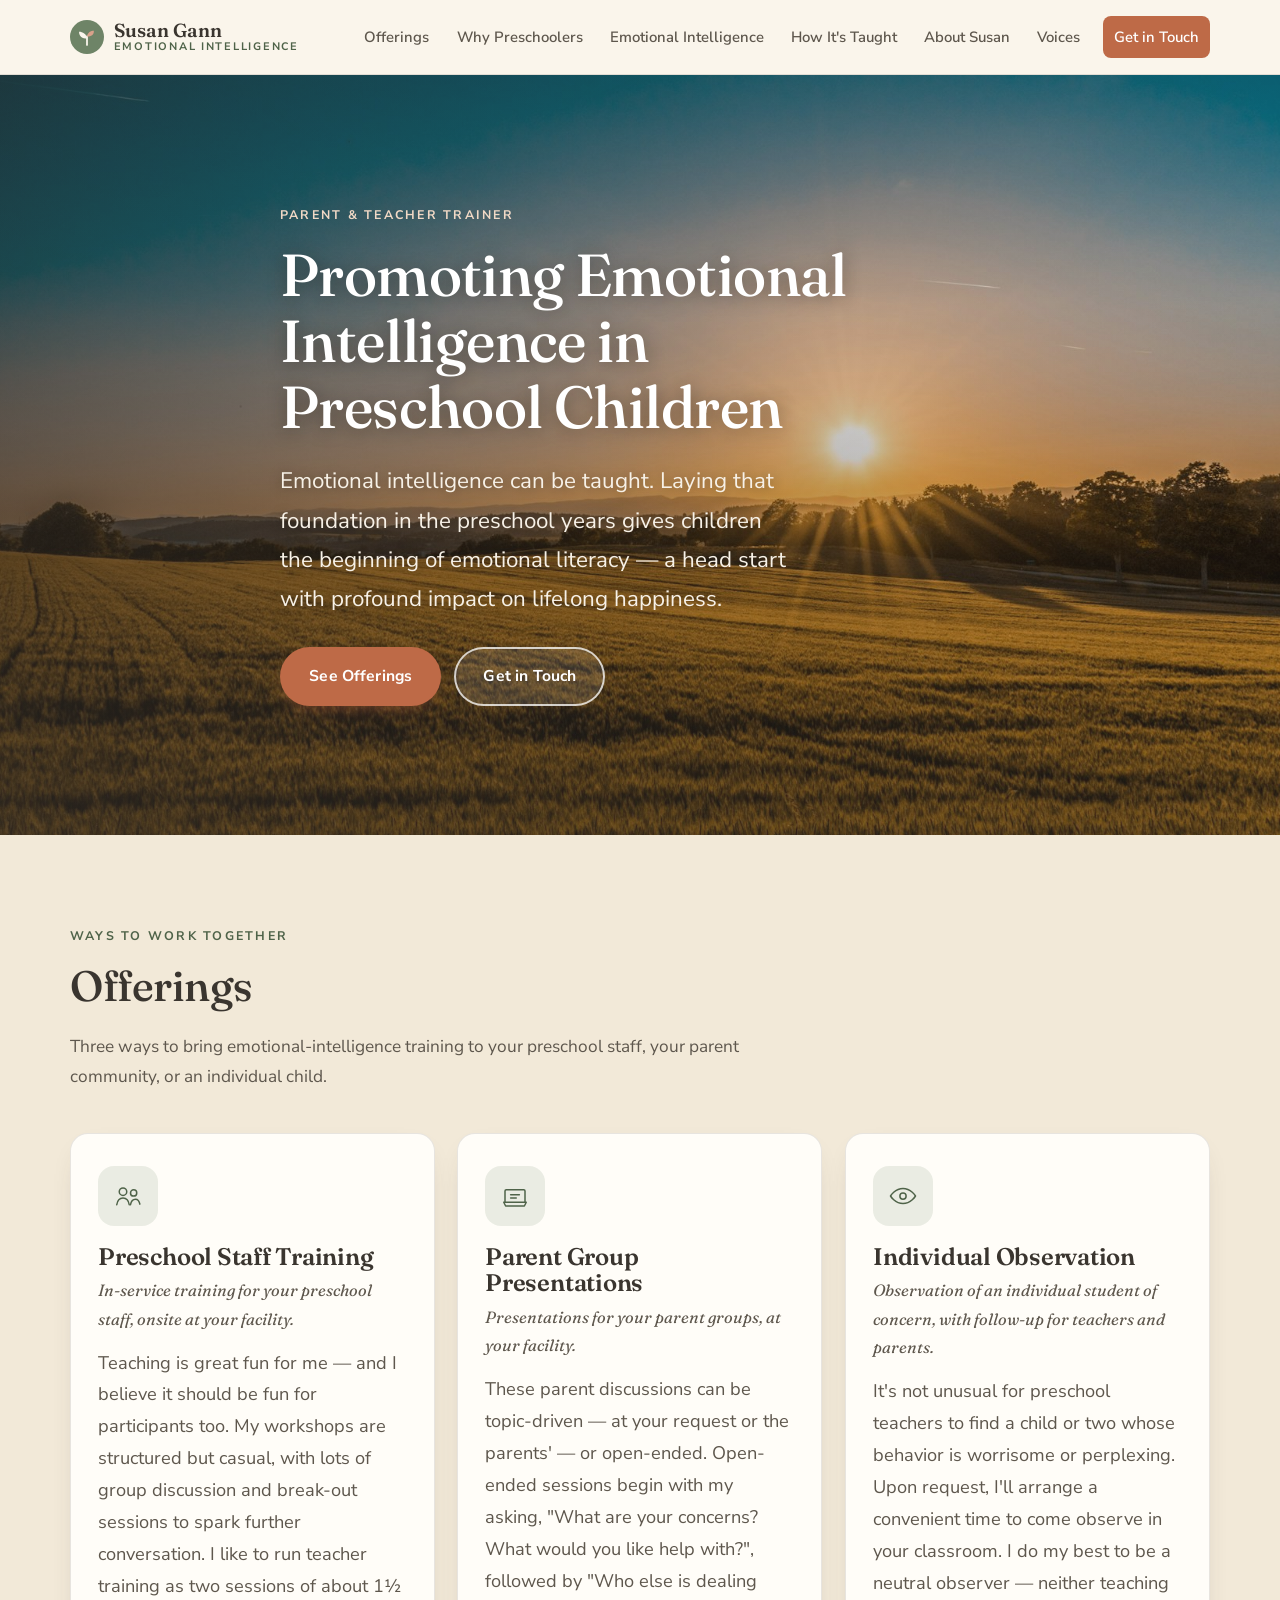
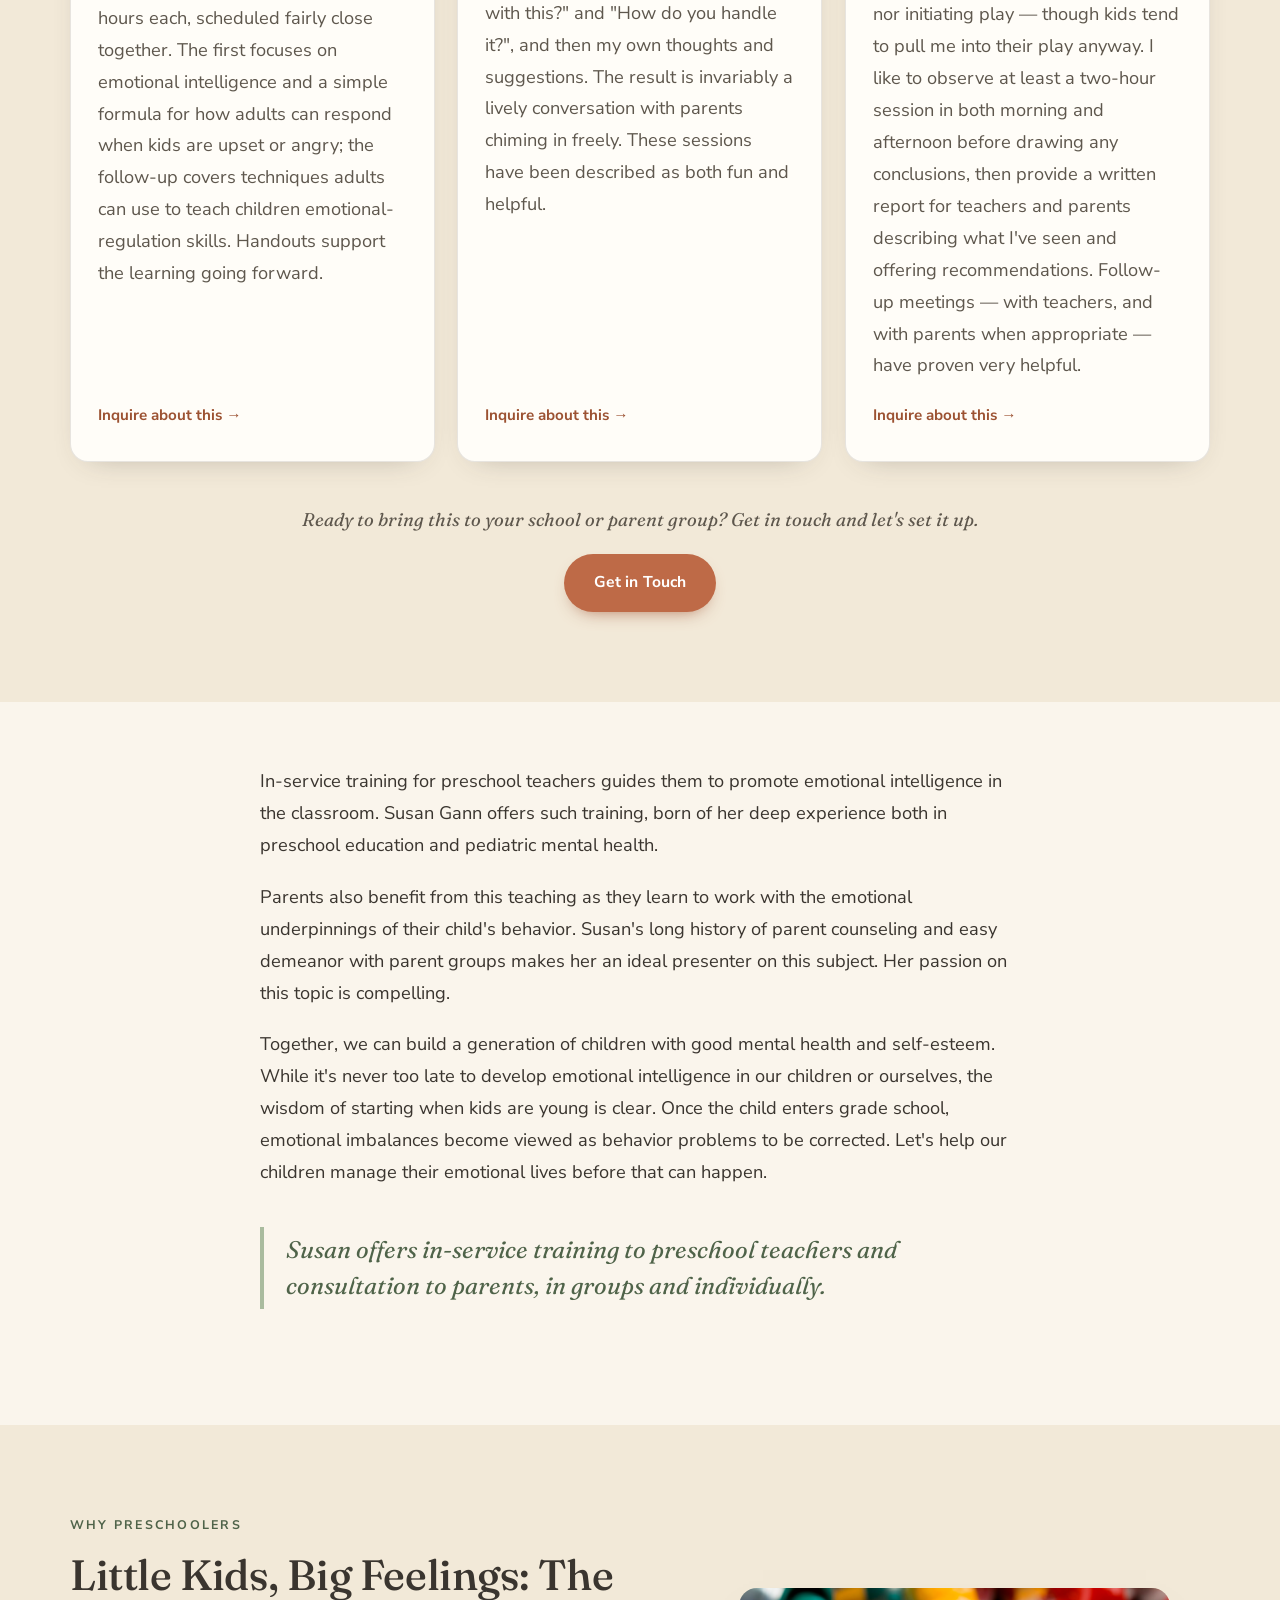
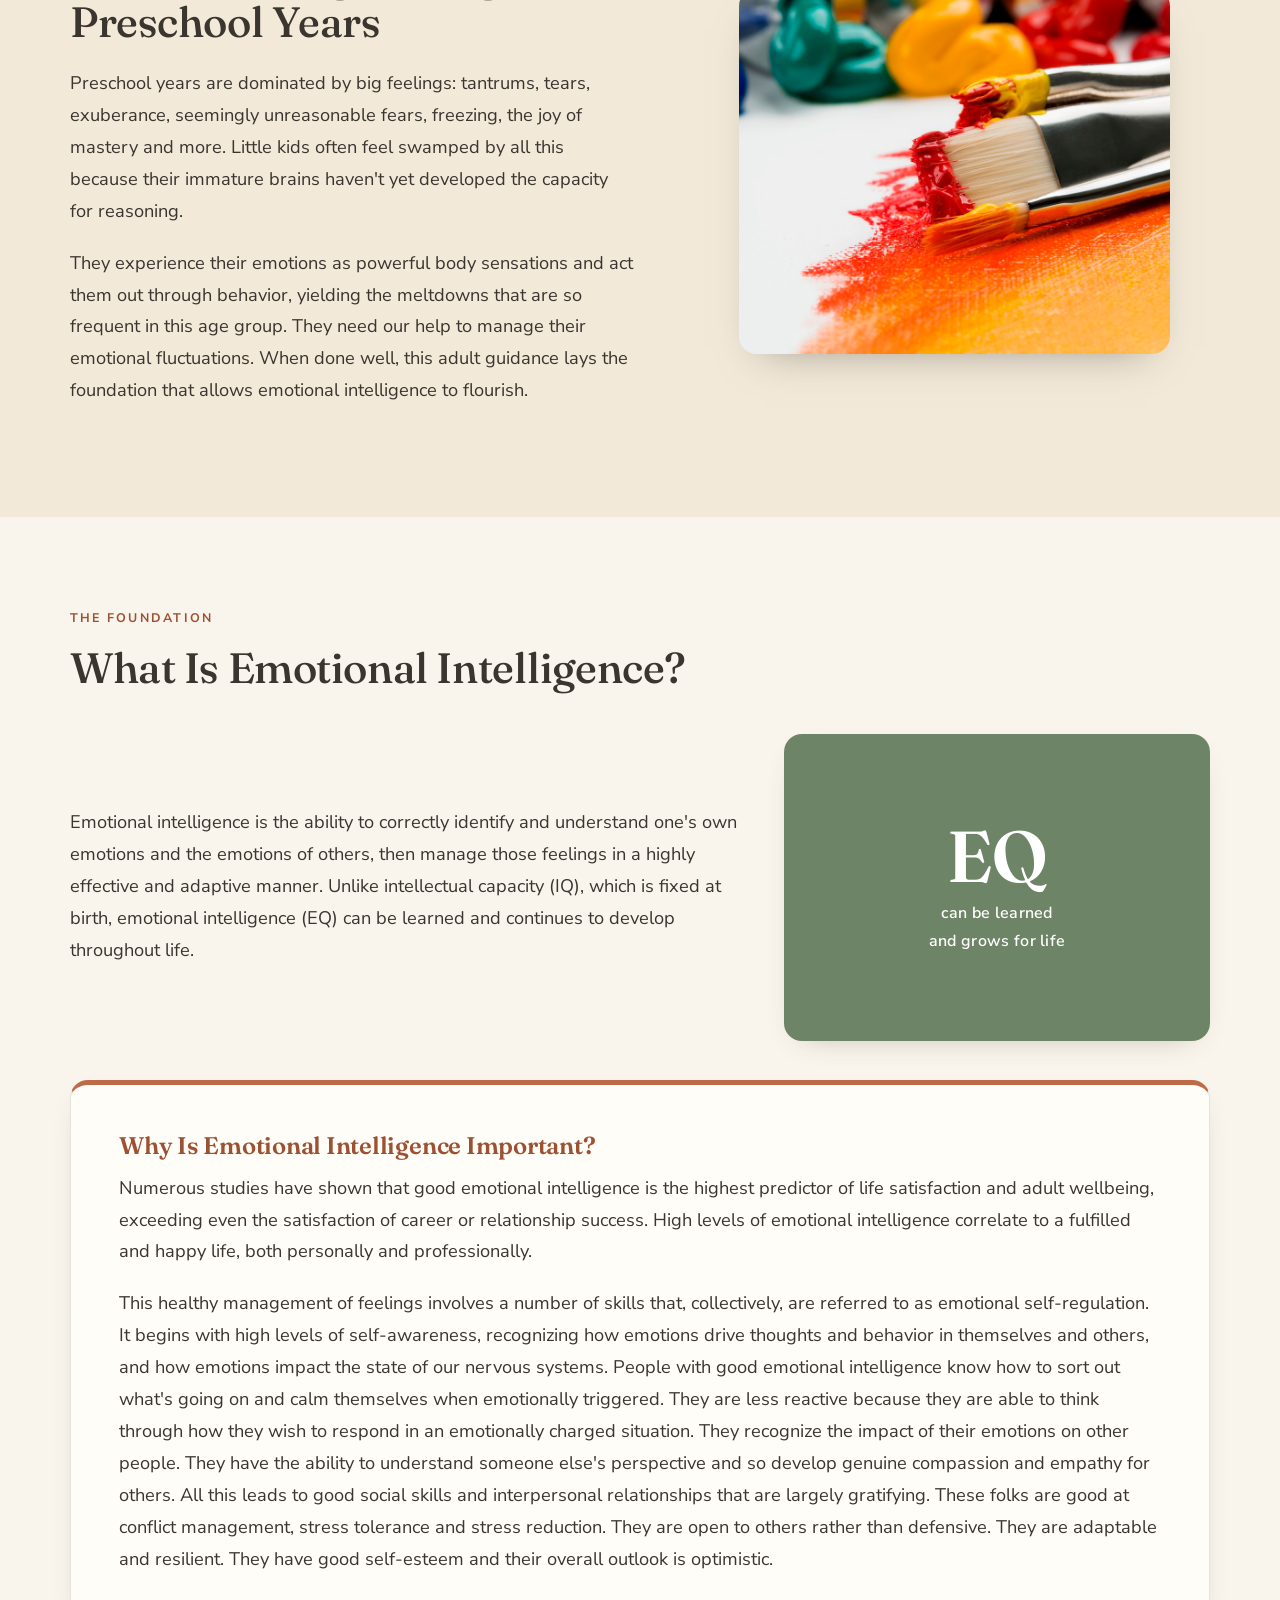
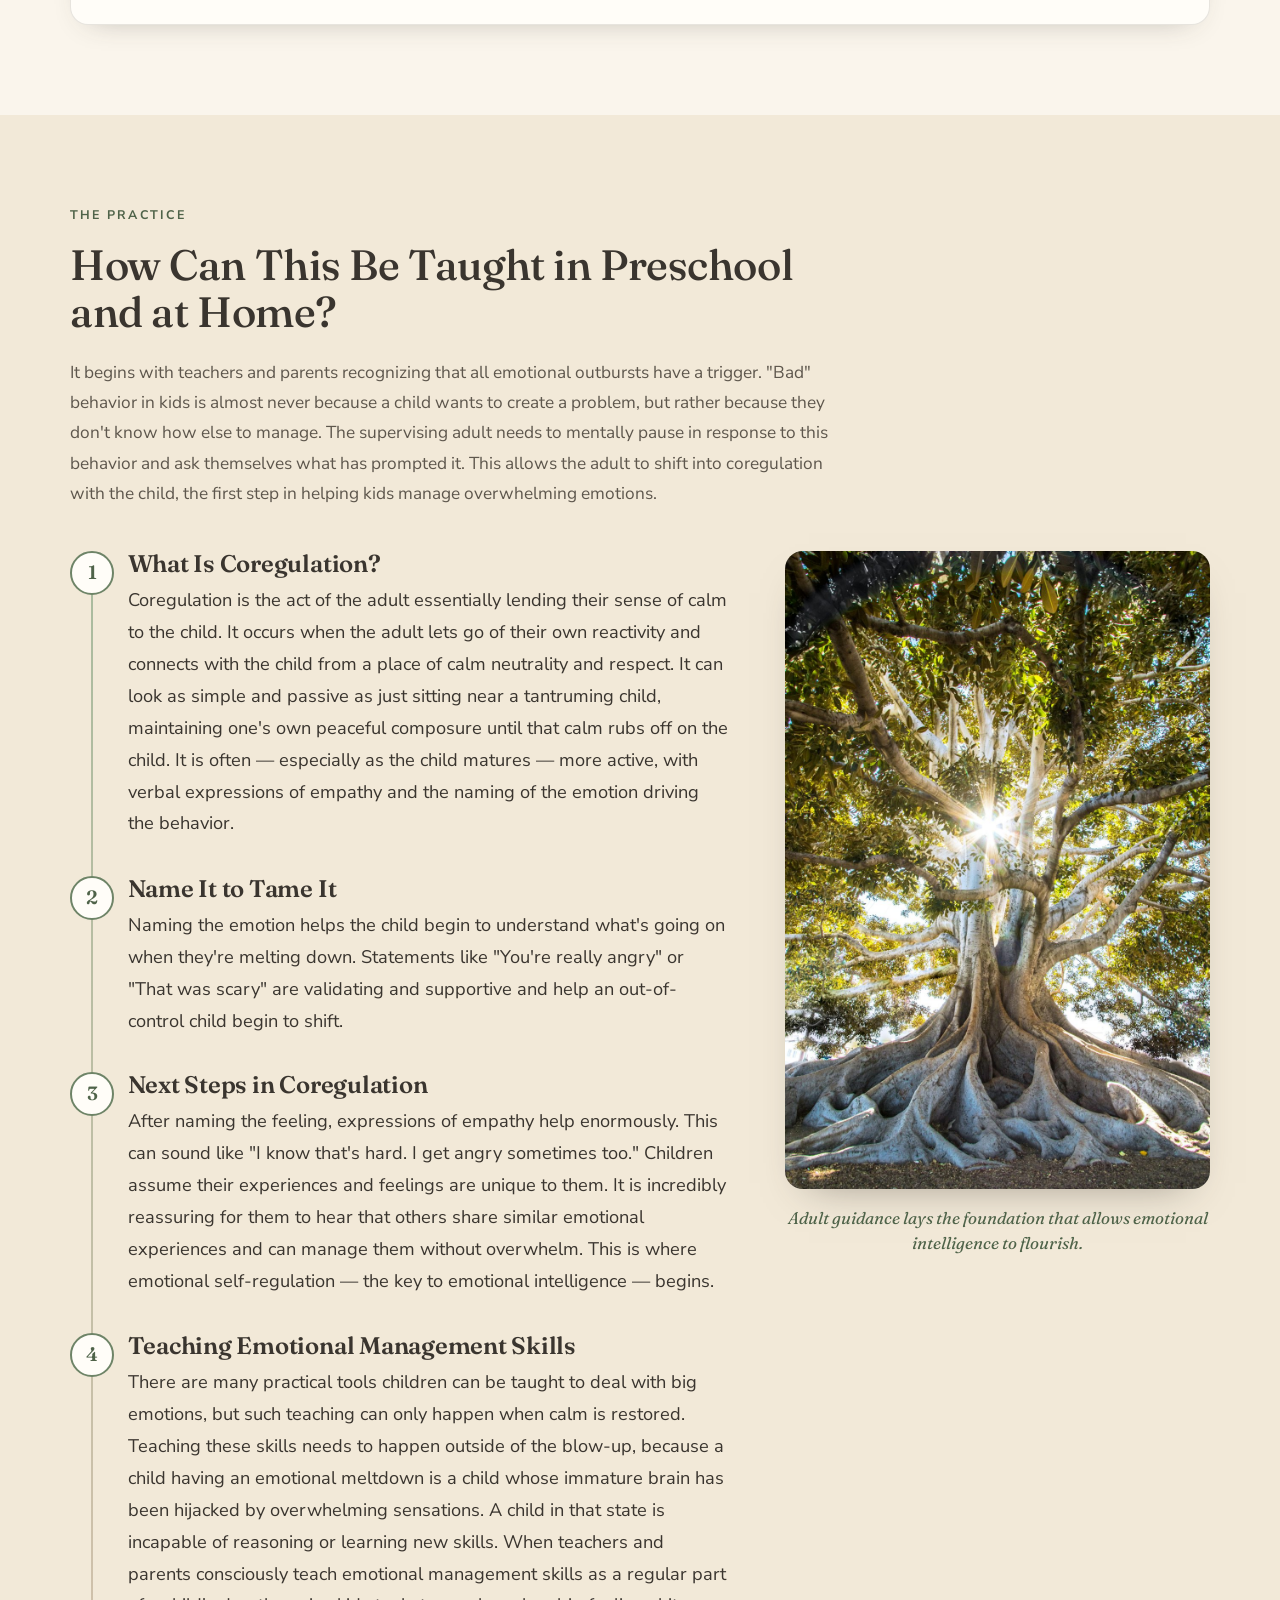
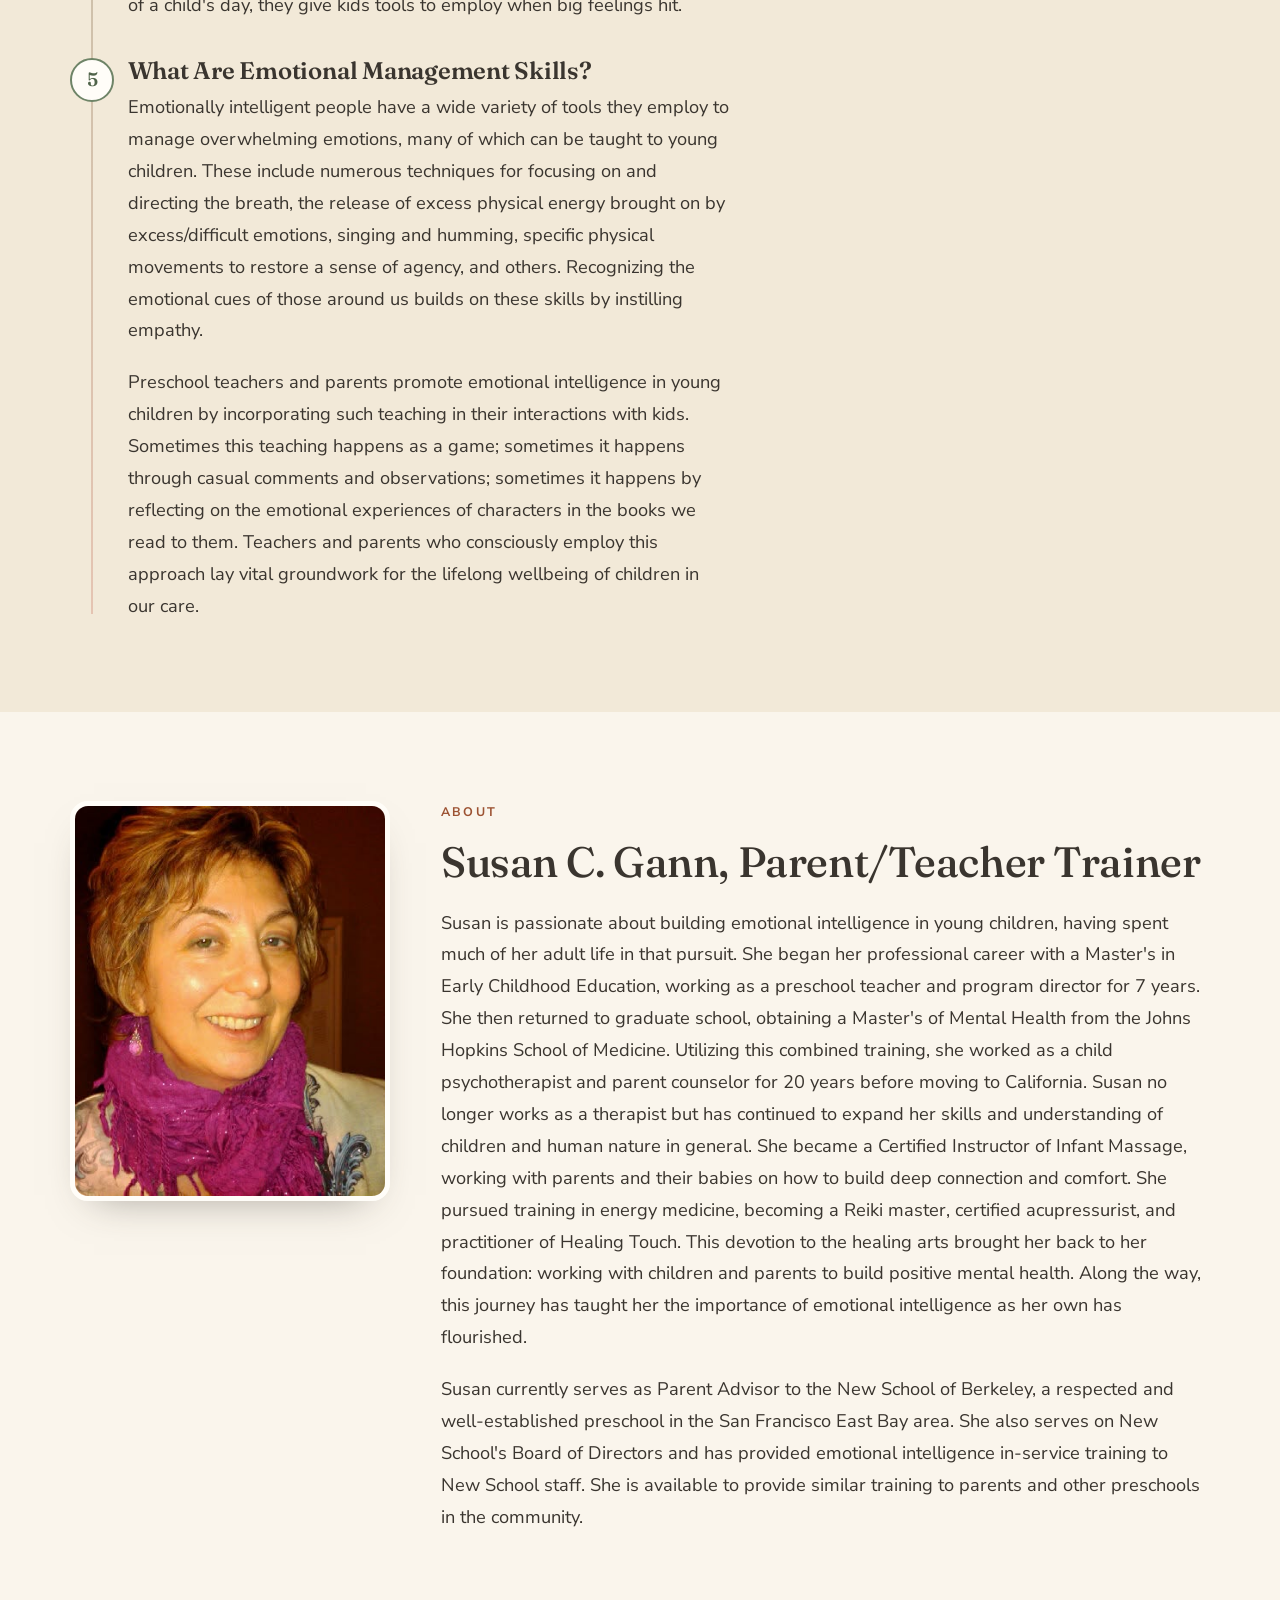
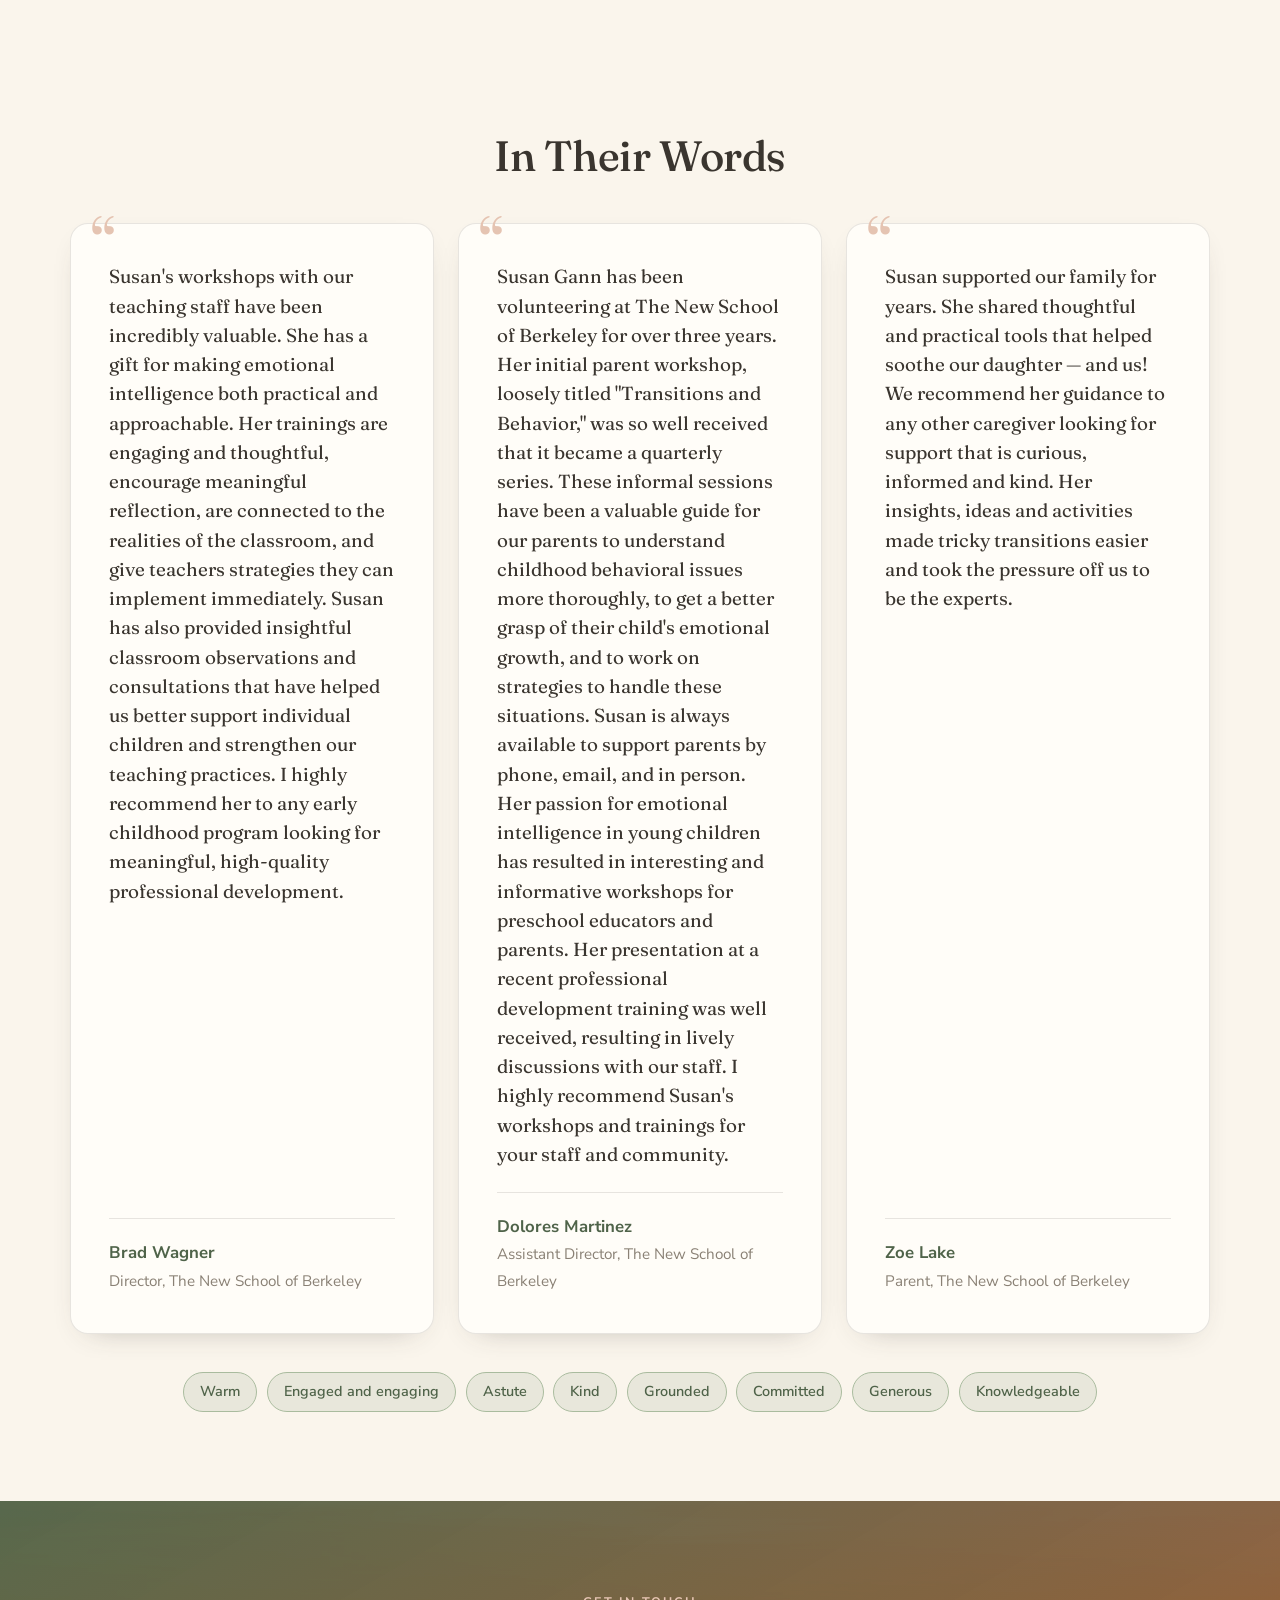
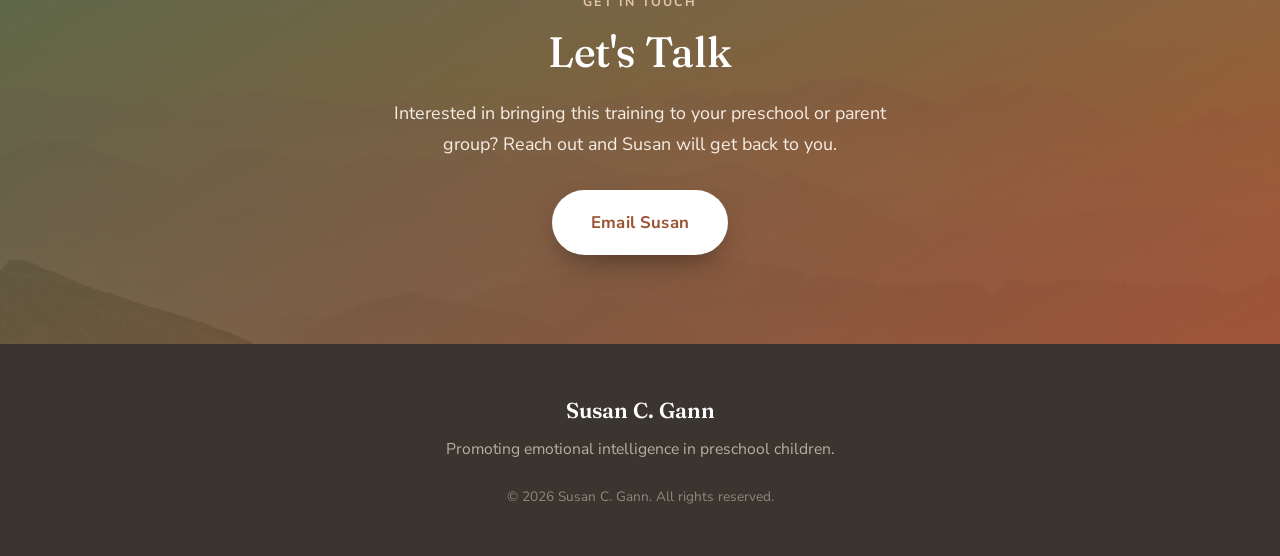
==== index.html @ a611a64d "Apply Susan's feedback: reorder offerings, fix mobile nav, add headshot - Move Offerings section dir" ====
<!doctype html>
<html lang="en">
<head>
  <meta charset="utf-8">
  <!-- Mark that JS is available so reveal-animations only hide content when they can also un-hide it. -->
  <script>document.documentElement.classList.add('js');</script>
  <meta name="viewport" content="width=device-width, initial-scale=1">
  <title>Susan Gann — Promoting Emotional Intelligence in Preschool Children</title>
  <meta name="description" content="In-service training for preschool teachers and consultation for parents on nurturing emotional intelligence in young children. Presented by Susan C. Gann, parent/teacher trainer.">
  <meta name="theme-color" content="#6E8467">

  <!-- Open Graph -->
  <meta property="og:type" content="website">
  <meta property="og:title" content="Promoting Emotional Intelligence in Preschool Children">
  <meta property="og:description" content="In-service training for preschool teachers and consultation for parents, with Susan C. Gann — bridging early-childhood education and pediatric mental health.">
  <meta property="og:image" content="images/hero.jpg">
  <meta name="twitter:card" content="summary_large_image">

  <!-- Favicon -->
  <link rel="icon" type="image/svg+xml" href="images/favicon.svg">

  <!-- Fonts -->
  <link rel="preconnect" href="https://fonts.googleapis.com">
  <link rel="preconnect" href="https://fonts.gstatic.com" crossorigin>
  <link href="https://fonts.googleapis.com/css2?family=Fraunces:ital,opsz,wght@0,9..144,400;0,9..144,500;0,9..144,600;1,9..144,400&family=Nunito+Sans:wght@400;600;700&display=swap" rel="stylesheet">

  <link rel="stylesheet" href="styles.css">
</head>
<body>
  <a class="skip-link" href="#main">Skip to content</a>

  <!-- ===================== NAV ===================== -->
  <header class="site-header" id="top">
    <div class="nav-inner">
      <a class="brand" href="#top" aria-label="Susan Gann — home">
        <span class="brand-mark" aria-hidden="true">
          <svg viewBox="0 0 64 64" width="34" height="34" focusable="false">
            <circle cx="32" cy="32" r="32" fill="#6E8467"/>
            <path d="M32 47V31" fill="none" stroke="#FAF5EC" stroke-width="3.4" stroke-linecap="round"/>
            <path d="M32 35c-1-9-8-13-15-13 0 9 6 13 15 13Z" fill="#FAF5EC"/>
            <path d="M32 31c1-8 7-11 13-11 0 8-5 11-13 11Z" fill="#D9A18A"/>
          </svg>
        </span>
        <span class="brand-text">
          <strong>Susan Gann</strong>
          <em>Emotional Intelligence</em>
        </span>
      </a>

      <button class="nav-toggle" id="navToggle" aria-expanded="false" aria-controls="primaryNav">
        <span class="nav-toggle-bars" aria-hidden="true"><span></span><span></span><span></span></span>
        <span class="sr-only">Menu</span>
      </button>

      <nav class="primary-nav" id="primaryNav" aria-label="Primary">
        <ul>
          <li><a href="#offerings">Offerings</a></li>
          <li><a href="#why">Why Preschoolers</a></li>
          <li><a href="#ei">Emotional Intelligence</a></li>
          <li><a href="#how">How It's Taught</a></li>
          <li><a href="#about">About Susan</a></li>
          <li><a href="#testimonials">Voices</a></li>
          <li><a class="nav-cta" href="#contact">Get in Touch</a></li>
        </ul>
      </nav>
    </div>
  </header>

  <main id="main">

    <!-- ===================== HERO / HOME ===================== -->
    <section class="hero" id="home" aria-labelledby="hero-heading">
      <!-- Real free-license photo: warm golden meadow at sunset (calm, non-identifying) -->
      <div class="hero-media" role="img" aria-label="A golden field of grasses glowing at sunset, hills in the distance"></div>
      <div class="hero-overlay"></div>
      <div class="hero-content reveal">
        <p class="eyebrow">Parent &amp; Teacher Trainer</p>
        <h1 id="hero-heading">Promoting Emotional Intelligence in Preschool&nbsp;Children</h1>
        <p class="hero-lede">Emotional intelligence can be taught. Laying that foundation in the preschool years gives children the beginning of emotional literacy — a head start with profound impact on lifelong happiness.</p>
        <div class="hero-actions">
          <a class="btn btn-primary" href="#offerings">See Offerings</a>
          <a class="btn btn-hero-ghost" href="#contact">Get in Touch</a>
        </div>
      </div>
    </section>

    <!-- ===================== OFFERINGS ===================== -->
    <section class="section section-tint" id="offerings" aria-labelledby="offerings-heading">
      <div class="wrap">
        <div class="section-head reveal">
          <p class="eyebrow eyebrow-sage">Ways to Work Together</p>
          <h2 id="offerings-heading">Offerings</h2>
          <p class="section-head-lede">Three ways to bring emotional-intelligence training to your preschool staff, your parent community, or an individual child.</p>
        </div>
        <div class="cards">
          <article class="card reveal">
            <span class="card-icon" aria-hidden="true">
              <svg viewBox="0 0 48 48" width="30" height="30" fill="none" stroke="currentColor" stroke-width="2.4" stroke-linecap="round" stroke-linejoin="round">
                <circle cx="16" cy="17" r="6"/><circle cx="33" cy="19" r="5"/>
                <path d="M6 38c1-7 5-11 10-11s9 4 10 11"/><path d="M28 38c1-6 4-9 8-9s6 3 7 8"/>
              </svg>
            </span>
            <h3>Preschool Staff Training</h3>
            <p class="card-sub">In-service training for your preschool staff, onsite at your facility.</p>
            <p>Teaching is great fun for me — and I believe it should be fun for participants too. My workshops are structured but casual, with lots of group discussion and break-out sessions to spark further conversation. I like to run teacher training as two sessions of about 1½ hours each, scheduled fairly close together. The first focuses on emotional intelligence and a simple formula for how adults can respond when kids are upset or angry; the follow-up covers techniques adults can use to teach children emotional-regulation skills. Handouts support the learning going forward.</p>
            <a class="card-link" href="#contact">Inquire about this <span aria-hidden="true">&rarr;</span></a>
          </article>
          <article class="card reveal">
            <span class="card-icon" aria-hidden="true">
              <svg viewBox="0 0 48 48" width="30" height="30" fill="none" stroke="currentColor" stroke-width="2.4" stroke-linecap="round" stroke-linejoin="round">
                <path d="M8 34V16a2 2 0 0 1 2-2h28a2 2 0 0 1 2 2v18"/>
                <path d="M6 34h36l-3 6H9l-3-6Z"/><path d="M17 22h14M17 27h9"/>
              </svg>
            </span>
            <h3>Parent Group Presentations</h3>
            <p class="card-sub">Presentations for your parent groups, at your facility.</p>
            <p>These parent discussions can be topic-driven — at your request or the parents' — or open-ended. Open-ended sessions begin with my asking, "What are your concerns? What would you like help with?", followed by "Who else is dealing with this?" and "How do you handle it?", and then my own thoughts and suggestions. The result is invariably a lively conversation with parents chiming in freely. These sessions have been described as both fun and helpful.</p>
            <a class="card-link" href="#contact">Inquire about this <span aria-hidden="true">&rarr;</span></a>
          </article>
          <article class="card reveal">
            <span class="card-icon" aria-hidden="true">
              <svg viewBox="0 0 48 48" width="30" height="30" fill="none" stroke="currentColor" stroke-width="2.4" stroke-linecap="round" stroke-linejoin="round">
                <path d="M4 24s7-12 20-12 20 12 20 12-7 12-20 12S4 24 4 24Z"/><circle cx="24" cy="24" r="5"/>
              </svg>
            </span>
            <h3>Individual Observation</h3>
            <p class="card-sub">Observation of an individual student of concern, with follow-up for teachers and parents.</p>
            <p>It's not unusual for preschool teachers to find a child or two whose behavior is worrisome or perplexing. Upon request, I'll arrange a convenient time to come observe in your classroom. I do my best to be a neutral observer — neither teaching nor initiating play — though kids tend to pull me into their play anyway. I like to observe at least a two-hour session in both morning and afternoon before drawing any conclusions, then provide a written report for teachers and parents describing what I've seen and offering recommendations. Follow-up meetings — with teachers, and with parents when appropriate — have proven very helpful.</p>
            <a class="card-link" href="#contact">Inquire about this <span aria-hidden="true">&rarr;</span></a>
          </article>
        </div>
        <div class="offerings-cta reveal">
          <p>Ready to bring this to your school or parent group? Get in touch and let's set it up.</p>
          <a class="btn btn-primary" href="#contact">Get in Touch</a>
        </div>
      </div>
    </section>

    <!-- Home intro copy -->
    <section class="section intro" aria-label="Introduction">
      <div class="wrap narrow">
        <div class="prose reveal">
          <p>In-service training for preschool teachers guides them to promote emotional intelligence in the classroom. Susan Gann offers such training, born of her deep experience both in preschool education and pediatric mental health.</p>
          <p>Parents also benefit from this teaching as they learn to work with the emotional underpinnings of their child's behavior. Susan's long history of parent counseling and easy demeanor with parent groups makes her an ideal presenter on this subject. Her passion on this topic is compelling.</p>
          <p>Together, we can build a generation of children with good mental health and self-esteem. While it's never too late to develop emotional intelligence in our children or ourselves, the wisdom of starting when kids are young is clear. Once the child enters grade school, emotional imbalances become viewed as behavior problems to be corrected. Let's help our children manage their emotional lives before that can happen.</p>
        </div>
        <p class="strapline reveal">Susan offers in-service training to preschool teachers and consultation to parents, in groups and individually.</p>
      </div>
    </section>

    <!-- ===================== WHY PRESCHOOLERS ===================== -->
    <section class="section section-tint" id="why" aria-labelledby="why-heading">
      <div class="wrap split">
        <div class="split-text reveal">
          <p class="eyebrow eyebrow-sage">Why Preschoolers</p>
          <h2 id="why-heading">Little Kids, Big Feelings: The Preschool Years</h2>
          <p>Preschool years are dominated by big feelings: tantrums, tears, exuberance, seemingly unreasonable fears, freezing, the joy of mastery and more. Little kids often feel swamped by all this because their immature brains haven't yet developed the capacity for reasoning.</p>
          <p>They experience their emotions as powerful body sensations and act them out through behavior, yielding the meltdowns that are so frequent in this age group. They need our help to manage their emotional fluctuations. When done well, this adult guidance lays the foundation that allows emotional intelligence to flourish.</p>
        </div>
        <figure class="split-media reveal">
          <!-- Real free-license photo: paintbrushes and vivid paint — the big, expressive feelings of early childhood -->
          <img src="images/feelings.jpg" width="1200" height="800" loading="lazy" decoding="async"
               alt="Paintbrushes loaded with bright red, orange and yellow paint sweeping across a page, evoking the vivid, expressive feelings of young children.">
        </figure>
      </div>
    </section>

    <!-- ===================== WHAT IS EI ===================== -->
    <section class="section" id="ei" aria-labelledby="ei-heading">
      <div class="wrap">
        <div class="section-head reveal">
          <p class="eyebrow eyebrow-clay">The Foundation</p>
          <h2 id="ei-heading">What Is Emotional Intelligence?</h2>
        </div>
        <div class="ei-grid">
          <div class="prose reveal">
            <p>Emotional intelligence is the ability to correctly identify and understand one's own emotions and the emotions of others, then manage those feelings in a highly effective and adaptive manner. Unlike intellectual capacity (IQ), which is fixed at birth, emotional intelligence (EQ) can be learned and continues to develop throughout life.</p>
          </div>
          <aside class="pull-stat reveal" aria-hidden="true">
            <span class="pull-stat-big">EQ</span>
            <span class="pull-stat-small">can be learned<br>and grows for life</span>
          </aside>
        </div>

        <div class="callout-card reveal">
          <h3>Why Is Emotional Intelligence Important?</h3>
          <p>Numerous studies have shown that good emotional intelligence is the highest predictor of life satisfaction and adult wellbeing, exceeding even the satisfaction of career or relationship success. High levels of emotional intelligence correlate to a fulfilled and happy life, both personally and professionally.</p>
          <p>This healthy management of feelings involves a number of skills that, collectively, are referred to as emotional self-regulation. It begins with high levels of self-awareness, recognizing how emotions drive thoughts and behavior in themselves and others, and how emotions impact the state of our nervous systems. People with good emotional intelligence know how to sort out what's going on and calm themselves when emotionally triggered. They are less reactive because they are able to think through how they wish to respond in an emotionally charged situation. They recognize the impact of their emotions on other people. They have the ability to understand someone else's perspective and so develop genuine compassion and empathy for others. All this leads to good social skills and interpersonal relationships that are largely gratifying. These folks are good at conflict management, stress tolerance and stress reduction. They are open to others rather than defensive. They are adaptable and resilient. They have good self-esteem and their overall outlook is optimistic.</p>
        </div>
      </div>
    </section>

    <!-- ===================== HOW IT'S TAUGHT ===================== -->
    <section class="section section-tint" id="how" aria-labelledby="how-heading">
      <div class="wrap">
        <div class="section-head reveal">
          <p class="eyebrow eyebrow-sage">The Practice</p>
          <h2 id="how-heading">How Can This Be Taught in Preschool and at Home?</h2>
          <p class="section-head-lede">It begins with teachers and parents recognizing that all emotional outbursts have a trigger. "Bad" behavior in kids is almost never because a child wants to create a problem, but rather because they don't know how else to manage. The supervising adult needs to mentally pause in response to this behavior and ask themselves what has prompted it. This allows the adult to shift into coregulation with the child, the first step in helping kids manage overwhelming emotions.</p>
        </div>

        <div class="how-layout">
          <ol class="timeline">
            <li class="timeline-step reveal">
              <span class="timeline-num">1</span>
              <div class="timeline-body">
                <h3>What Is Coregulation?</h3>
                <p>Coregulation is the act of the adult essentially lending their sense of calm to the child. It occurs when the adult lets go of their own reactivity and connects with the child from a place of calm neutrality and respect. It can look as simple and passive as just sitting near a tantruming child, maintaining one's own peaceful composure until that calm rubs off on the child. It is often — especially as the child matures — more active, with verbal expressions of empathy and the naming of the emotion driving the behavior.</p>
              </div>
            </li>
            <li class="timeline-step reveal">
              <span class="timeline-num">2</span>
              <div class="timeline-body">
                <h3>Name It to Tame It</h3>
                <p>Naming the emotion helps the child begin to understand what's going on when they're melting down. Statements like "You're really angry" or "That was scary" are validating and supportive and help an out-of-control child begin to shift.</p>
              </div>
            </li>
            <li class="timeline-step reveal">
              <span class="timeline-num">3</span>
              <div class="timeline-body">
                <h3>Next Steps in Coregulation</h3>
                <p>After naming the feeling, expressions of empathy help enormously. This can sound like "I know that's hard. I get angry sometimes too." Children assume their experiences and feelings are unique to them. It is incredibly reassuring for them to hear that others share similar emotional experiences and can manage them without overwhelm. This is where emotional self-regulation — the key to emotional intelligence — begins.</p>
              </div>
            </li>
            <li class="timeline-step reveal">
              <span class="timeline-num">4</span>
              <div class="timeline-body">
                <h3>Teaching Emotional Management Skills</h3>
                <p>There are many practical tools children can be taught to deal with big emotions, but such teaching can only happen when calm is restored. Teaching these skills needs to happen outside of the blow-up, because a child having an emotional meltdown is a child whose immature brain has been hijacked by overwhelming sensations. A child in that state is incapable of reasoning or learning new skills. When teachers and parents consciously teach emotional management skills as a regular part of a child's day, they give kids tools to employ when big feelings hit.</p>
              </div>
            </li>
            <li class="timeline-step reveal">
              <span class="timeline-num">5</span>
              <div class="timeline-body">
                <h3>What Are Emotional Management Skills?</h3>
                <p>Emotionally intelligent people have a wide variety of tools they employ to manage overwhelming emotions, many of which can be taught to young children. These include numerous techniques for focusing on and directing the breath, the release of excess physical energy brought on by excess/difficult emotions, singing and humming, specific physical movements to restore a sense of agency, and others. Recognizing the emotional cues of those around us builds on these skills by instilling empathy.</p>
                <p>Preschool teachers and parents promote emotional intelligence in young children by incorporating such teaching in their interactions with kids. Sometimes this teaching happens as a game; sometimes it happens through casual comments and observations; sometimes it happens by reflecting on the emotional experiences of characters in the books we read to them. Teachers and parents who consciously employ this approach lay vital groundwork for the lifelong wellbeing of children in our care.</p>
              </div>
            </li>
          </ol>

          <aside class="how-aside reveal">
            <figure>
              <!-- Real free-license photo: sunlight through a great tree with deep roots — the foundation that lets emotional intelligence flourish -->
              <img src="images/tree.jpg" width="1000" height="1500" loading="lazy" decoding="async"
                   alt="Sunlight streaming through the canopy of a large tree with broad, spreading roots — a symbol of the foundation that lets emotional intelligence take root and flourish.">
              <figcaption>Adult guidance lays the foundation that allows emotional intelligence to flourish.</figcaption>
            </figure>
          </aside>
        </div>
      </div>
    </section>

    <!-- ===================== ABOUT SUSAN ===================== -->
    <section class="section" id="about" aria-labelledby="about-heading">
      <div class="wrap about-grid">
        <div class="about-media reveal">
          <img class="portrait" src="images/susan-headshot.jpg" width="604" height="453" loading="lazy" decoding="async"
               alt="Susan Gann, parent and teacher trainer">
        </div>
        <div class="about-text reveal">
          <p class="eyebrow eyebrow-clay">About</p>
          <h2 id="about-heading">Susan C. Gann, Parent/Teacher Trainer</h2>
          <p>Susan is passionate about building emotional intelligence in young children, having spent much of her adult life in that pursuit. She began her professional career with a Master's in Early Childhood Education, working as a preschool teacher and program director for 7 years. She then returned to graduate school, obtaining a Master's of Mental Health from the Johns Hopkins School of Medicine. Utilizing this combined training, she worked as a child psychotherapist and parent counselor for 20 years before moving to California. Susan no longer works as a therapist but has continued to expand her skills and understanding of children and human nature in general. She became a Certified Instructor of Infant Massage, working with parents and their babies on how to build deep connection and comfort. She pursued training in energy medicine, becoming a Reiki master, certified acupressurist, and practitioner of Healing Touch. This devotion to the healing arts brought her back to her foundation: working with children and parents to build positive mental health. Along the way, this journey has taught her the importance of emotional intelligence as her own has flourished.</p>
          <p>Susan currently serves as Parent Advisor to the New School of Berkeley, a respected and well-established preschool in the San Francisco East Bay area. She also serves on New School's Board of Directors and has provided emotional intelligence in-service training to New School staff. She is available to provide similar training to parents and other preschools in the community.</p>
        </div>
      </div>
    </section>

    <!-- ===================== TESTIMONIALS ===================== -->
    <section class="section" id="testimonials" aria-labelledby="testimonials-heading">
      <div class="wrap">
        <h2 id="testimonials-heading" class="visually-centered reveal">In Their Words</h2>
        <div class="quotes-grid">
          <figure class="quote reveal">
            <span class="quote-mark" aria-hidden="true">&ldquo;</span>
            <blockquote>
              <p>Susan's workshops with our teaching staff have been incredibly valuable. She has a gift for making emotional intelligence both practical and approachable. Her trainings are engaging and thoughtful, encourage meaningful reflection, are connected to the realities of the classroom, and give teachers strategies they can implement immediately. Susan has also provided insightful classroom observations and consultations that have helped us better support individual children and strengthen our teaching practices. I highly recommend her to any early childhood program looking for meaningful, high-quality professional development.</p>
            </blockquote>
            <figcaption>
              <span class="quote-name">Brad Wagner</span>
              <span class="quote-role">Director, The New School of Berkeley</span>
            </figcaption>
          </figure>
          <figure class="quote reveal">
            <span class="quote-mark" aria-hidden="true">&ldquo;</span>
            <blockquote>
              <p>Susan Gann has been volunteering at The New School of Berkeley for over three years. Her initial parent workshop, loosely titled "Transitions and Behavior," was so well received that it became a quarterly series. These informal sessions have been a valuable guide for our parents to understand childhood behavioral issues more thoroughly, to get a better grasp of their child's emotional growth, and to work on strategies to handle these situations. Susan is always available to support parents by phone, email, and in person. Her passion for emotional intelligence in young children has resulted in interesting and informative workshops for preschool educators and parents. Her presentation at a recent professional development training was well received, resulting in lively discussions with our staff. I highly recommend Susan's workshops and trainings for your staff and community.</p>
            </blockquote>
            <figcaption>
              <span class="quote-name">Dolores Martinez</span>
              <span class="quote-role">Assistant Director, The New School of Berkeley</span>
            </figcaption>
          </figure>
          <figure class="quote reveal">
            <span class="quote-mark" aria-hidden="true">&ldquo;</span>
            <blockquote>
              <p>Susan supported our family for years. She shared thoughtful and practical tools that helped soothe our daughter — and us! We recommend her guidance to any other caregiver looking for support that is curious, informed and kind. Her insights, ideas and activities made tricky transitions easier and took the pressure off us to be the experts.</p>
            </blockquote>
            <figcaption>
              <span class="quote-name">Zoe Lake</span>
              <span class="quote-role">Parent, The New School of Berkeley</span>
            </figcaption>
          </figure>
        </div>
        <ul class="descriptors reveal" aria-label="Words people use to describe Susan">
          <li>Warm</li>
          <li>Engaged and engaging</li>
          <li>Astute</li>
          <li>Kind</li>
          <li>Grounded</li>
          <li>Committed</li>
          <li>Generous</li>
          <li>Knowledgeable</li>
        </ul>
      </div>
    </section>

    <!-- ===================== CONTACT ===================== -->
    <section class="section contact" id="contact" aria-labelledby="contact-heading">
      <!-- decorative warm band -->
      <div class="contact-inner wrap narrow reveal">
        <p class="eyebrow eyebrow-oncolor">Get in Touch</p>
        <h2 id="contact-heading">Let's Talk</h2>
        <p class="contact-lede">Interested in bringing this training to your preschool or parent group? Reach out and Susan will get back to you.</p>
        <!-- Email address is assembled at runtime in script.js — no plain-text address in this source. -->
        <a class="btn btn-primary btn-lg" id="emailBtn" href="#" data-subject="Website Inquiry">Email Susan</a>
        <p class="contact-fallback" id="emailFallback" hidden>Having trouble? Please enable JavaScript to reveal Susan's email address.</p>
      </div>
    </section>

  </main>

  <!-- ===================== FOOTER ===================== -->
  <footer class="site-footer">
    <div class="wrap footer-inner">
      <p class="footer-brand">Susan C. Gann</p>
      <p class="footer-tag">Promoting emotional intelligence in preschool children.</p>
      <p class="footer-copy">&copy; <span id="year">2026</span> Susan C. Gann. All rights reserved.</p>
    </div>
  </footer>

  <script src="script.js"></script>
</body>
</html>
---- styles.css ----
/* =========================================================
   Susan Gann — Emotional Intelligence
   Warm, earthy, calm. Vanilla CSS. Mobile-first.
   ========================================================= */

:root {
  /* Palette */
  --cream:       #FAF5EC;
  --cream-deep:  #F2E9D8;
  --card:        #FFFDF8;
  --sage:        #6E8467;
  --sage-dark:   #4F6349;
  --sage-light:  #A9BB9E;
  --clay:        #BE6A47;
  --clay-dark:   #9C5232;
  --clay-soft:   #E5C4B2;
  --ink:         #3A352F;
  --ink-soft:    #5E574D;
  --ink-faint:   #8A8175;
  --line:        rgba(58, 53, 47, .12);
  --line-strong: rgba(58, 53, 47, .2);

  /* Type */
  --serif: "Fraunces", Georgia, "Times New Roman", serif;
  --sans:  "Nunito Sans", -apple-system, BlinkMacSystemFont, "Segoe UI", Roboto, sans-serif;

  /* Layout */
  --wrap: 1140px;
  --wrap-narrow: 760px;
  --radius: 18px;
  --radius-sm: 12px;
  --shadow: 0 18px 40px -24px rgba(58, 53, 47, .5);
  --shadow-soft: 0 10px 30px -20px rgba(58, 53, 47, .45);
  --header-h: 74px;

  --ease: cubic-bezier(.22, .61, .36, 1);
}

/* ---------- Reset-ish ---------- */
*, *::before, *::after { box-sizing: border-box; }
html { scroll-behavior: smooth; -webkit-text-size-adjust: 100%; }
body {
  margin: 0;
  font-family: var(--sans);
  font-size: clamp(1.02rem, 0.98rem + 0.2vw, 1.15rem);
  line-height: 1.75;
  color: var(--ink);
  background: var(--cream);
  -webkit-font-smoothing: antialiased;
  text-rendering: optimizeLegibility;
  overflow-x: hidden;
}
img { max-width: 100%; height: auto; display: block; }

h1, h2, h3 {
  font-family: var(--serif);
  font-weight: 500;
  line-height: 1.12;
  color: var(--ink);
  letter-spacing: -0.01em;
  margin: 0 0 .5em;
}
h1 { font-size: clamp(2.1rem, 1.5rem + 3.1vw, 3.7rem); font-weight: 500; }
h2 { font-size: clamp(1.7rem, 1.3rem + 1.9vw, 2.65rem); }
h3 { font-size: clamp(1.22rem, 1.1rem + 0.6vw, 1.5rem); font-weight: 600; }
p  { margin: 0 0 1.1em; }
a  { color: var(--clay-dark); }

/* ---------- Utilities ---------- */
.wrap { width: min(100% - 2.5rem, var(--wrap)); margin-inline: auto; }
.narrow { max-width: var(--wrap-narrow); }
.sr-only, .visually-centered .sr-only { position: absolute; width: 1px; height: 1px; padding: 0; margin: -1px; overflow: hidden; clip: rect(0 0 0 0); white-space: nowrap; border: 0; }

.skip-link {
  position: absolute; left: 12px; top: -60px; z-index: 200;
  background: var(--sage-dark); color: #fff; padding: .6rem 1rem;
  border-radius: 0 0 8px 8px; text-decoration: none; transition: top .2s var(--ease);
}
.skip-link:focus { top: 0; }

.eyebrow {
  font-family: var(--sans);
  text-transform: uppercase;
  letter-spacing: .18em;
  font-size: .78rem;
  font-weight: 700;
  color: var(--clay-dark);
  margin: 0 0 1rem;
}
.eyebrow-sage { color: var(--sage-dark); }
.eyebrow-clay { color: var(--clay-dark); }
.eyebrow-oncolor { color: var(--clay-soft); }

/* ---------- Buttons ---------- */
.btn {
  --btn-bg: var(--sage-dark);
  --btn-fg: #fff;
  display: inline-block;
  font-family: var(--sans);
  font-weight: 700;
  font-size: .98rem;
  letter-spacing: .01em;
  padding: .85rem 1.7rem;
  border-radius: 100px;
  text-decoration: none;
  cursor: pointer;
  border: 2px solid transparent;
  background: var(--btn-bg);
  color: var(--btn-fg);
  transition: transform .25s var(--ease), box-shadow .25s var(--ease), background .25s var(--ease);
  box-shadow: 0 8px 18px -10px rgba(79, 99, 73, .8);
}
.btn:hover, .btn:focus-visible { transform: translateY(-2px); box-shadow: 0 14px 26px -12px rgba(79, 99, 73, .9); }
.btn-primary { --btn-bg: var(--clay); box-shadow: 0 8px 18px -10px rgba(158, 82, 50, .85); }
.btn-primary:hover, .btn-primary:focus-visible { --btn-bg: var(--clay-dark); box-shadow: 0 14px 28px -12px rgba(158, 82, 50, .95); }
.btn-lg { padding: 1rem 2.3rem; font-size: 1.05rem; }
.btn-outline {
  background: transparent; color: var(--sage-dark);
  border-color: var(--sage); box-shadow: none;
}
.btn-outline:hover, .btn-outline:focus-visible { background: var(--sage); color: #fff; box-shadow: var(--shadow-soft); }

:focus-visible { outline: 3px solid var(--clay); outline-offset: 3px; border-radius: 4px; }

/* =========================================================
   HEADER / NAV
   ========================================================= */
.site-header {
  position: sticky; top: 0; z-index: 100;
  background: rgba(250, 245, 236, .85);
  backdrop-filter: saturate(140%) blur(10px);
  -webkit-backdrop-filter: saturate(140%) blur(10px);
  border-bottom: 1px solid var(--line);
}
.nav-inner {
  width: min(100% - 2.5rem, var(--wrap));
  margin-inline: auto;
  min-height: var(--header-h);
  display: flex; align-items: center; justify-content: space-between; gap: 1rem;
}
.brand { display: inline-flex; align-items: center; gap: .6rem; text-decoration: none; color: var(--ink); }
.brand-mark { display: inline-flex; }
.brand-text { display: flex; flex-direction: column; line-height: 1.05; }
.brand-text strong { font-family: var(--serif); font-weight: 600; font-size: 1.18rem; }
.brand-text em { font-style: normal; font-size: .68rem; letter-spacing: .16em; text-transform: uppercase; color: var(--sage-dark); font-weight: 700; }

.primary-nav ul { list-style: none; display: flex; align-items: center; gap: .3rem; margin: 0; padding: 0; }
.primary-nav a {
  display: inline-block; text-decoration: none; color: var(--ink-soft);
  font-weight: 600; font-size: .93rem; padding: .5rem .7rem; border-radius: 8px;
  transition: color .2s var(--ease), background .2s var(--ease);
}
.primary-nav a:hover, .primary-nav a:focus-visible, .primary-nav a.is-active { color: var(--sage-dark); background: rgba(110, 132, 103, .12); }
.primary-nav a.nav-cta {
  background: var(--clay); color: #fff; margin-left: .4rem;
}
.primary-nav a.nav-cta:hover, .primary-nav a.nav-cta:focus-visible { background: var(--clay-dark); color: #fff; }

.nav-toggle {
  display: none; align-items: center; justify-content: center;
  width: 46px; height: 46px; border: 1px solid var(--line-strong); border-radius: 12px;
  background: var(--card); cursor: pointer;
}
.nav-toggle-bars { position: relative; width: 22px; height: 15px; }
.nav-toggle-bars span {
  position: absolute; left: 0; width: 100%; height: 2.4px; border-radius: 2px;
  background: var(--ink); transition: transform .3s var(--ease), opacity .2s var(--ease), top .3s var(--ease);
}
.nav-toggle-bars span:nth-child(1) { top: 0; }
.nav-toggle-bars span:nth-child(2) { top: 6.3px; }
.nav-toggle-bars span:nth-child(3) { top: 12.6px; }
.nav-toggle[aria-expanded="true"] .nav-toggle-bars span:nth-child(1) { top: 6.3px; transform: rotate(45deg); }
.nav-toggle[aria-expanded="true"] .nav-toggle-bars span:nth-child(2) { opacity: 0; }
.nav-toggle[aria-expanded="true"] .nav-toggle-bars span:nth-child(3) { top: 6.3px; transform: rotate(-45deg); }

@media (max-width: 900px) {
  .nav-toggle { display: inline-flex; }
  .primary-nav {
    position: absolute; left: 0; right: 0; top: var(--header-h);
    background: var(--cream); border-bottom: 1px solid var(--line);
    box-shadow: var(--shadow-soft);
    max-height: 0; overflow: hidden; transition: max-height .35s var(--ease);
  }
  .primary-nav.open { max-height: 70vh; }
  .primary-nav ul { flex-direction: column; align-items: stretch; gap: 0; padding: .5rem 1.25rem 1.25rem; }
  .primary-nav a { padding: .85rem .5rem; border-radius: 10px; font-size: 1.02rem; border-bottom: 1px solid var(--line); }
  .primary-nav li:last-child a { border-bottom: 0; }
  .primary-nav a.nav-cta { margin: .6rem 0 0; text-align: center; }
}

/* =========================================================
   HERO
   ========================================================= */
.hero {
  position: relative;
  min-height: min(88vh, 760px);
  display: flex; align-items: center;
  padding: clamp(3rem, 8vh, 7rem) 0;
  overflow: hidden;
}
.hero-media {
  position: absolute; inset: 0;
  background: url("images/hero.jpg") center 40% / cover no-repeat;
  transform: scale(1.04);
}
.hero-overlay {
  position: absolute; inset: 0;
  background:
    linear-gradient(180deg, rgba(40,34,28,.28) 0%, rgba(40,34,28,.10) 30%, rgba(58,53,47,.42) 100%),
    linear-gradient(90deg, rgba(45,38,30,.55) 0%, rgba(45,38,30,.12) 60%, rgba(45,38,30,0) 100%);
}
.hero-content {
  position: relative;
  width: min(100% - 2.5rem, var(--wrap));
  margin-inline: auto;
  max-width: 720px;
  color: #fff;
}
.hero .eyebrow { color: #F1D9C6; }
.hero h1 { color: #fff; text-shadow: 0 2px 18px rgba(30,24,18,.4); margin-bottom: .35em; }
.hero-lede {
  font-size: clamp(1.1rem, 1rem + 0.5vw, 1.4rem);
  color: #F7F1E7; max-width: 40ch; margin-bottom: 1.8rem;
  text-shadow: 0 1px 12px rgba(30,24,18,.4);
}
.hero-actions { display: flex; flex-wrap: wrap; gap: .8rem; }
.btn-hero-ghost {
  background: rgba(255, 255, 255, .1); color: #fff;
  border-color: rgba(255, 255, 255, .75);
  -webkit-backdrop-filter: blur(2px); backdrop-filter: blur(2px);
  box-shadow: none;
}
.btn-hero-ghost:hover, .btn-hero-ghost:focus-visible { background: #fff; color: var(--sage-dark); border-color: #fff; }

/* =========================================================
   SECTIONS
   ========================================================= */
.section { padding: clamp(3.5rem, 7vw, 6.5rem) 0; scroll-margin-top: calc(var(--header-h) + 8px); }
.section-tint { background: var(--cream-deep); }
.section-head { max-width: 760px; margin-bottom: 2.6rem; }
.section-head-lede { color: var(--ink-soft); font-size: 1.08rem; margin-top: .6rem; }

.prose p { max-width: 68ch; }
.prose p:last-child { margin-bottom: 0; }

/* Intro */
.intro { padding-top: clamp(2.6rem, 5vw, 4rem); }
.strapline {
  margin-top: 2.4rem;
  font-family: var(--serif);
  font-size: clamp(1.15rem, 1rem + 0.8vw, 1.5rem);
  font-style: italic;
  line-height: 1.5;
  color: var(--sage-dark);
  border-left: 4px solid var(--sage-light);
  padding: .3rem 0 .3rem 1.4rem;
}

/* Split (Why Preschoolers) */
.split { display: grid; grid-template-columns: 1fr; gap: clamp(2rem, 5vw, 4rem); align-items: center; }
.split-media img { border-radius: var(--radius); box-shadow: var(--shadow); width: 100%; object-fit: cover; }
@media (min-width: 860px) {
  .split { grid-template-columns: 1.05fr 0.95fr; }
  .split-media img { aspect-ratio: 4 / 3.4; }
}

/* EI section */
.ei-grid { display: grid; grid-template-columns: 1fr; gap: 2rem; align-items: center; margin-bottom: 2.5rem; }
@media (min-width: 820px) { .ei-grid { grid-template-columns: 1.6fr 1fr; } }
.pull-stat {
  display: flex; flex-direction: column; align-items: center; justify-content: center;
  text-align: center; gap: .4rem;
  background: var(--sage); color: #fff;
  border-radius: var(--radius); padding: 2rem 1.5rem;
  box-shadow: var(--shadow-soft);
  aspect-ratio: 1 / 0.72;
}
.pull-stat-big { font-family: var(--serif); font-size: clamp(3rem, 2rem + 4vw, 4.5rem); font-weight: 600; line-height: 1; }
.pull-stat-small { font-size: 1rem; font-weight: 600; letter-spacing: .02em; }

.callout-card {
  background: var(--card);
  border: 1px solid var(--line);
  border-radius: var(--radius);
  box-shadow: var(--shadow-soft);
  padding: clamp(1.6rem, 4vw, 3rem);
  border-top: 5px solid var(--clay);
}
.callout-card h3 { color: var(--clay-dark); margin-bottom: .8rem; }
.callout-card p:last-child { margin-bottom: 0; }

/* How it's taught — timeline */
.how-layout { display: grid; grid-template-columns: 1fr; gap: clamp(2rem, 5vw, 3.5rem); align-items: start; }
@media (min-width: 940px) { .how-layout { grid-template-columns: 1.55fr 1fr; } }

.timeline { list-style: none; margin: 0; padding: 0; position: relative; }
.timeline::before {
  content: ""; position: absolute; left: 21px; top: 8px; bottom: 8px; width: 2px;
  background: linear-gradient(var(--sage-light), var(--clay-soft));
}
.timeline-step { position: relative; padding: 0 0 2.2rem 3.6rem; }
.timeline-step:last-child { padding-bottom: 0; }
.timeline-num {
  position: absolute; left: 0; top: 0;
  width: 44px; height: 44px; border-radius: 50%;
  display: flex; align-items: center; justify-content: center;
  font-family: var(--serif); font-weight: 600; font-size: 1.2rem;
  background: var(--card); color: var(--sage-dark);
  border: 2px solid var(--sage); box-shadow: var(--shadow-soft);
  z-index: 1;
}
.timeline-body h3 { margin-bottom: .45rem; color: var(--ink); }
.timeline-body p:last-child { margin-bottom: 0; }

.how-aside { position: relative; }
@media (min-width: 940px) { .how-aside { position: sticky; top: calc(var(--header-h) + 24px); } }
.how-aside figure { margin: 0; }
.how-aside img { border-radius: var(--radius); box-shadow: var(--shadow); width: 100%; }
.how-aside figcaption {
  margin-top: 1rem; font-family: var(--serif); font-style: italic;
  font-size: 1.06rem; color: var(--sage-dark); line-height: 1.5; text-align: center;
}

/* About */
.about-grid { display: grid; grid-template-columns: 1fr; gap: clamp(1.8rem, 4vw, 3.2rem); align-items: start; }
@media (min-width: 820px) { .about-grid { grid-template-columns: 320px 1fr; } }
.about-media { position: relative; }
@media (min-width: 820px) { .about-media { position: sticky; top: calc(var(--header-h) + 24px); } }
.portrait {
  width: 100%;
  aspect-ratio: 4 / 5;
  object-fit: cover;
  object-position: 50% 26%;
  border-radius: var(--radius);
  border: 5px solid var(--card);
  box-shadow: var(--shadow);
}

/* Offerings */
.cards { display: grid; grid-template-columns: 1fr; gap: 1.4rem; }
@media (min-width: 720px) { .cards { grid-template-columns: repeat(3, 1fr); } }
.card {
  background: var(--card); border: 1px solid var(--line); border-radius: var(--radius);
  padding: 2rem 1.7rem; box-shadow: var(--shadow-soft);
  transition: transform .3s var(--ease), box-shadow .3s var(--ease), border-color .3s var(--ease);
}
.card:hover { transform: translateY(-6px); box-shadow: var(--shadow); border-color: var(--sage-light); }
.card-icon {
  display: inline-flex; align-items: center; justify-content: center;
  width: 60px; height: 60px; border-radius: 16px; margin-bottom: 1.1rem;
  background: rgba(110, 132, 103, .14); color: var(--sage-dark);
}
.card { display: flex; flex-direction: column; }
.card h3 { margin-bottom: .35rem; }
.card p { color: var(--ink-soft); }
.card-sub {
  font-family: var(--serif); font-style: italic; font-size: 1.02rem;
  color: var(--sage-dark); margin-bottom: .9rem;
}
.card-link {
  margin-top: auto; align-self: flex-start;
  font-weight: 700; font-size: .95rem; text-decoration: none;
  color: var(--clay-dark);
  transition: color .2s var(--ease);
}
.card-link span { display: inline-block; transition: transform .2s var(--ease); }
.card-link:hover, .card-link:focus-visible { color: var(--clay); }
.card-link:hover span, .card-link:focus-visible span { transform: translateX(4px); }
.offerings-cta {
  margin-top: 2.6rem; text-align: center;
  display: flex; flex-direction: column; align-items: center; gap: 1.1rem;
}
.offerings-cta p { font-family: var(--serif); font-style: italic; font-size: 1.15rem; color: var(--ink-soft); margin: 0; }

/* Testimonials */
.visually-centered { text-align: center; }
.quotes-grid {
  display: grid; grid-template-columns: 1fr; gap: 1.6rem;
  margin-top: 2.6rem; align-items: start;
}
@media (min-width: 900px) { .quotes-grid { grid-template-columns: repeat(3, 1fr); gap: 1.5rem; } }
.quote {
  position: relative; margin: 0;
  display: flex; flex-direction: column; height: 100%;
  background: var(--card); border: 1px solid var(--line);
  border-radius: var(--radius); box-shadow: var(--shadow-soft);
  padding: clamp(1.8rem, 3.5vw, 2.4rem);
}
.quote-mark {
  position: absolute; top: -.2em; left: .28em;
  font-family: var(--serif); font-size: 4.4rem; line-height: 1;
  color: var(--clay-soft); pointer-events: none; user-select: none;
}
.quote blockquote { margin: 0; position: relative; }
.quote blockquote p {
  font-family: var(--serif); font-weight: 400;
  font-size: clamp(1.02rem, 0.96rem + 0.35vw, 1.18rem); line-height: 1.55;
  color: var(--ink); margin: 0;
}
.quote figcaption { margin-top: auto; padding-top: 1.2rem; border-top: 1px solid var(--line); display: flex; flex-direction: column; }
.quote blockquote { margin-bottom: 1.4rem; }
.quote-name { font-weight: 700; color: var(--sage-dark); font-size: 1.05rem; }
.quote-role { color: var(--ink-faint); font-size: .95rem; }

/* Descriptor pills */
.descriptors {
  list-style: none; margin: 2.4rem 0 0; padding: 0;
  display: flex; flex-wrap: wrap; justify-content: center; gap: .6rem;
}
.descriptors li {
  font-family: var(--sans); font-weight: 600; font-size: .9rem;
  color: var(--sage-dark); background: rgba(110, 132, 103, .12);
  border: 1px solid var(--sage-light);
  padding: .4rem 1rem; border-radius: 100px;
}

/* Contact */
.contact {
  position: relative; color: #fff; text-align: center;
  background:
    linear-gradient(150deg, rgba(79,99,73,.94), rgba(158,82,50,.9)),
    url("images/texture.jpg") center / cover no-repeat;
  background-attachment: scroll;
}
.contact h2 { color: #fff; }
.contact-lede { color: #F7EDE4; max-width: 46ch; margin-inline: auto; font-size: 1.12rem; }
.contact-inner { display: flex; flex-direction: column; align-items: center; }
.contact .btn-primary { background: #fff; color: var(--clay-dark); box-shadow: 0 12px 30px -12px rgba(0,0,0,.5); margin-top: .6rem; }
.contact .btn-primary:hover, .contact .btn-primary:focus-visible { background: var(--cream); color: var(--clay-dark); }
.contact-fallback { margin-top: 1.2rem; color: #F7EDE4; font-size: .92rem; }

/* =========================================================
   FOOTER
   ========================================================= */
.site-footer { background: var(--ink); color: #E9E2D6; padding: 3rem 0; }
.footer-inner { text-align: center; display: flex; flex-direction: column; gap: .35rem; }
.footer-brand { font-family: var(--serif); font-size: 1.35rem; font-weight: 600; color: #fff; margin: 0; }
.footer-tag { color: #B7AF9F; margin: 0; font-size: .98rem; }
.footer-copy { color: #8F887A; font-size: .85rem; margin: 1rem 0 0; }

/* =========================================================
   MOTION / REVEAL
   ========================================================= */
.js .reveal { opacity: 0; transform: translateY(26px); transition: opacity .7s var(--ease), transform .7s var(--ease); will-change: opacity, transform; }
.js .reveal.in { opacity: 1; transform: none; }

@media (prefers-reduced-motion: reduce) {
  html { scroll-behavior: auto; }
  .js .reveal { opacity: 1; transform: none; transition: none; }
  .hero-media { transform: none; }
  * { animation-duration: .001ms !important; transition-duration: .001ms !important; }
}
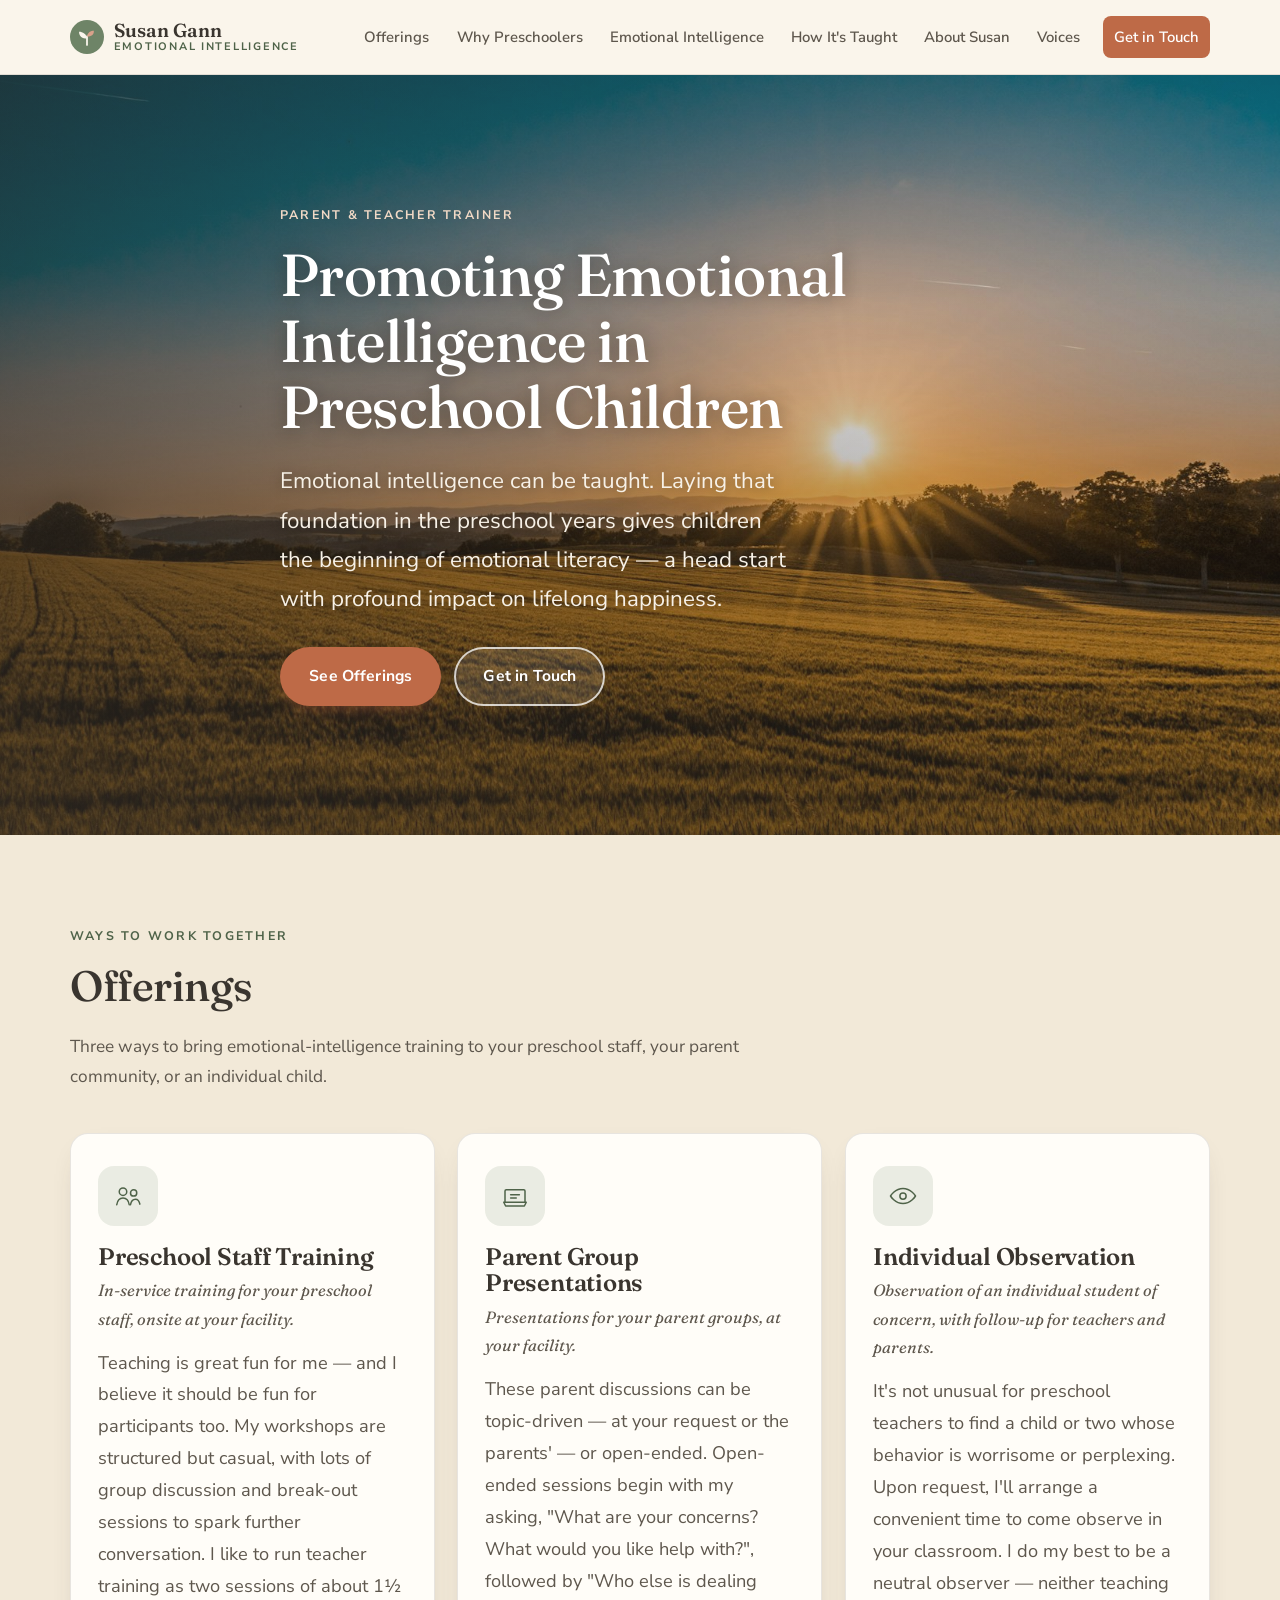
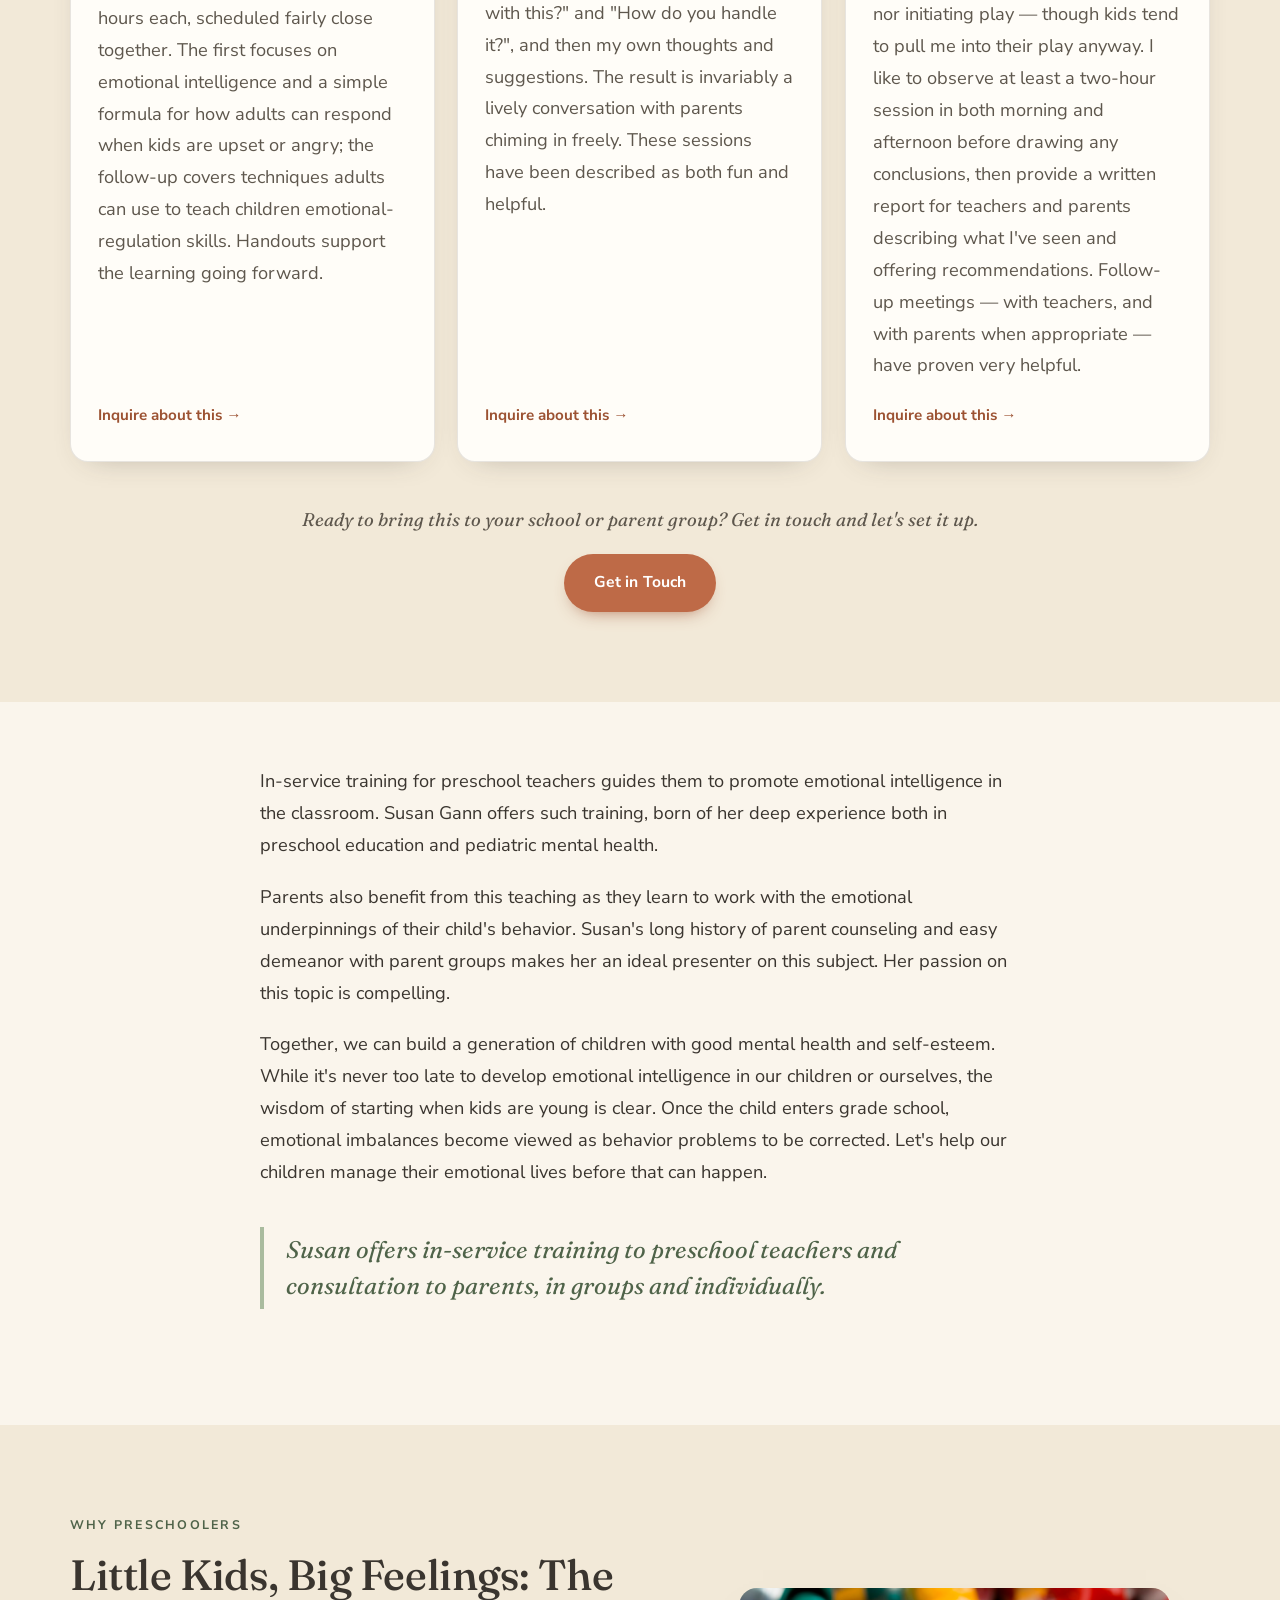
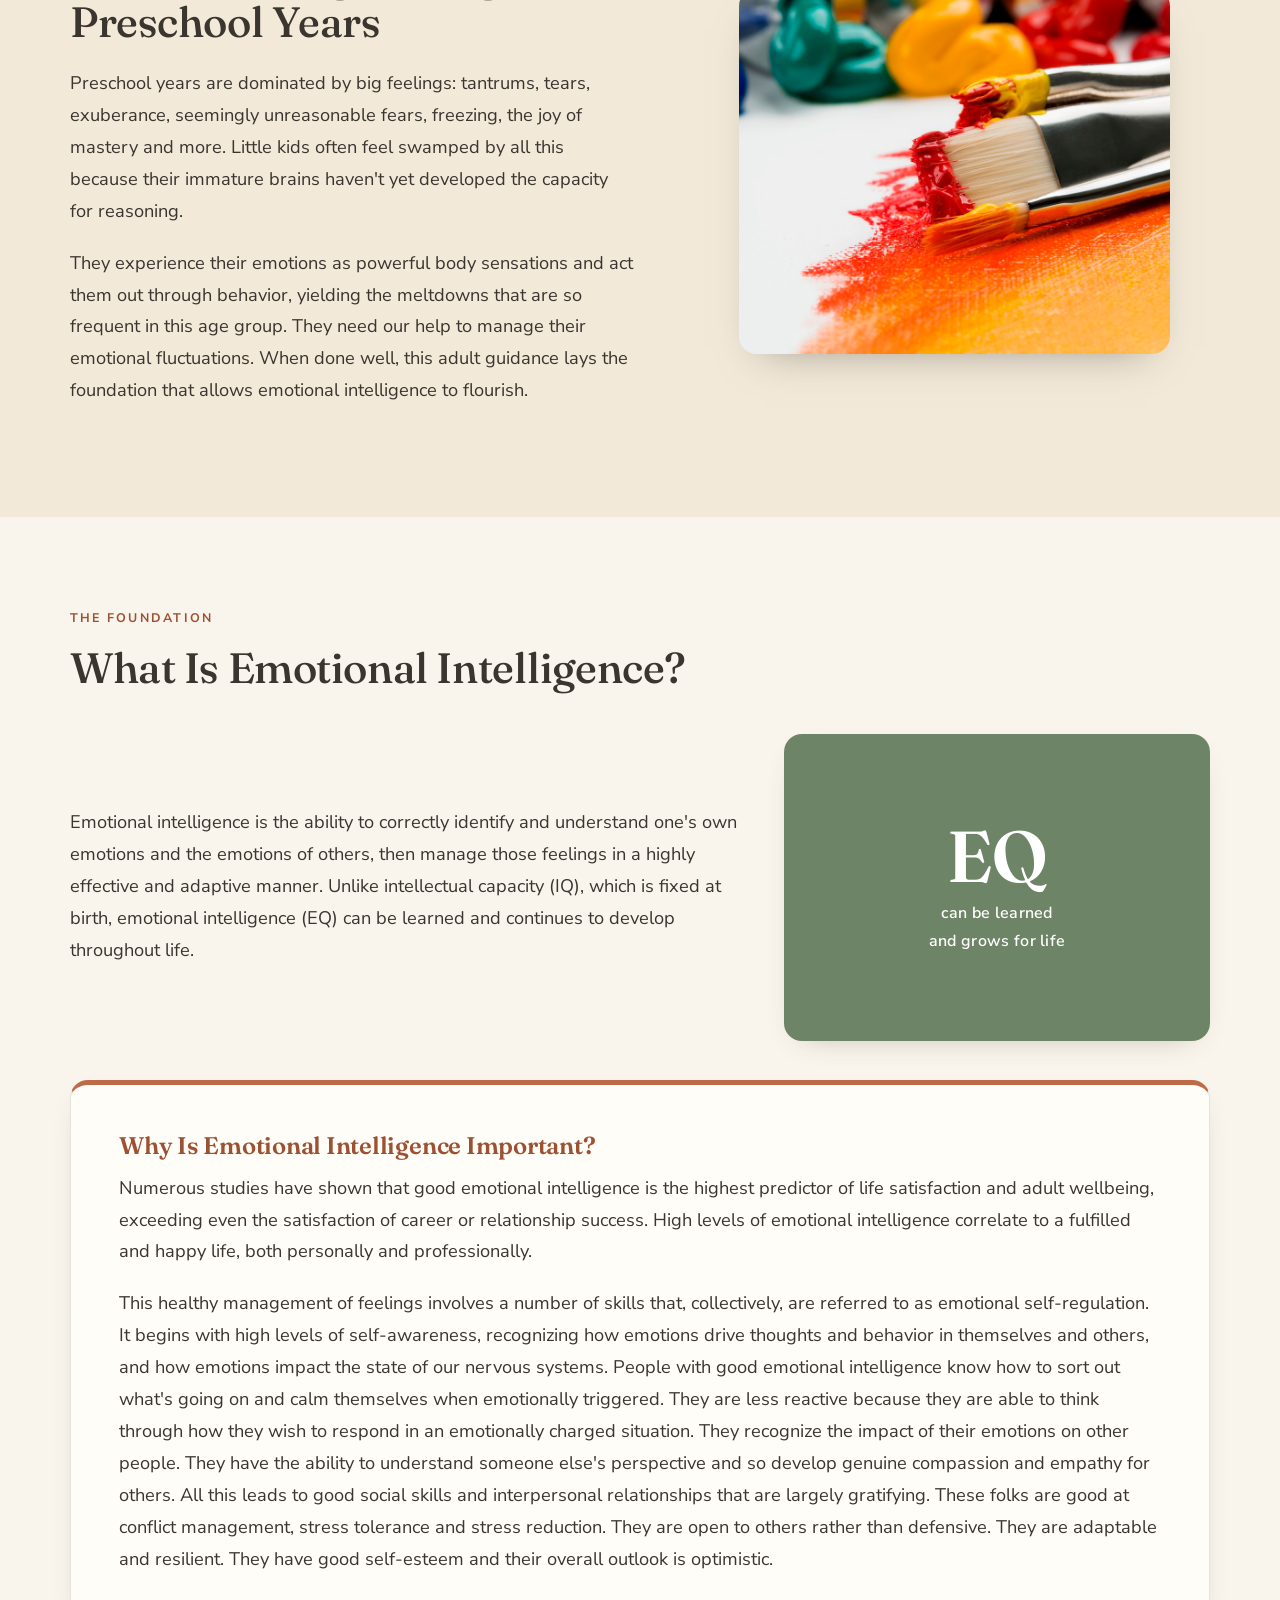
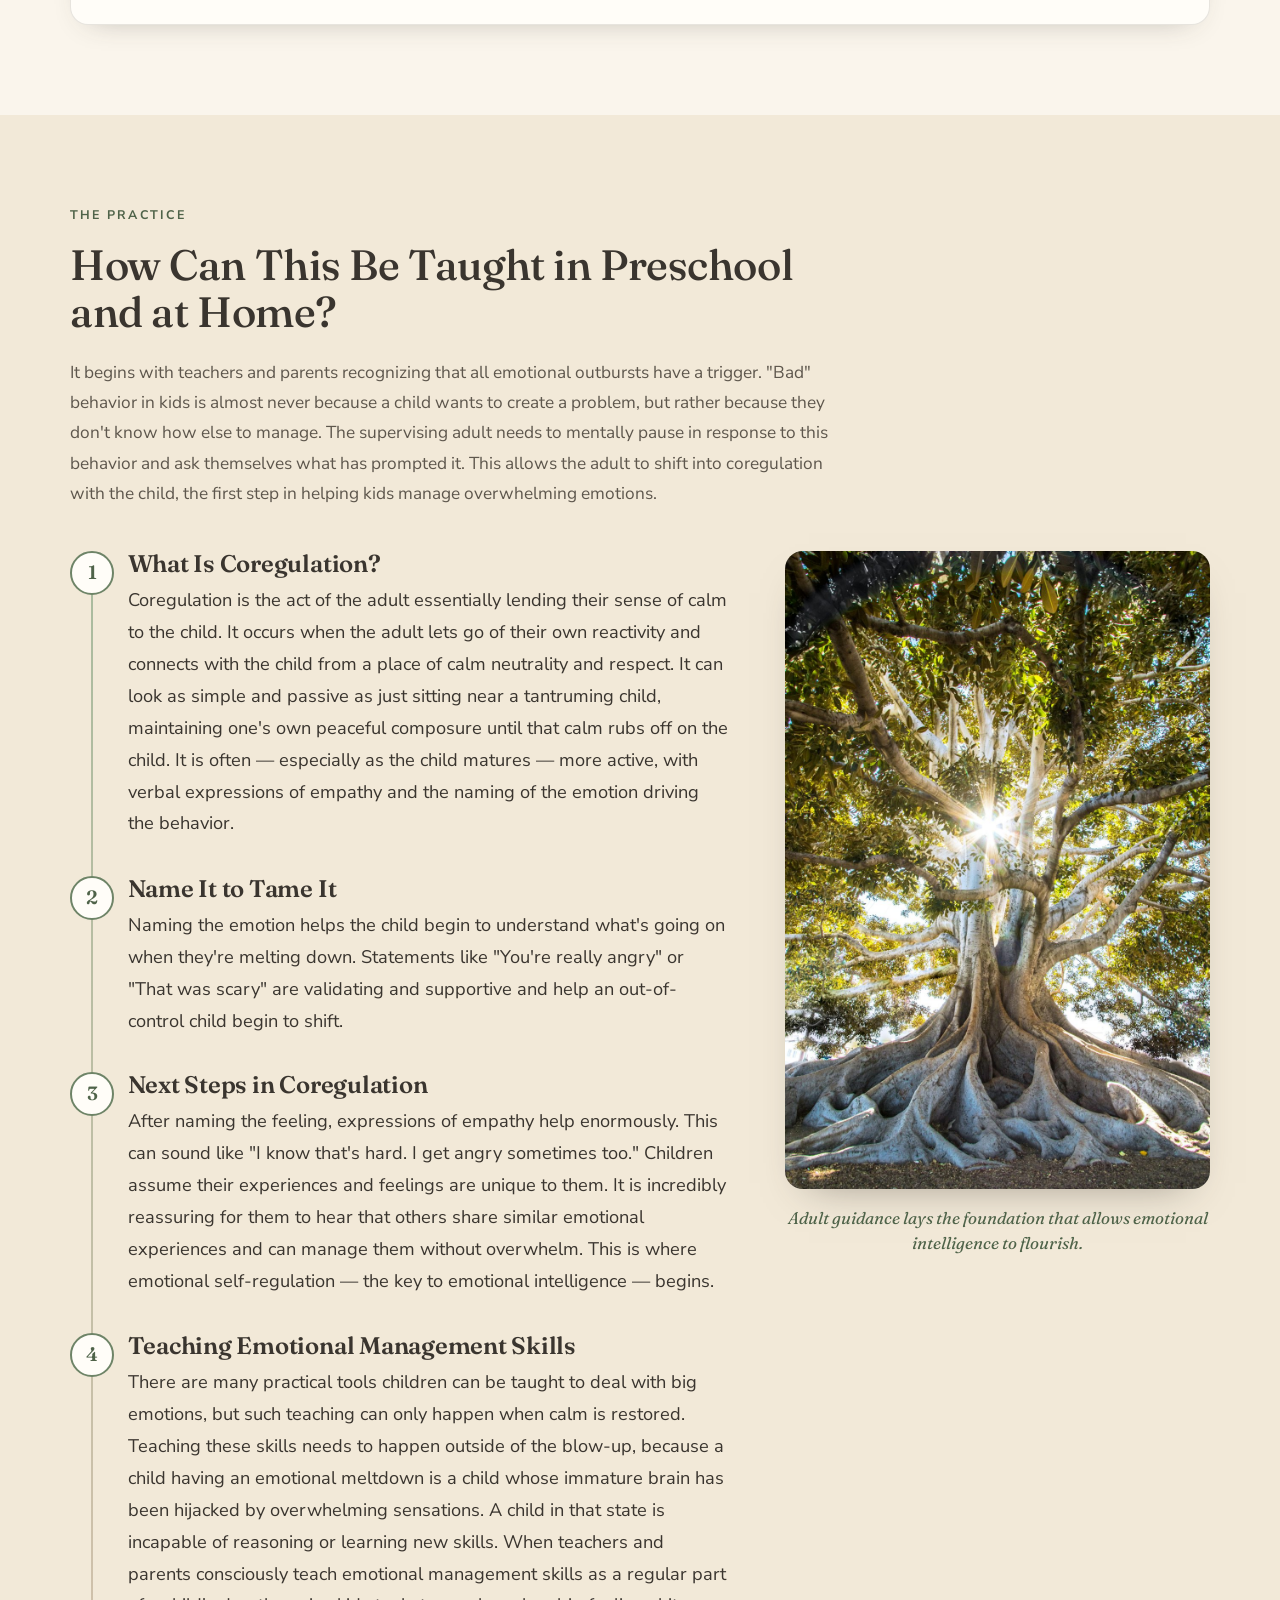
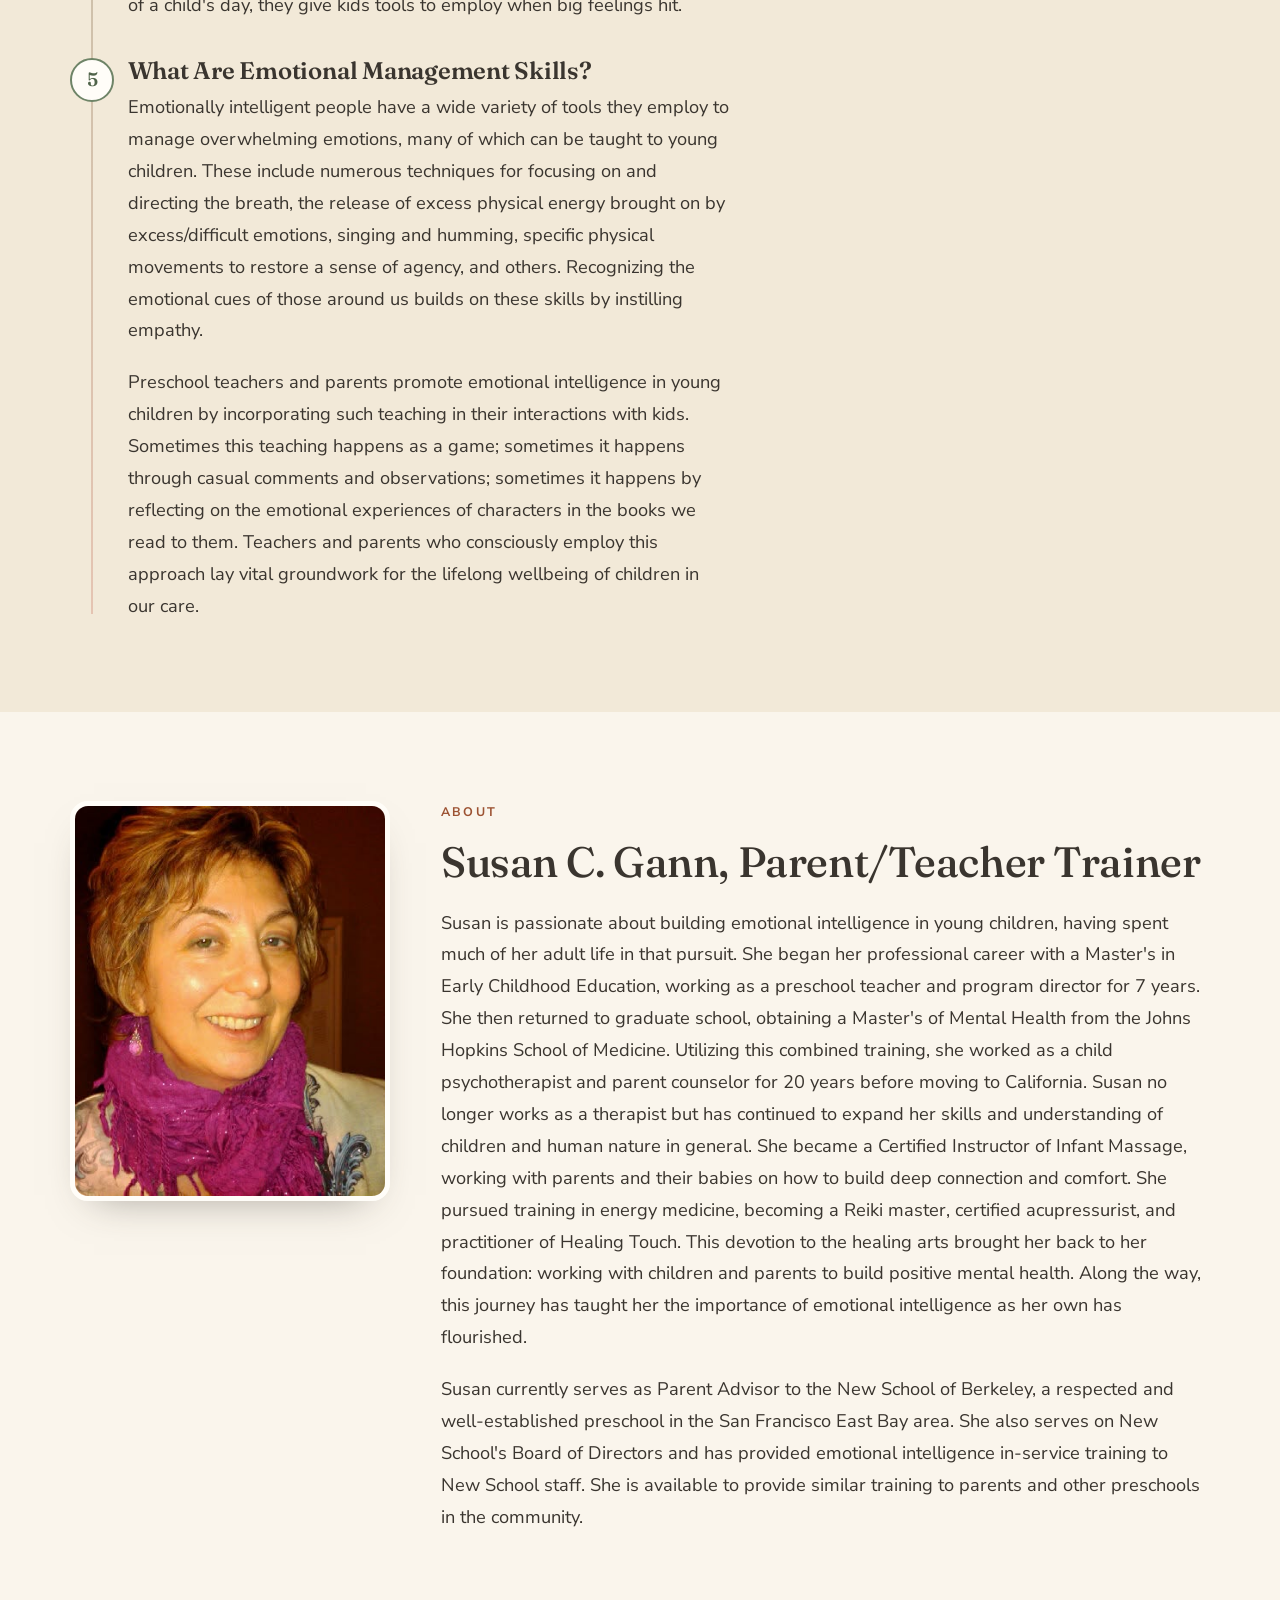
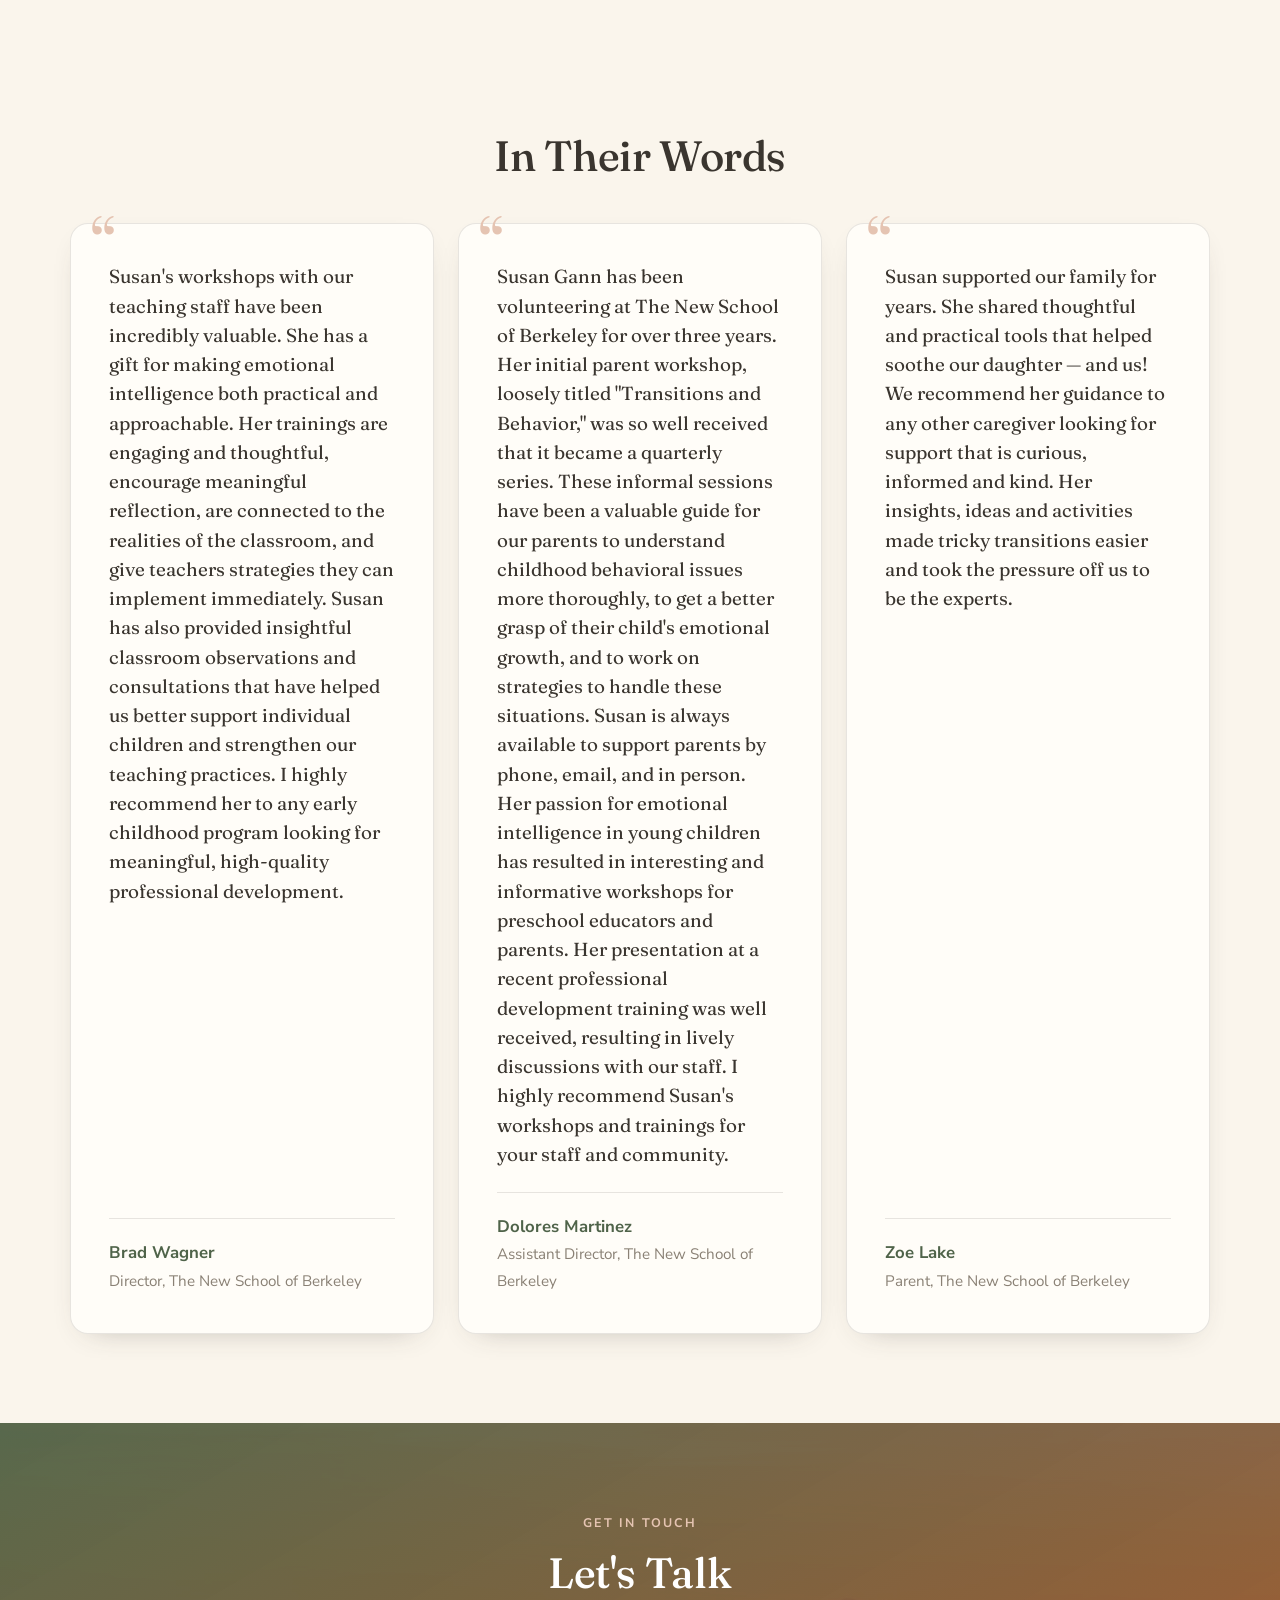
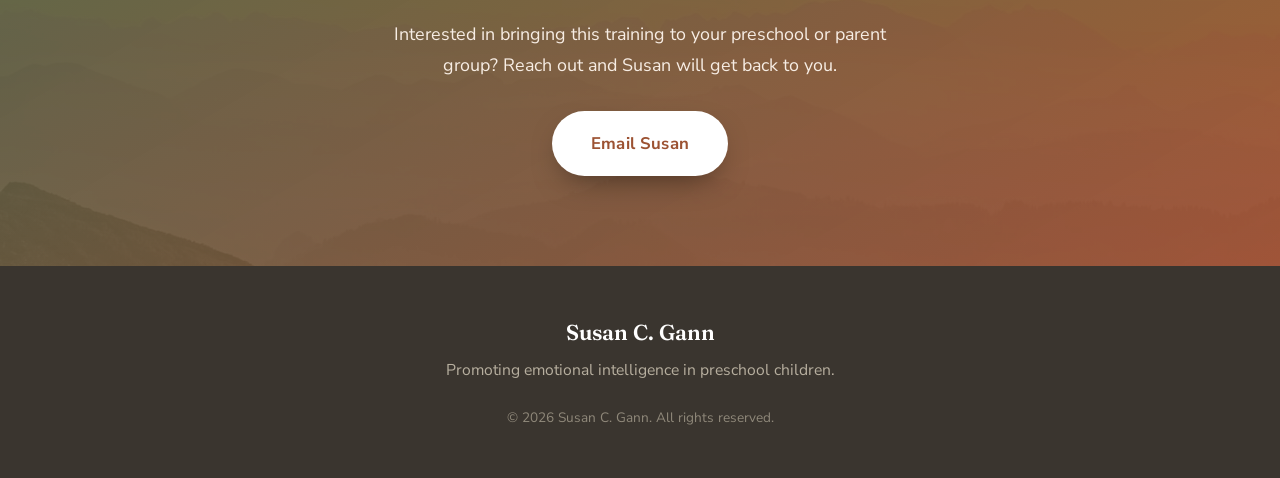
==== commit 8d669a14: "Remove descriptor word badges under testimonials Co-Authored-By: Claude Sonnet 5 <noreply@anthropic." ====
--- a/index.html
+++ b/index.html
@@ -303,16 +303,6 @@
             </figcaption>
           </figure>
         </div>
-        <ul class="descriptors reveal" aria-label="Words people use to describe Susan">
-          <li>Warm</li>
-          <li>Engaged and engaging</li>
-          <li>Astute</li>
-          <li>Kind</li>
-          <li>Grounded</li>
-          <li>Committed</li>
-          <li>Generous</li>
-          <li>Knowledgeable</li>
-        </ul>
       </div>
     </section>
 
--- a/styles.css
+++ b/styles.css
@@ -402,18 +402,6 @@
 .quote-name { font-weight: 700; color: var(--sage-dark); font-size: 1.05rem; }
 .quote-role { color: var(--ink-faint); font-size: .95rem; }
 
-/* Descriptor pills */
-.descriptors {
-  list-style: none; margin: 2.4rem 0 0; padding: 0;
-  display: flex; flex-wrap: wrap; justify-content: center; gap: .6rem;
-}
-.descriptors li {
-  font-family: var(--sans); font-weight: 600; font-size: .9rem;
-  color: var(--sage-dark); background: rgba(110, 132, 103, .12);
-  border: 1px solid var(--sage-light);
-  padding: .4rem 1rem; border-radius: 100px;
-}
-
 /* Contact */
 .contact {
   position: relative; color: #fff; text-align: center;
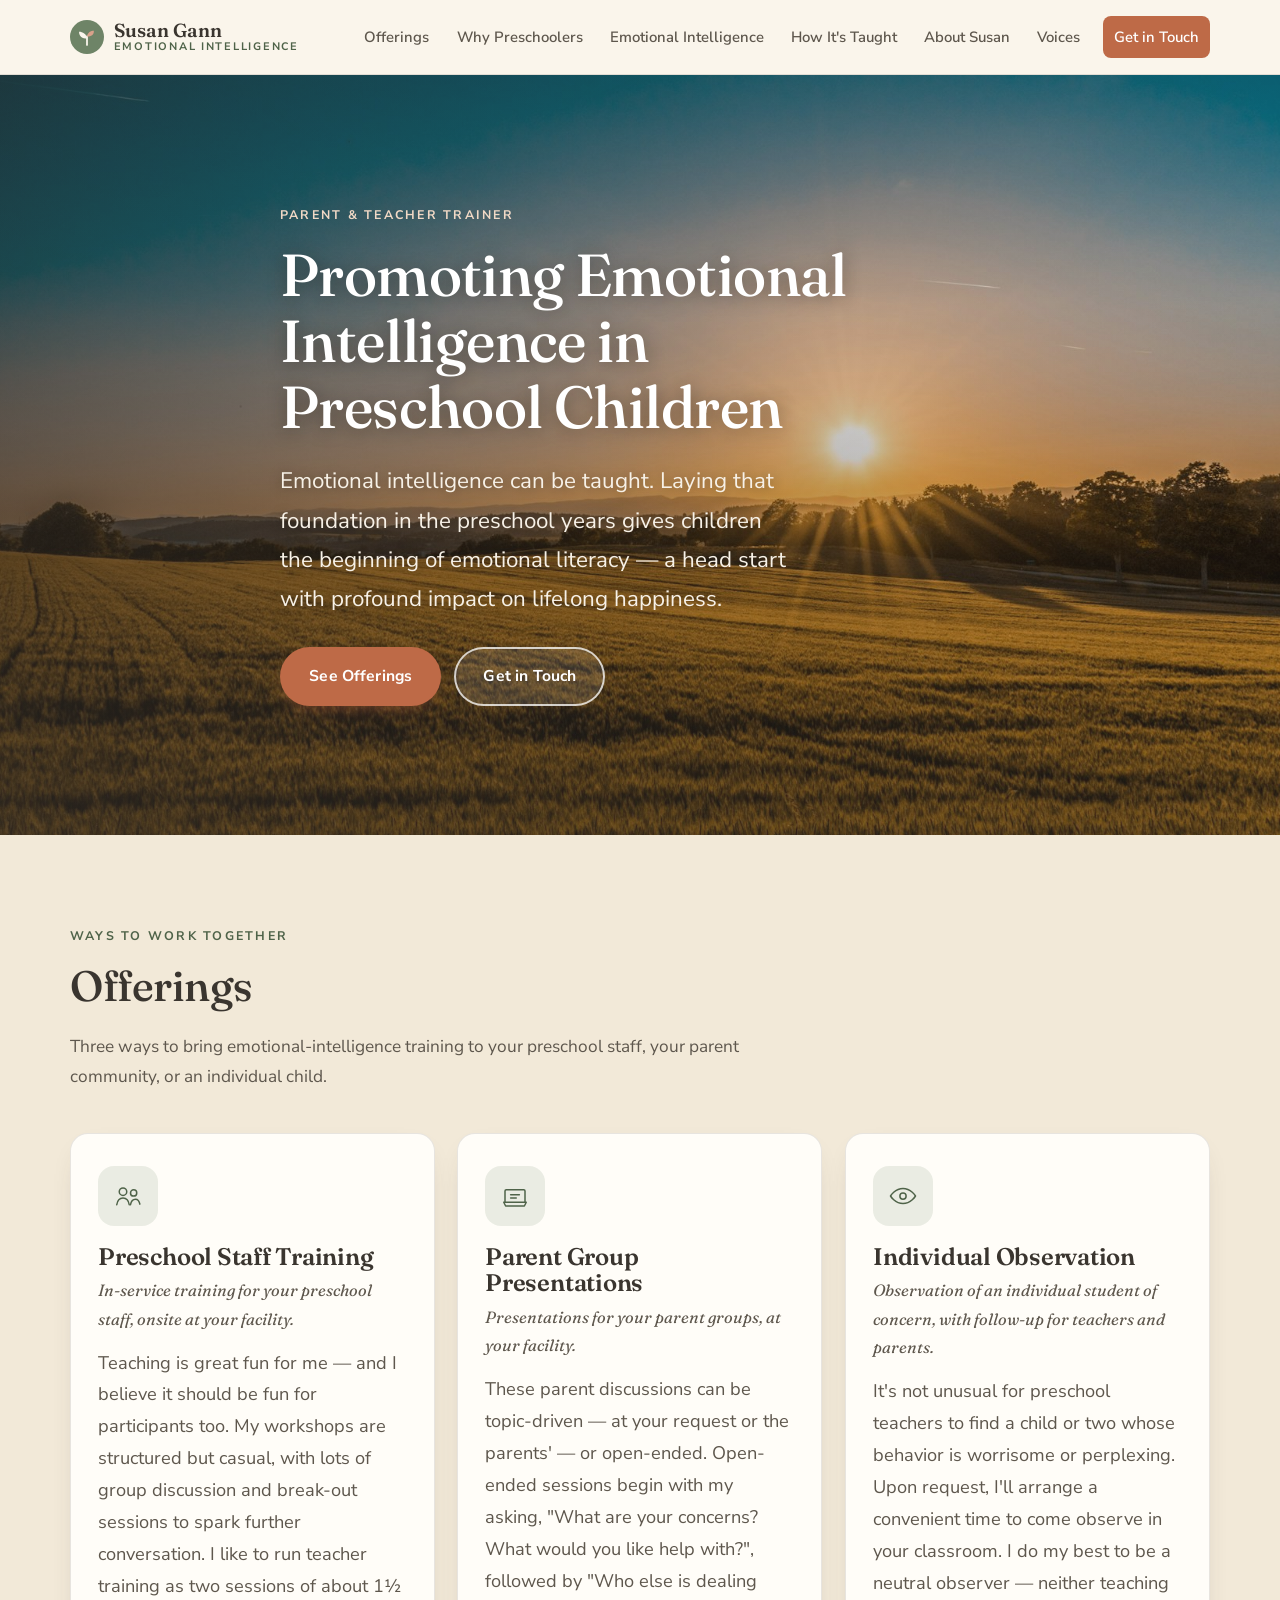
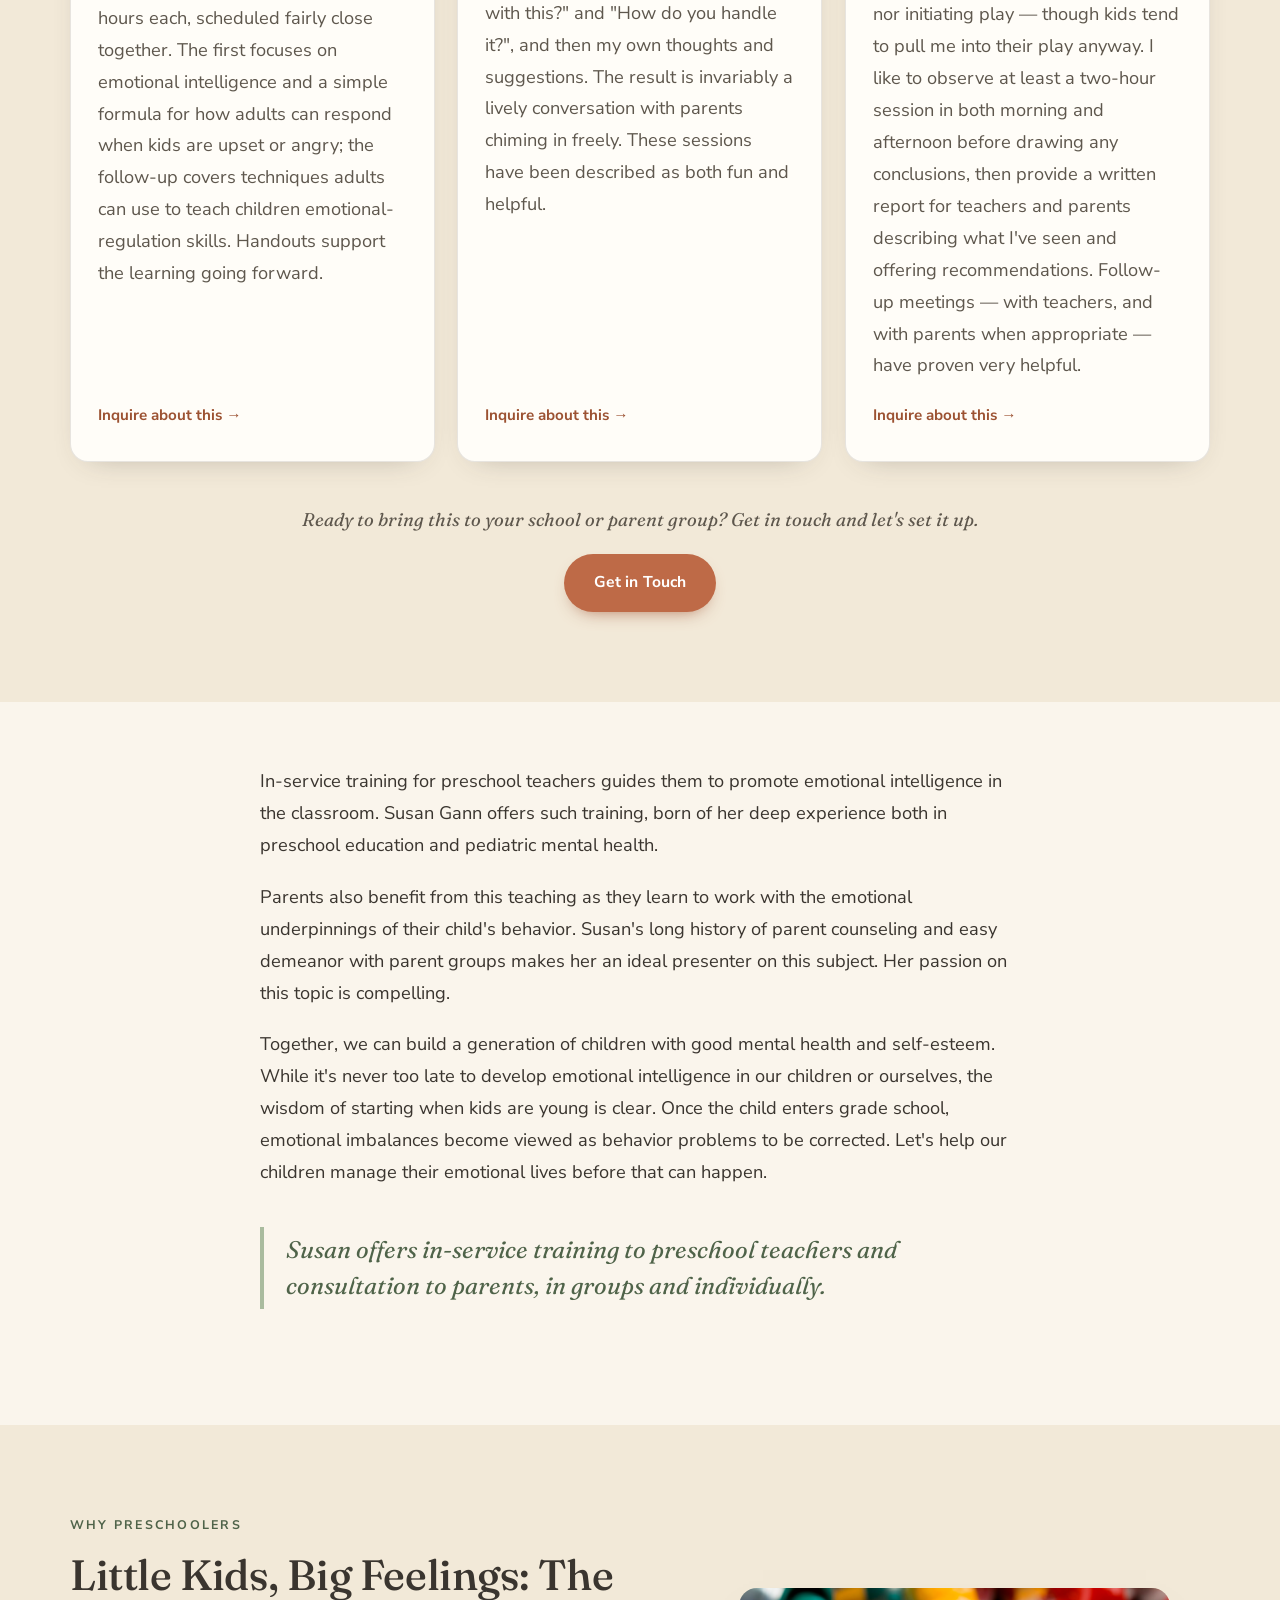
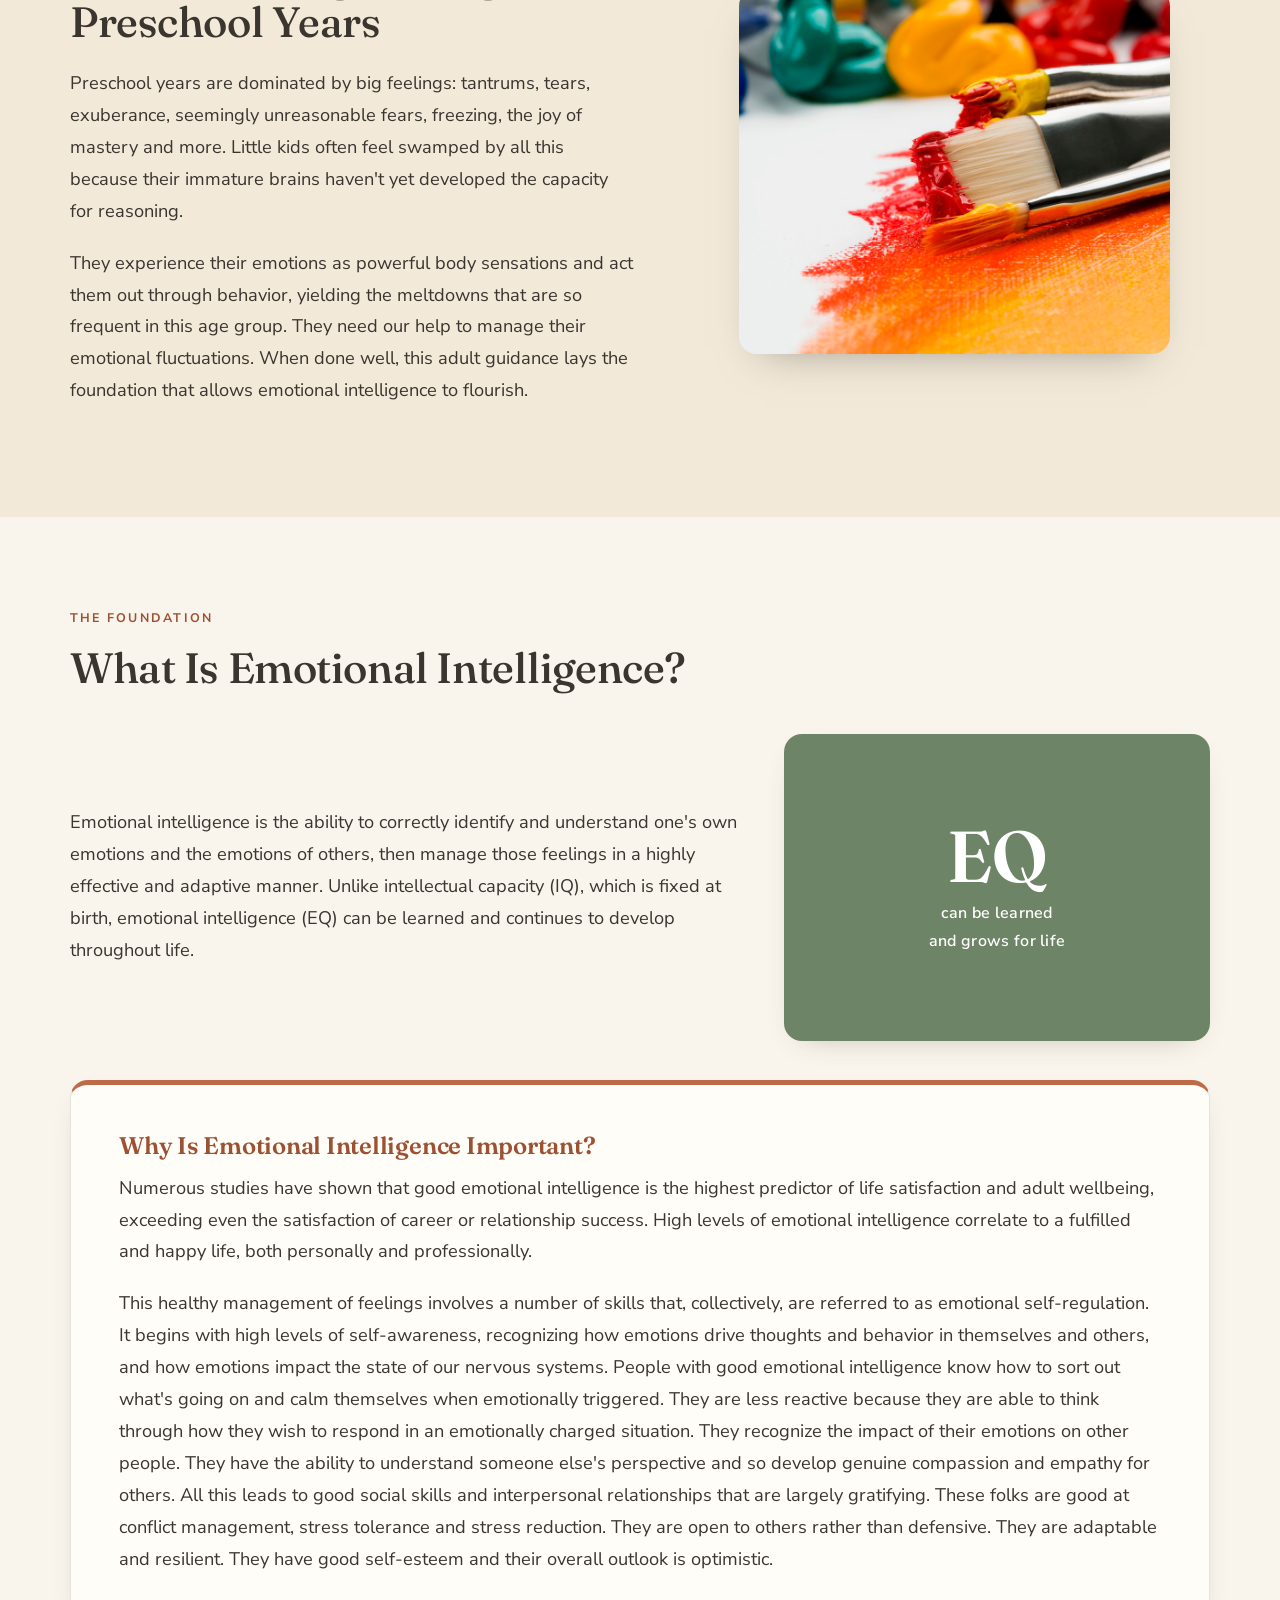
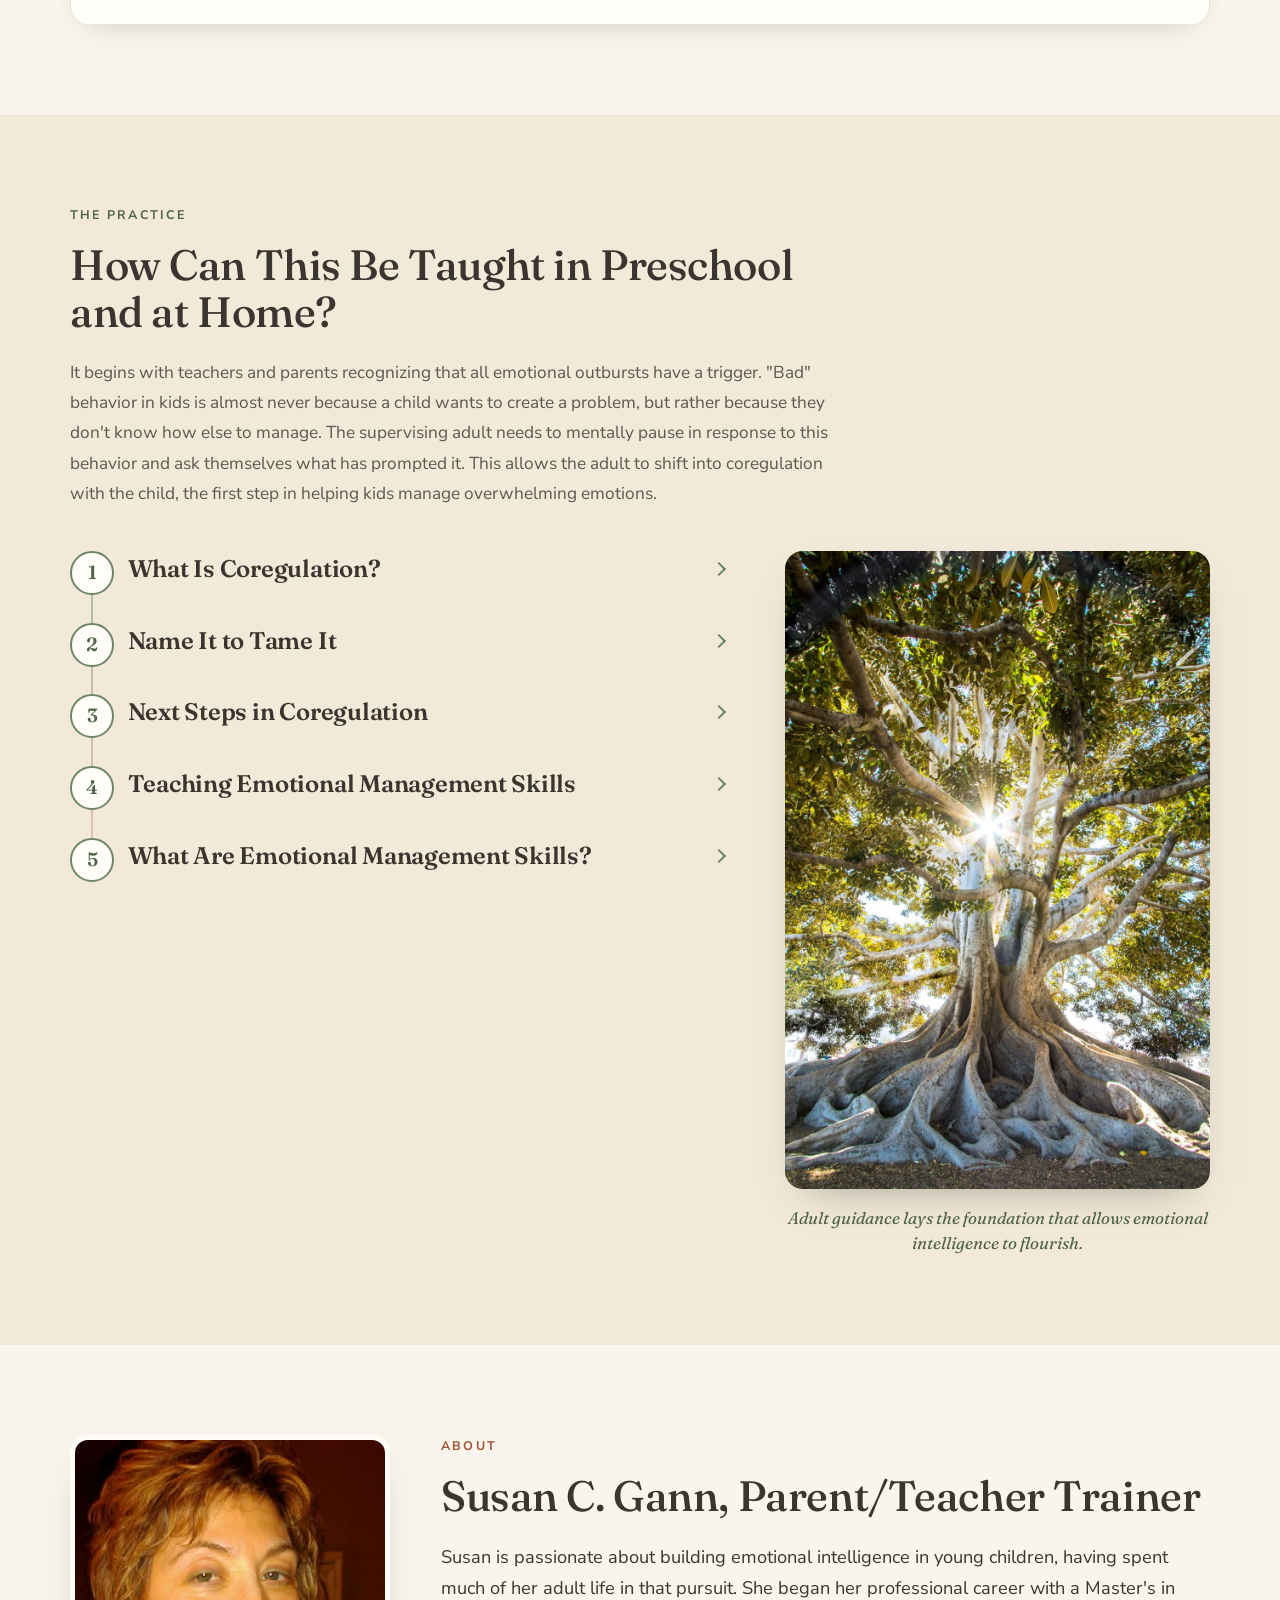
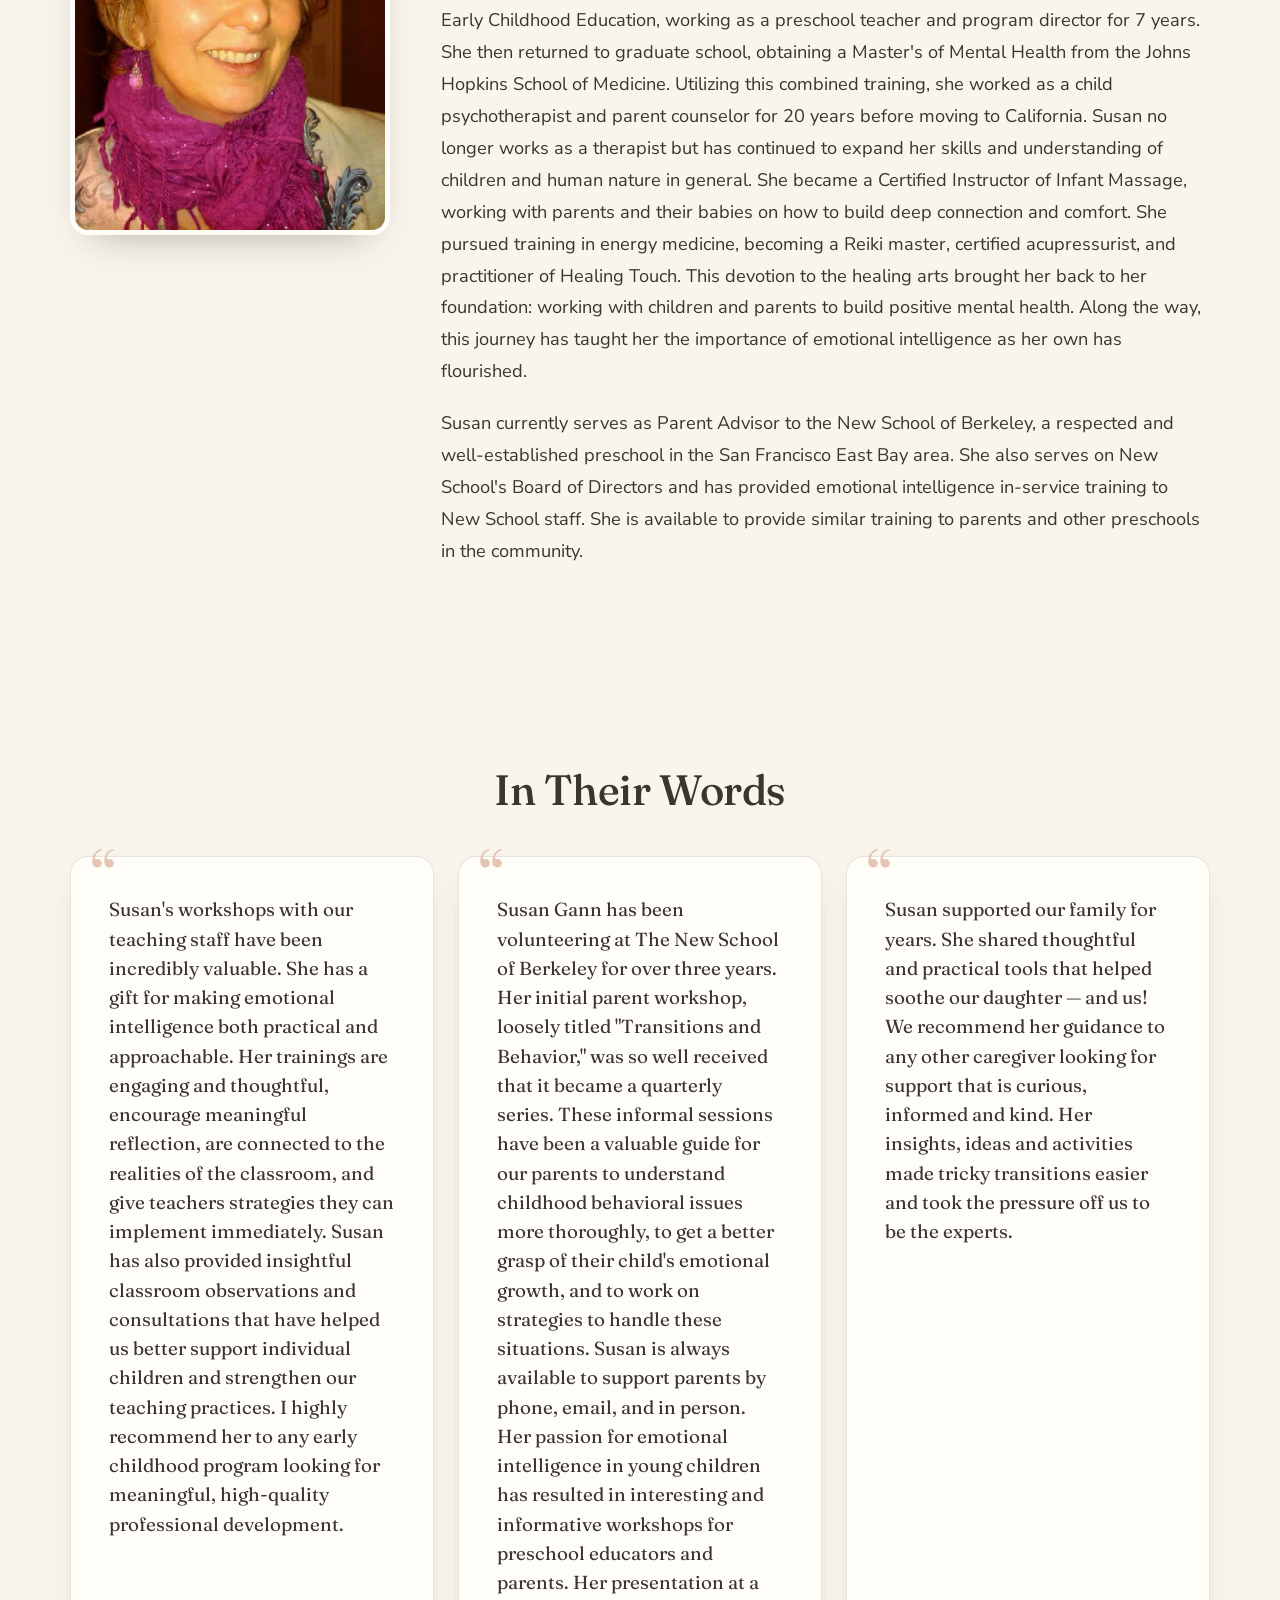
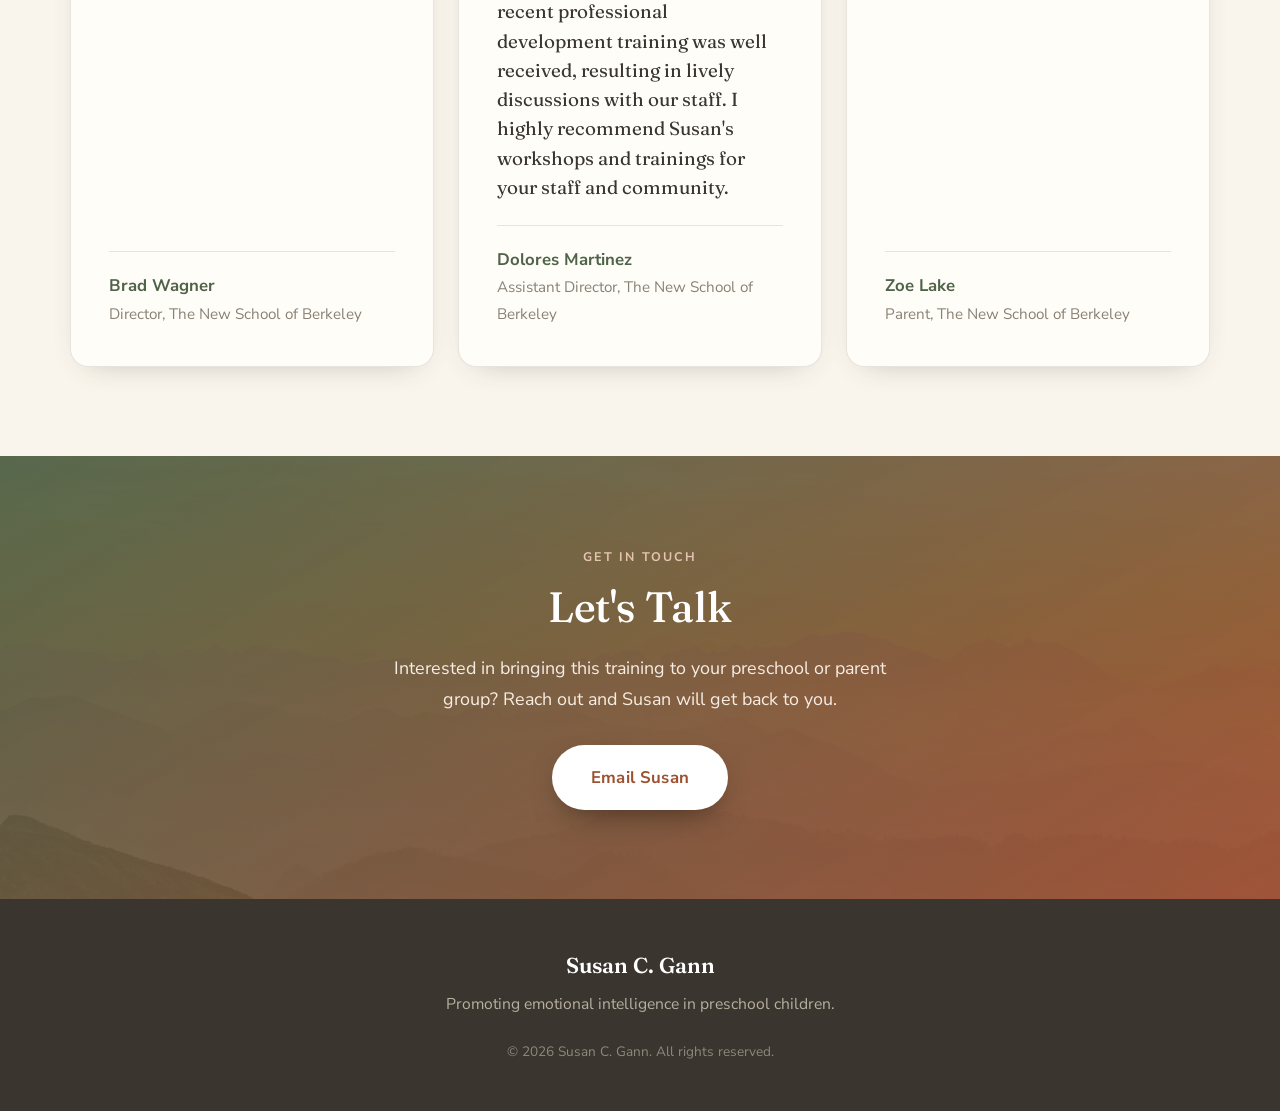
==== commit 66742987: "Make How It's Taught steps collapsible accordions Each of the 5 numbered steps now collapses to just" ====
--- a/index.html
+++ b/index.html
@@ -203,39 +203,49 @@
           <ol class="timeline">
             <li class="timeline-step reveal">
               <span class="timeline-num">1</span>
-              <div class="timeline-body">
-                <h3>What Is Coregulation?</h3>
-                <p>Coregulation is the act of the adult essentially lending their sense of calm to the child. It occurs when the adult lets go of their own reactivity and connects with the child from a place of calm neutrality and respect. It can look as simple and passive as just sitting near a tantruming child, maintaining one's own peaceful composure until that calm rubs off on the child. It is often — especially as the child matures — more active, with verbal expressions of empathy and the naming of the emotion driving the behavior.</p>
-              </div>
+              <details class="timeline-body accordion">
+                <summary class="accordion-summary"><h3>What Is Coregulation?</h3></summary>
+                <div class="accordion-content">
+                  <p>Coregulation is the act of the adult essentially lending their sense of calm to the child. It occurs when the adult lets go of their own reactivity and connects with the child from a place of calm neutrality and respect. It can look as simple and passive as just sitting near a tantruming child, maintaining one's own peaceful composure until that calm rubs off on the child. It is often — especially as the child matures — more active, with verbal expressions of empathy and the naming of the emotion driving the behavior.</p>
+                </div>
+              </details>
             </li>
             <li class="timeline-step reveal">
               <span class="timeline-num">2</span>
-              <div class="timeline-body">
-                <h3>Name It to Tame It</h3>
-                <p>Naming the emotion helps the child begin to understand what's going on when they're melting down. Statements like "You're really angry" or "That was scary" are validating and supportive and help an out-of-control child begin to shift.</p>
-              </div>
+              <details class="timeline-body accordion">
+                <summary class="accordion-summary"><h3>Name It to Tame It</h3></summary>
+                <div class="accordion-content">
+                  <p>Naming the emotion helps the child begin to understand what's going on when they're melting down. Statements like "You're really angry" or "That was scary" are validating and supportive and help an out-of-control child begin to shift.</p>
+                </div>
+              </details>
             </li>
             <li class="timeline-step reveal">
               <span class="timeline-num">3</span>
-              <div class="timeline-body">
-                <h3>Next Steps in Coregulation</h3>
-                <p>After naming the feeling, expressions of empathy help enormously. This can sound like "I know that's hard. I get angry sometimes too." Children assume their experiences and feelings are unique to them. It is incredibly reassuring for them to hear that others share similar emotional experiences and can manage them without overwhelm. This is where emotional self-regulation — the key to emotional intelligence — begins.</p>
-              </div>
+              <details class="timeline-body accordion">
+                <summary class="accordion-summary"><h3>Next Steps in Coregulation</h3></summary>
+                <div class="accordion-content">
+                  <p>After naming the feeling, expressions of empathy help enormously. This can sound like "I know that's hard. I get angry sometimes too." Children assume their experiences and feelings are unique to them. It is incredibly reassuring for them to hear that others share similar emotional experiences and can manage them without overwhelm. This is where emotional self-regulation — the key to emotional intelligence — begins.</p>
+                </div>
+              </details>
             </li>
             <li class="timeline-step reveal">
               <span class="timeline-num">4</span>
-              <div class="timeline-body">
-                <h3>Teaching Emotional Management Skills</h3>
-                <p>There are many practical tools children can be taught to deal with big emotions, but such teaching can only happen when calm is restored. Teaching these skills needs to happen outside of the blow-up, because a child having an emotional meltdown is a child whose immature brain has been hijacked by overwhelming sensations. A child in that state is incapable of reasoning or learning new skills. When teachers and parents consciously teach emotional management skills as a regular part of a child's day, they give kids tools to employ when big feelings hit.</p>
-              </div>
+              <details class="timeline-body accordion">
+                <summary class="accordion-summary"><h3>Teaching Emotional Management Skills</h3></summary>
+                <div class="accordion-content">
+                  <p>There are many practical tools children can be taught to deal with big emotions, but such teaching can only happen when calm is restored. Teaching these skills needs to happen outside of the blow-up, because a child having an emotional meltdown is a child whose immature brain has been hijacked by overwhelming sensations. A child in that state is incapable of reasoning or learning new skills. When teachers and parents consciously teach emotional management skills as a regular part of a child's day, they give kids tools to employ when big feelings hit.</p>
+                </div>
+              </details>
             </li>
             <li class="timeline-step reveal">
               <span class="timeline-num">5</span>
-              <div class="timeline-body">
-                <h3>What Are Emotional Management Skills?</h3>
-                <p>Emotionally intelligent people have a wide variety of tools they employ to manage overwhelming emotions, many of which can be taught to young children. These include numerous techniques for focusing on and directing the breath, the release of excess physical energy brought on by excess/difficult emotions, singing and humming, specific physical movements to restore a sense of agency, and others. Recognizing the emotional cues of those around us builds on these skills by instilling empathy.</p>
-                <p>Preschool teachers and parents promote emotional intelligence in young children by incorporating such teaching in their interactions with kids. Sometimes this teaching happens as a game; sometimes it happens through casual comments and observations; sometimes it happens by reflecting on the emotional experiences of characters in the books we read to them. Teachers and parents who consciously employ this approach lay vital groundwork for the lifelong wellbeing of children in our care.</p>
-              </div>
+              <details class="timeline-body accordion">
+                <summary class="accordion-summary"><h3>What Are Emotional Management Skills?</h3></summary>
+                <div class="accordion-content">
+                  <p>Emotionally intelligent people have a wide variety of tools they employ to manage overwhelming emotions, many of which can be taught to young children. These include numerous techniques for focusing on and directing the breath, the release of excess physical energy brought on by excess/difficult emotions, singing and humming, specific physical movements to restore a sense of agency, and others. Recognizing the emotional cues of those around us builds on these skills by instilling empathy.</p>
+                  <p>Preschool teachers and parents promote emotional intelligence in young children by incorporating such teaching in their interactions with kids. Sometimes this teaching happens as a game; sometimes it happens through casual comments and observations; sometimes it happens by reflecting on the emotional experiences of characters in the books we read to them. Teachers and parents who consciously employ this approach lay vital groundwork for the lifelong wellbeing of children in our care.</p>
+                </div>
+              </details>
             </li>
           </ol>
 
--- a/styles.css
+++ b/styles.css
@@ -309,8 +309,26 @@
   border: 2px solid var(--sage); box-shadow: var(--shadow-soft);
   z-index: 1;
 }
-.timeline-body h3 { margin-bottom: .45rem; color: var(--ink); }
+.timeline-body h3 { margin-bottom: 0; color: var(--ink); }
 .timeline-body p:last-child { margin-bottom: 0; }
+
+/* Accordion (native <details>/<summary>) */
+.accordion-summary {
+  display: flex; align-items: center; justify-content: space-between; gap: 1rem;
+  cursor: pointer; list-style: none; padding: .3rem 0;
+}
+.accordion-summary::-webkit-details-marker { display: none; }
+.accordion-summary::after {
+  content: ""; flex: 0 0 auto; width: 10px; height: 10px;
+  border-right: 2px solid var(--sage); border-bottom: 2px solid var(--sage);
+  transform: rotate(-45deg); transition: transform .25s ease;
+  margin-right: .3rem;
+}
+.accordion[open] > .accordion-summary::after { transform: rotate(45deg); }
+.accordion-summary:hover h3, .accordion-summary:focus-visible h3 { color: var(--sage-dark); }
+.accordion-summary:focus-visible { outline: 2px solid var(--sage); outline-offset: 4px; }
+.accordion-content { padding-top: .6rem; }
+.accordion-content p:last-child { margin-bottom: 0; }
 
 .how-aside { position: relative; }
 @media (min-width: 940px) { .how-aside { position: sticky; top: calc(var(--header-h) + 24px); } }
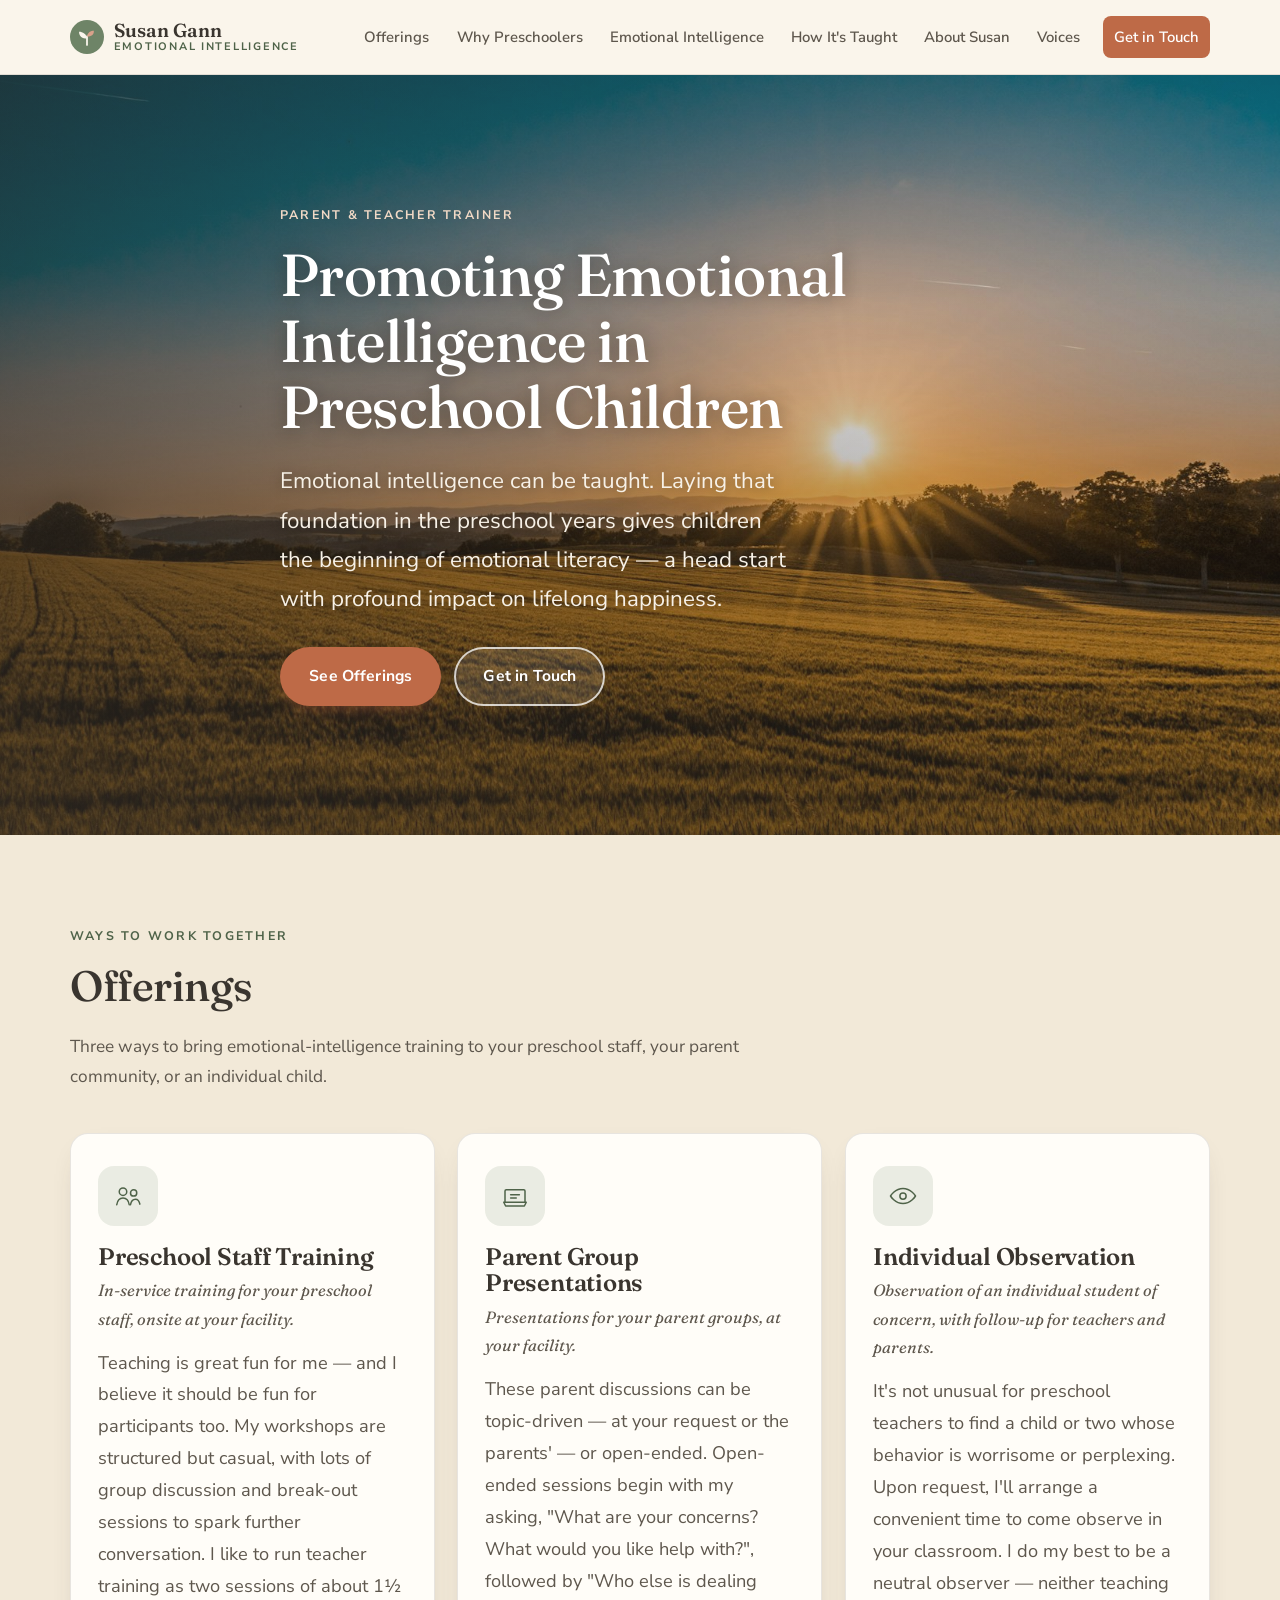
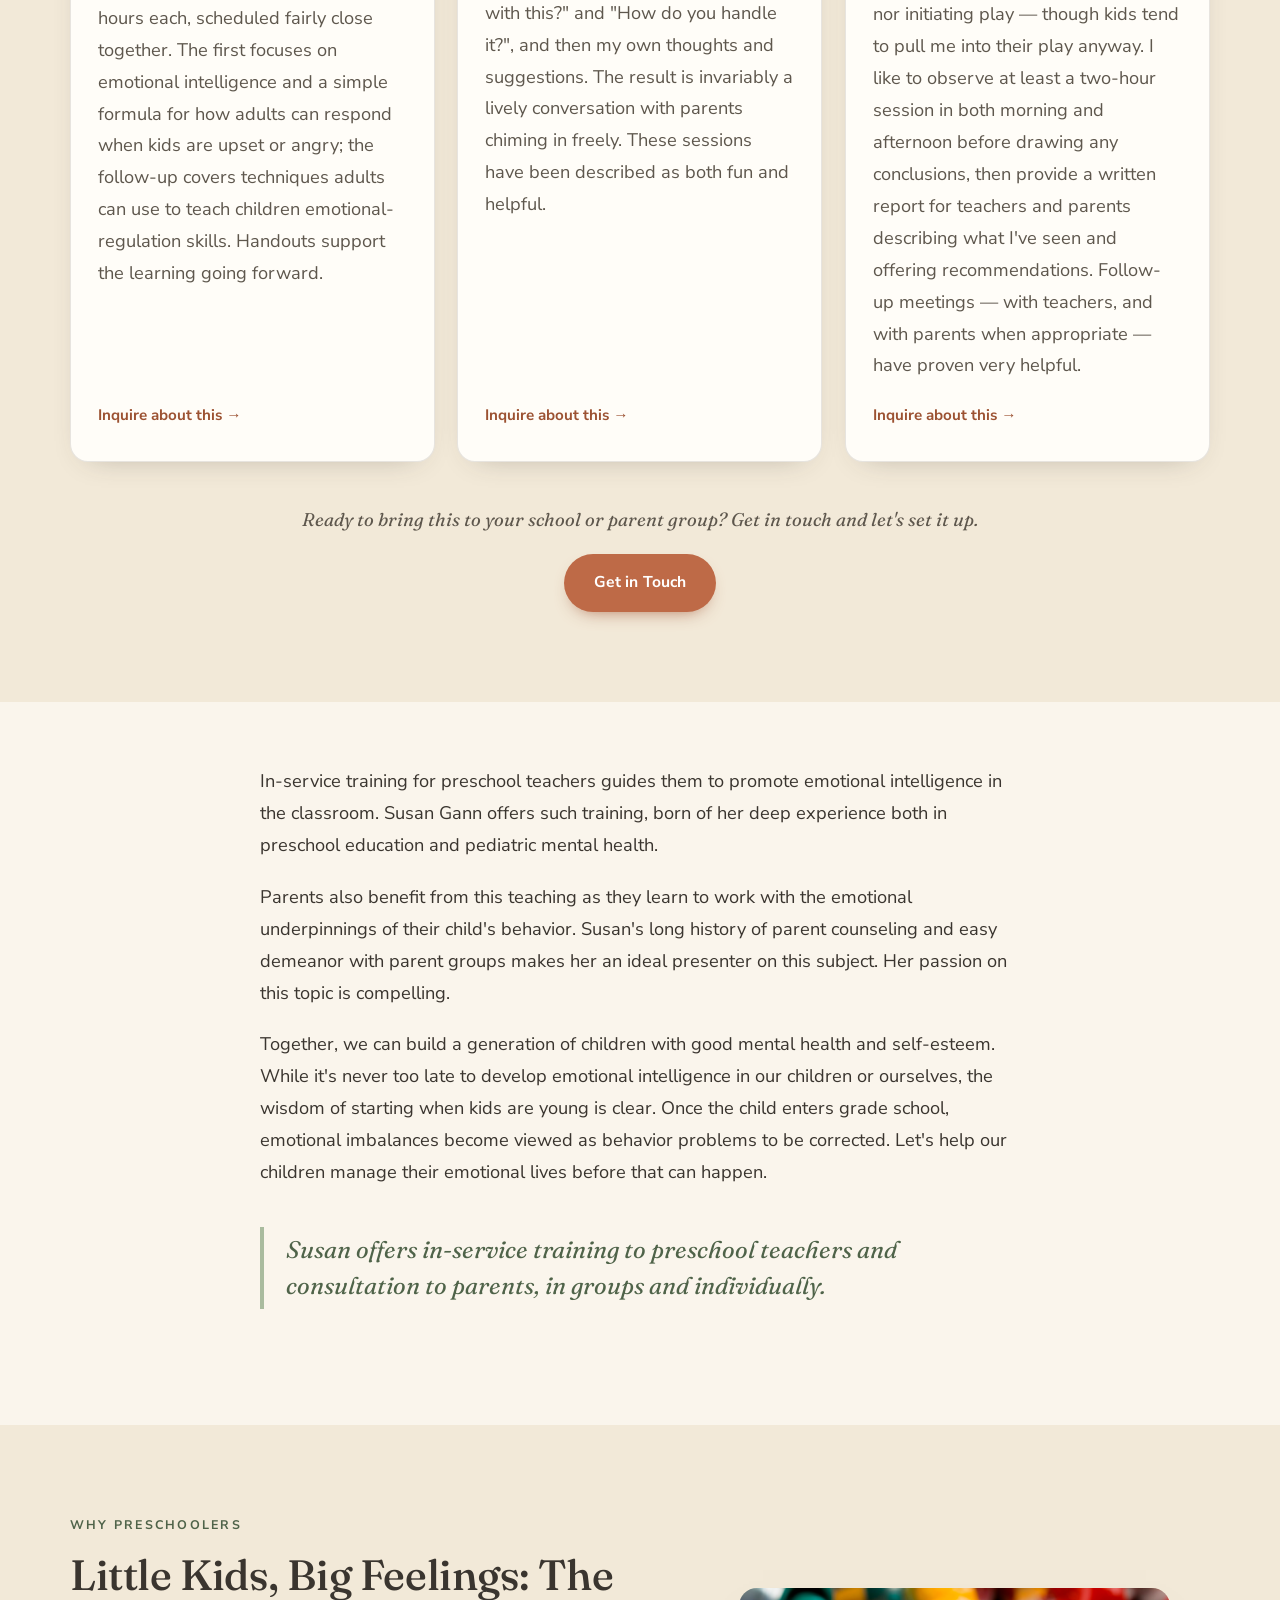
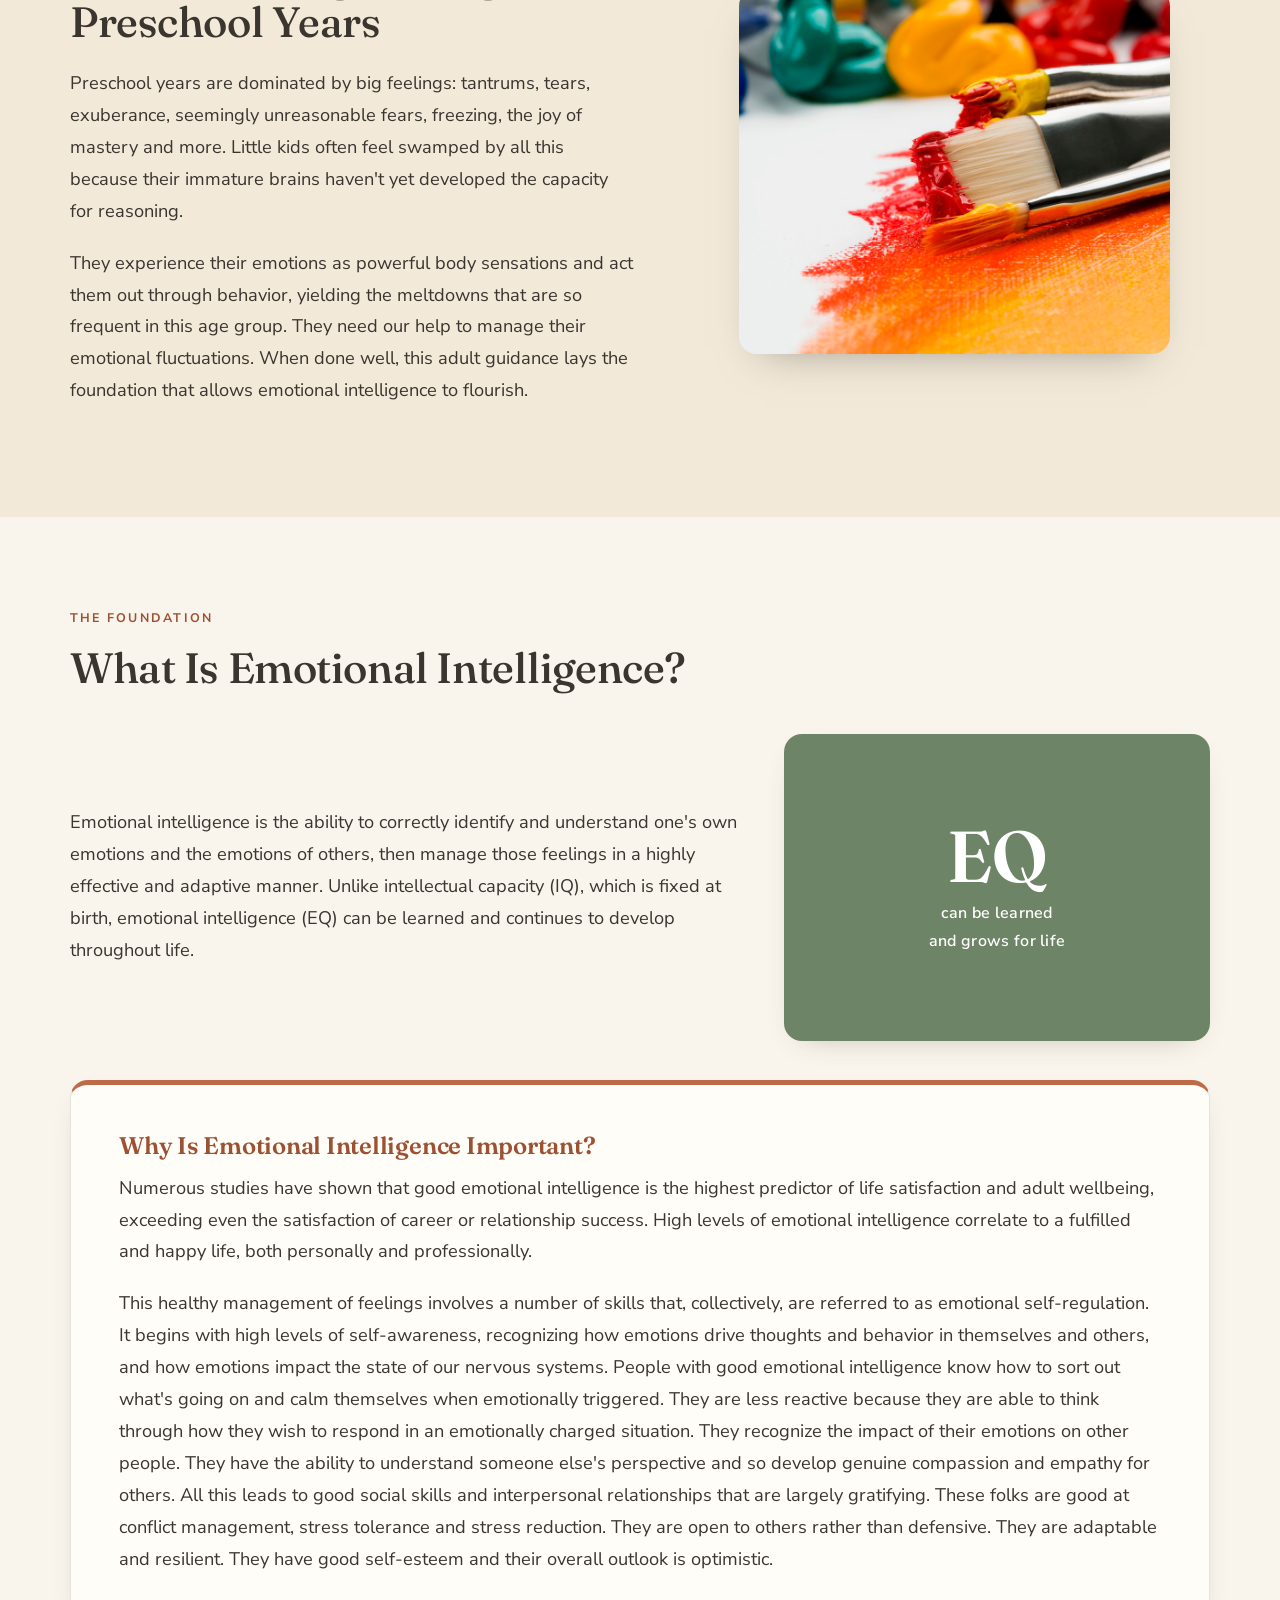
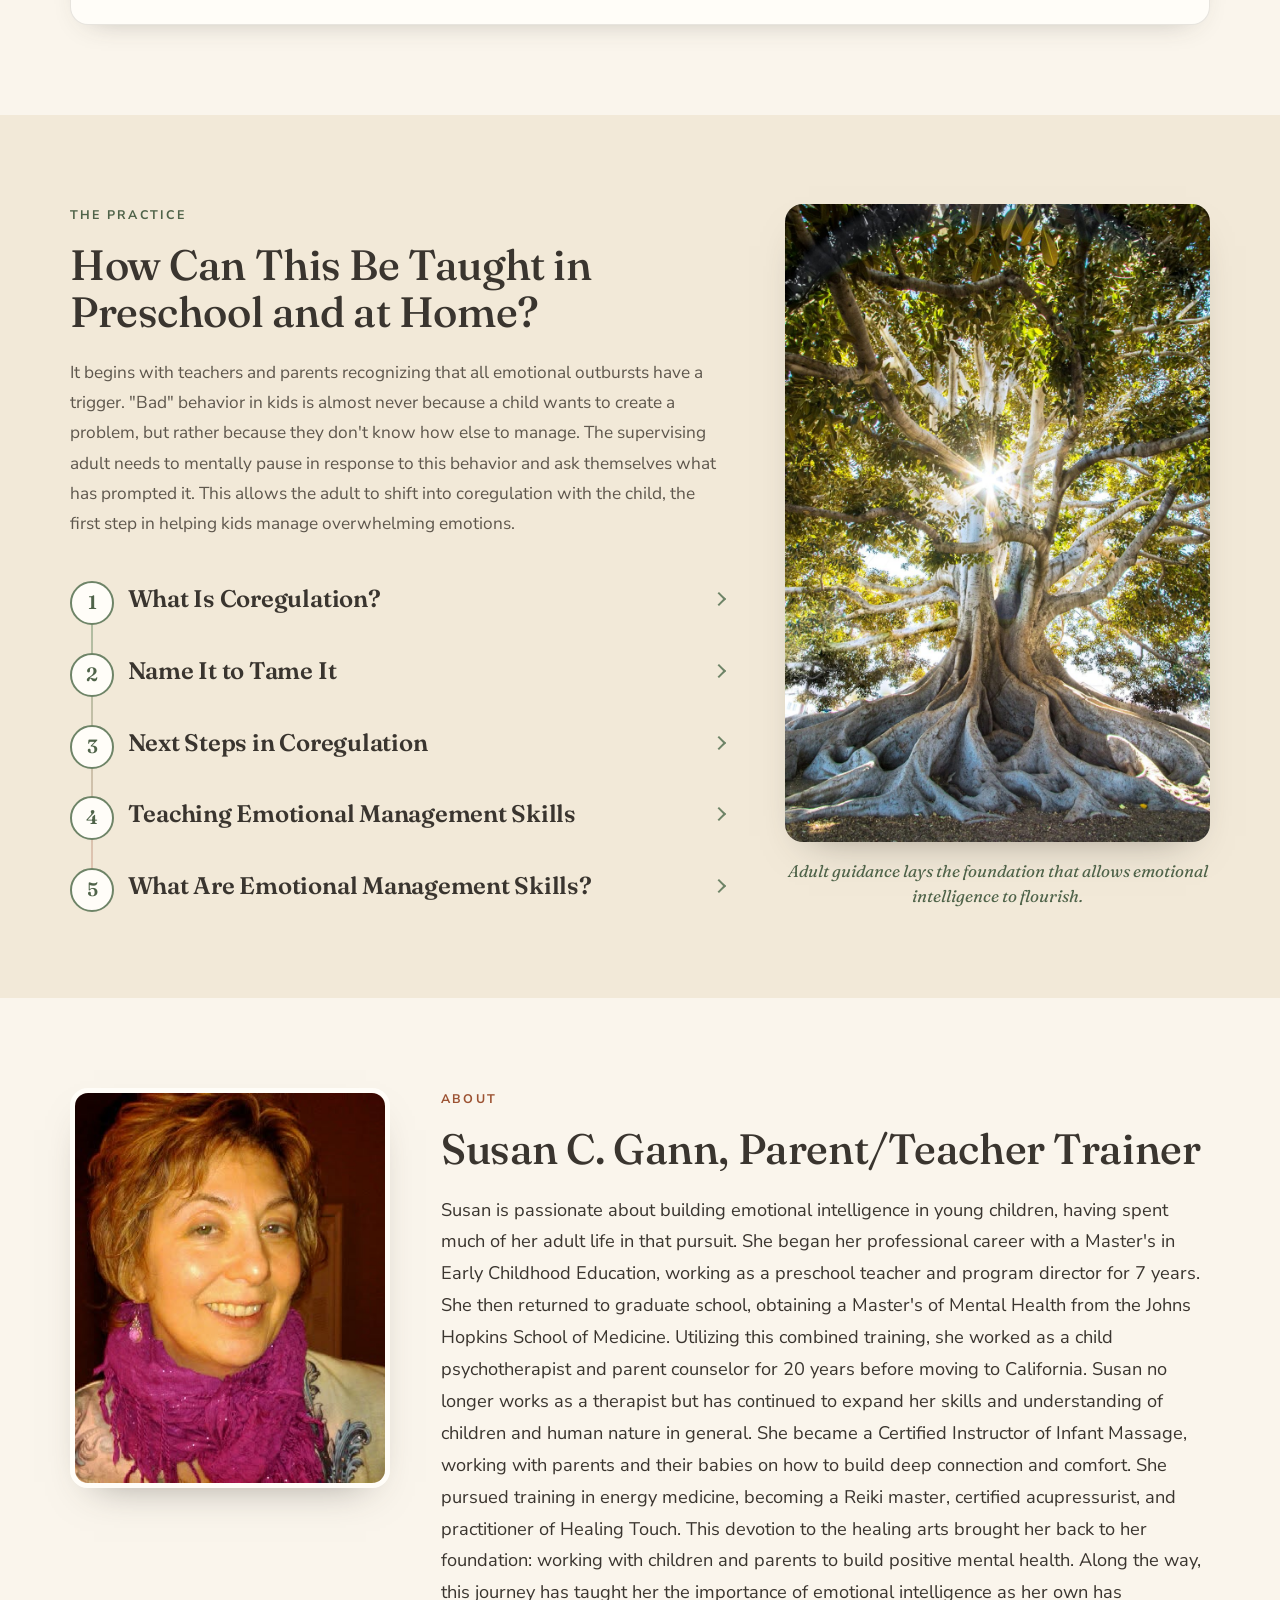
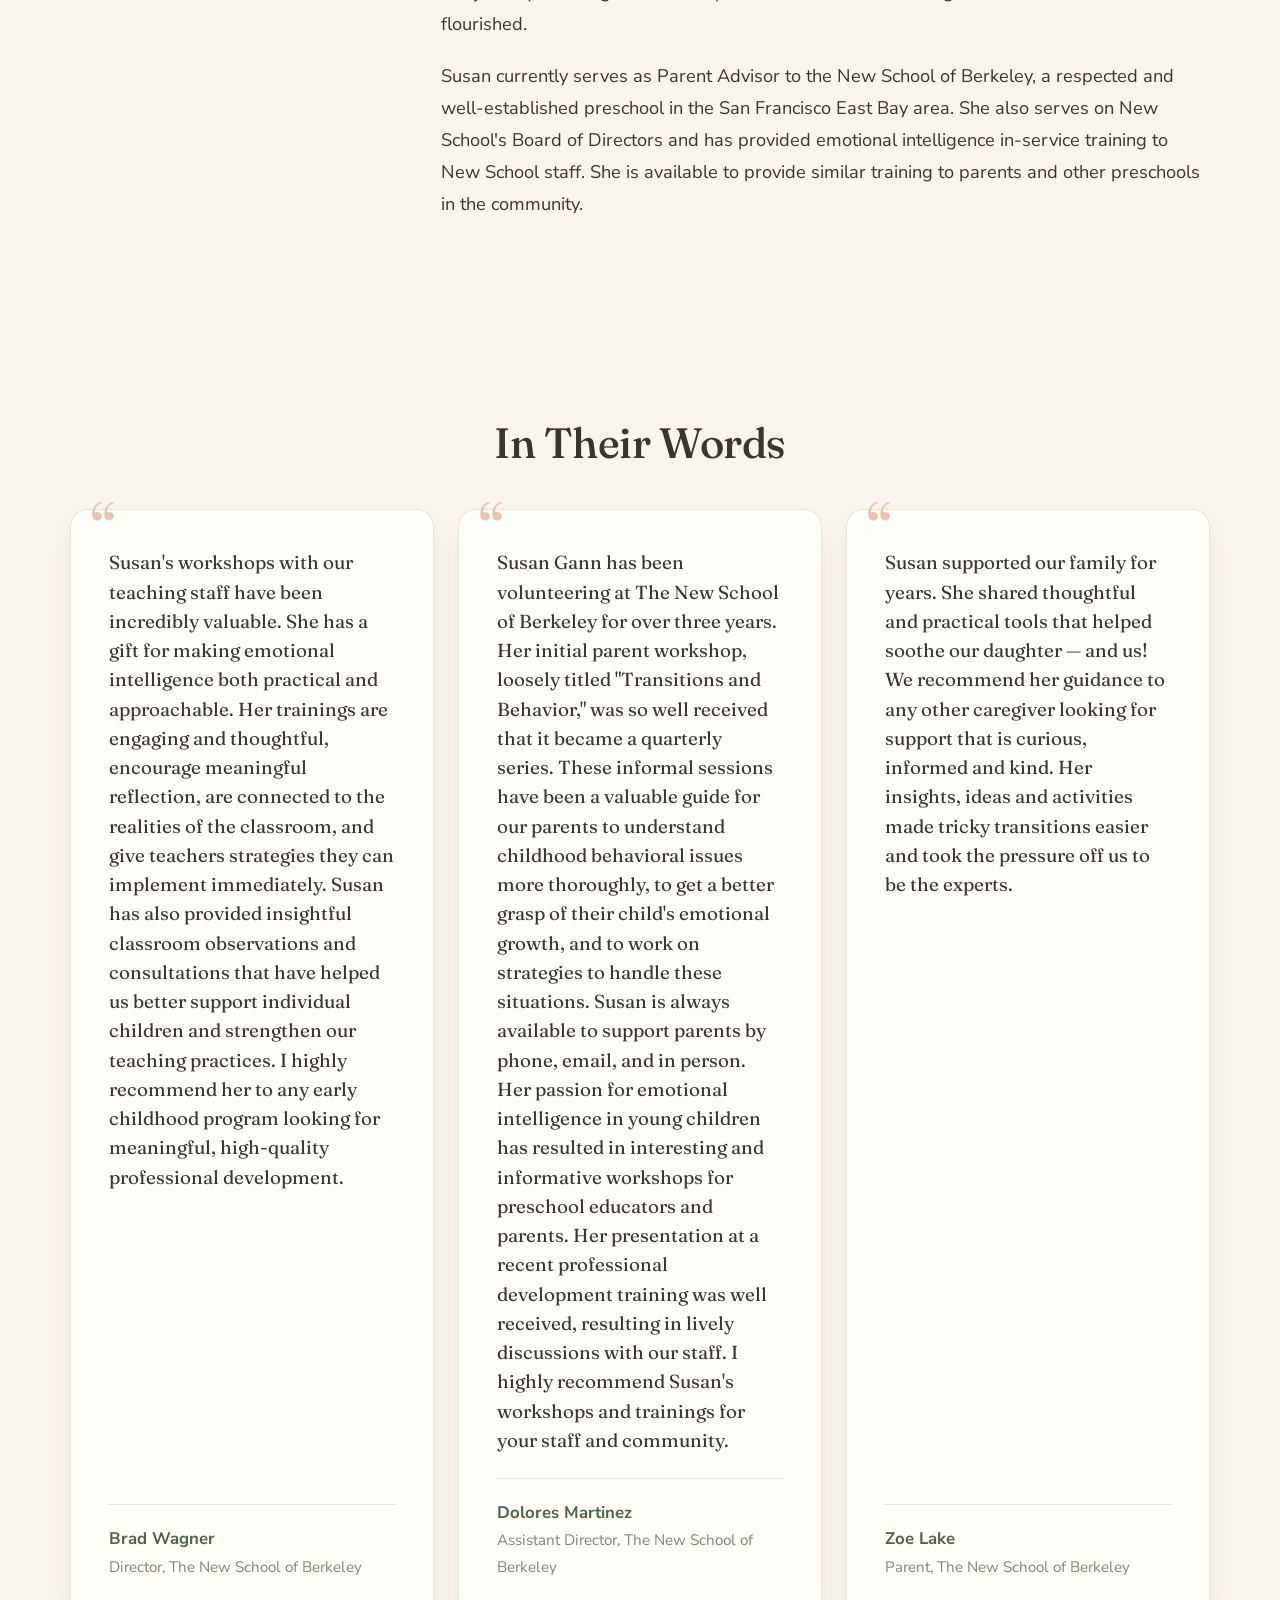
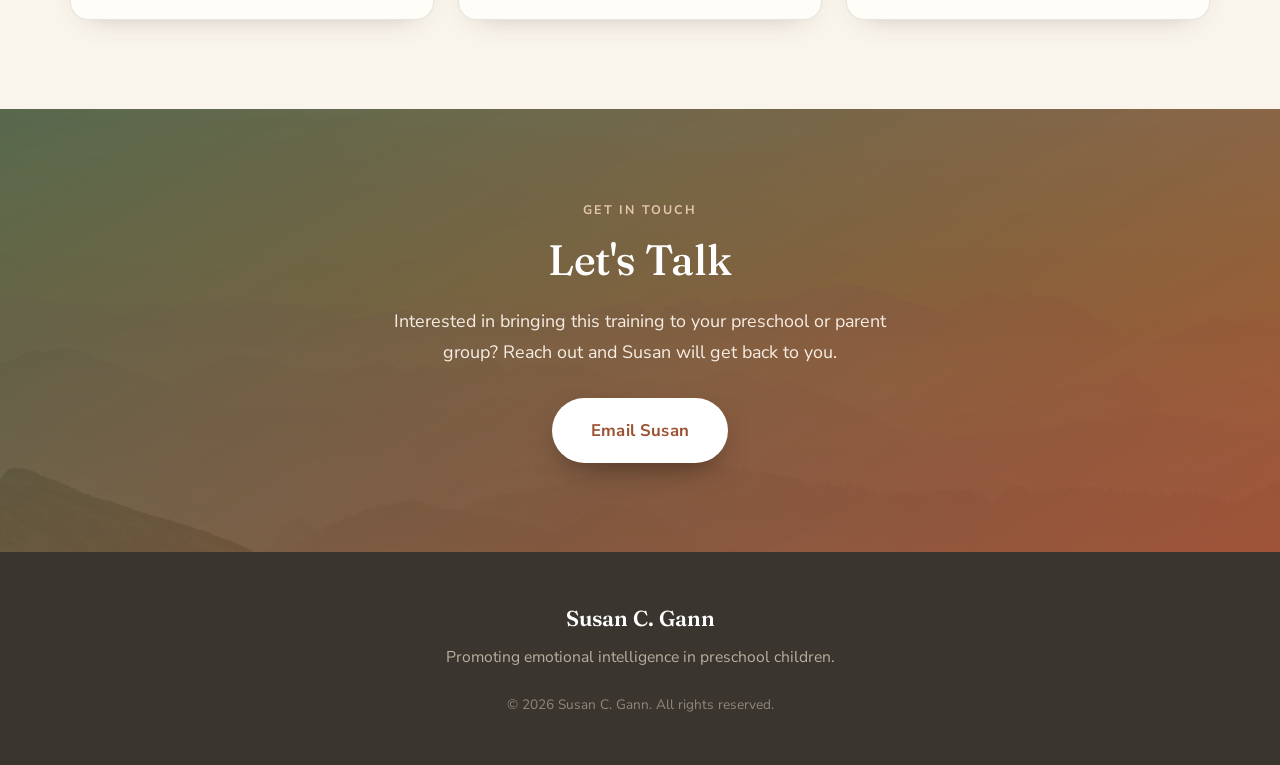
==== commit 0a9886a9: "Fix Firefox accordion marker and top-align How It's Taught photo - Suppress the native <summary> dis" ====
--- a/index.html
+++ b/index.html
@@ -193,14 +193,15 @@
     <!-- ===================== HOW IT'S TAUGHT ===================== -->
     <section class="section section-tint" id="how" aria-labelledby="how-heading">
       <div class="wrap">
-        <div class="section-head reveal">
-          <p class="eyebrow eyebrow-sage">The Practice</p>
-          <h2 id="how-heading">How Can This Be Taught in Preschool and at Home?</h2>
-          <p class="section-head-lede">It begins with teachers and parents recognizing that all emotional outbursts have a trigger. "Bad" behavior in kids is almost never because a child wants to create a problem, but rather because they don't know how else to manage. The supervising adult needs to mentally pause in response to this behavior and ask themselves what has prompted it. This allows the adult to shift into coregulation with the child, the first step in helping kids manage overwhelming emotions.</p>
-        </div>
-
         <div class="how-layout">
-          <ol class="timeline">
+          <div class="how-main">
+            <div class="section-head reveal">
+              <p class="eyebrow eyebrow-sage">The Practice</p>
+              <h2 id="how-heading">How Can This Be Taught in Preschool and at Home?</h2>
+              <p class="section-head-lede">It begins with teachers and parents recognizing that all emotional outbursts have a trigger. "Bad" behavior in kids is almost never because a child wants to create a problem, but rather because they don't know how else to manage. The supervising adult needs to mentally pause in response to this behavior and ask themselves what has prompted it. This allows the adult to shift into coregulation with the child, the first step in helping kids manage overwhelming emotions.</p>
+            </div>
+
+            <ol class="timeline">
             <li class="timeline-step reveal">
               <span class="timeline-num">1</span>
               <details class="timeline-body accordion">
@@ -247,7 +248,8 @@
                 </div>
               </details>
             </li>
-          </ol>
+            </ol>
+          </div>
 
           <aside class="how-aside reveal">
             <figure>
--- a/styles.css
+++ b/styles.css
@@ -292,6 +292,7 @@
 /* How it's taught — timeline */
 .how-layout { display: grid; grid-template-columns: 1fr; gap: clamp(2rem, 5vw, 3.5rem); align-items: start; }
 @media (min-width: 940px) { .how-layout { grid-template-columns: 1.55fr 1fr; } }
+.how-main { min-width: 0; }
 
 .timeline { list-style: none; margin: 0; padding: 0; position: relative; }
 .timeline::before {
@@ -318,6 +319,7 @@
   cursor: pointer; list-style: none; padding: .3rem 0;
 }
 .accordion-summary::-webkit-details-marker { display: none; }
+.accordion-summary::marker { content: ""; }
 .accordion-summary::after {
   content: ""; flex: 0 0 auto; width: 10px; height: 10px;
   border-right: 2px solid var(--sage); border-bottom: 2px solid var(--sage);
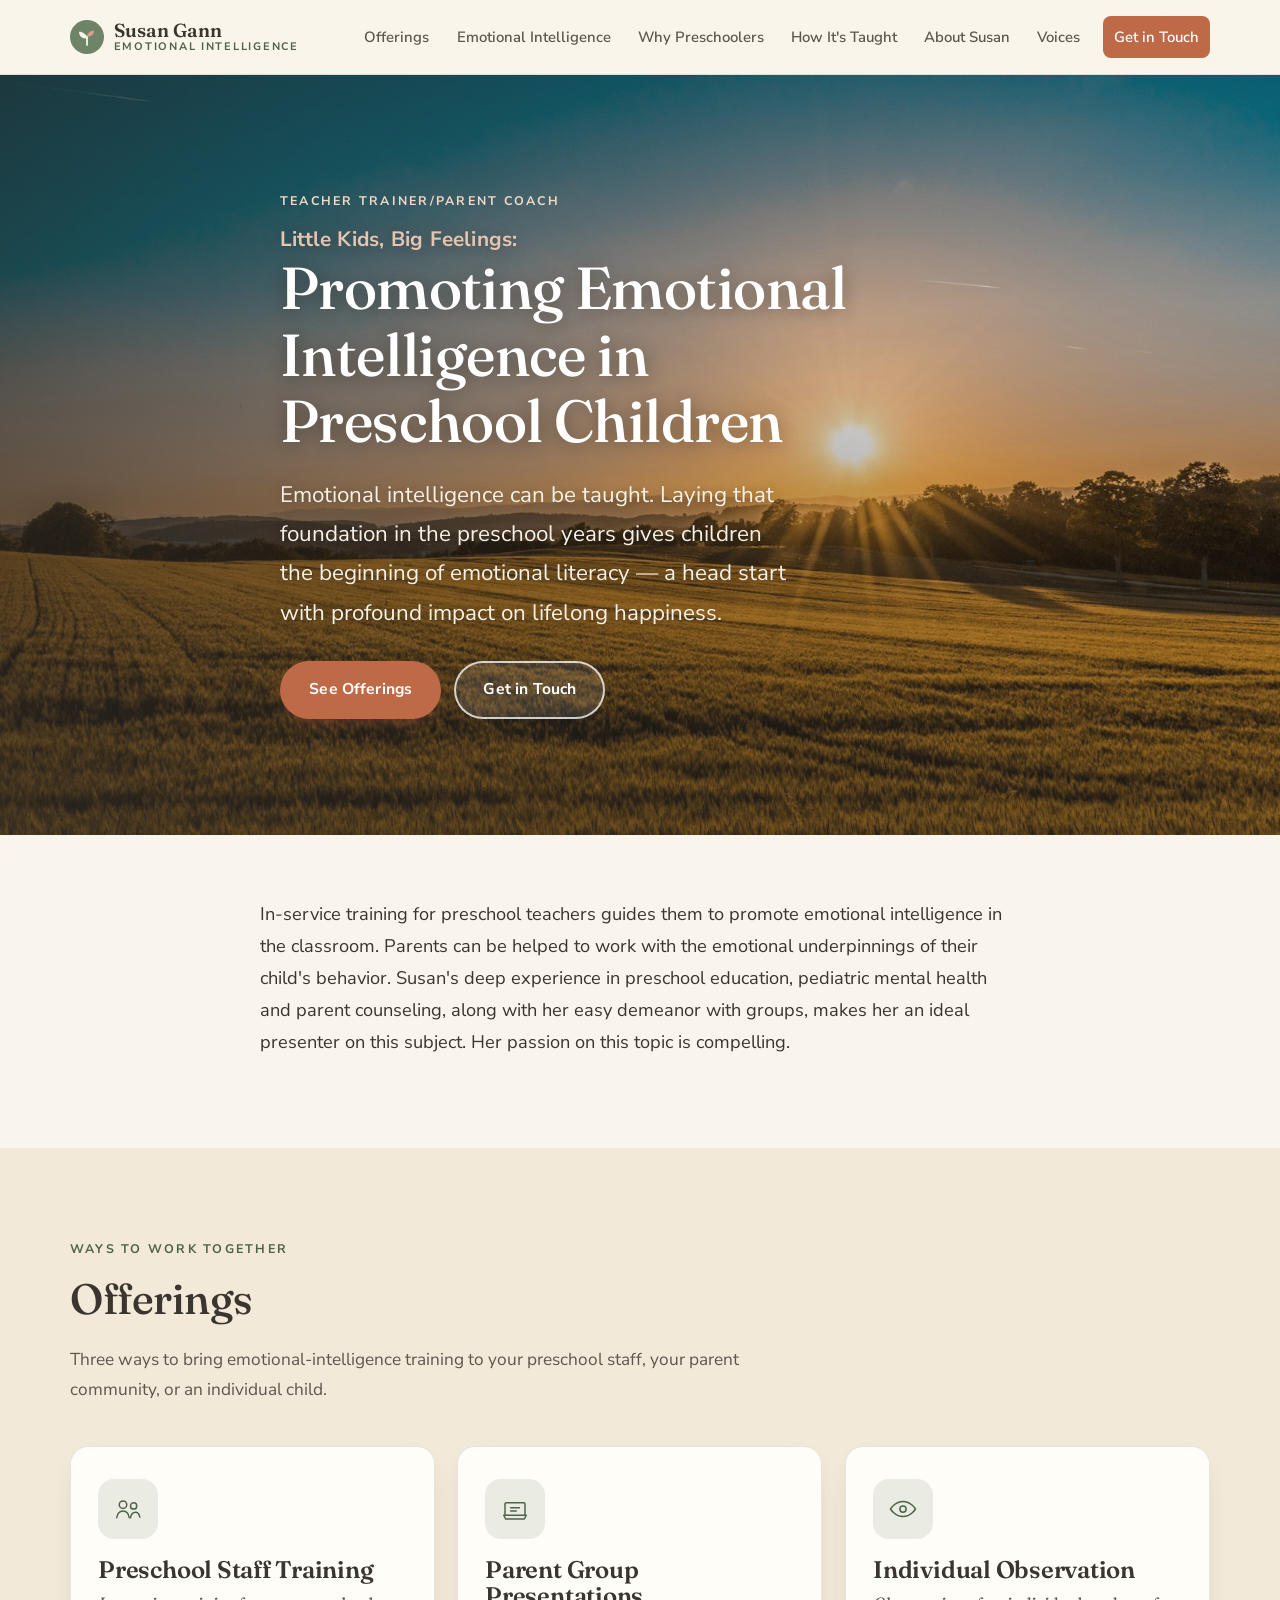
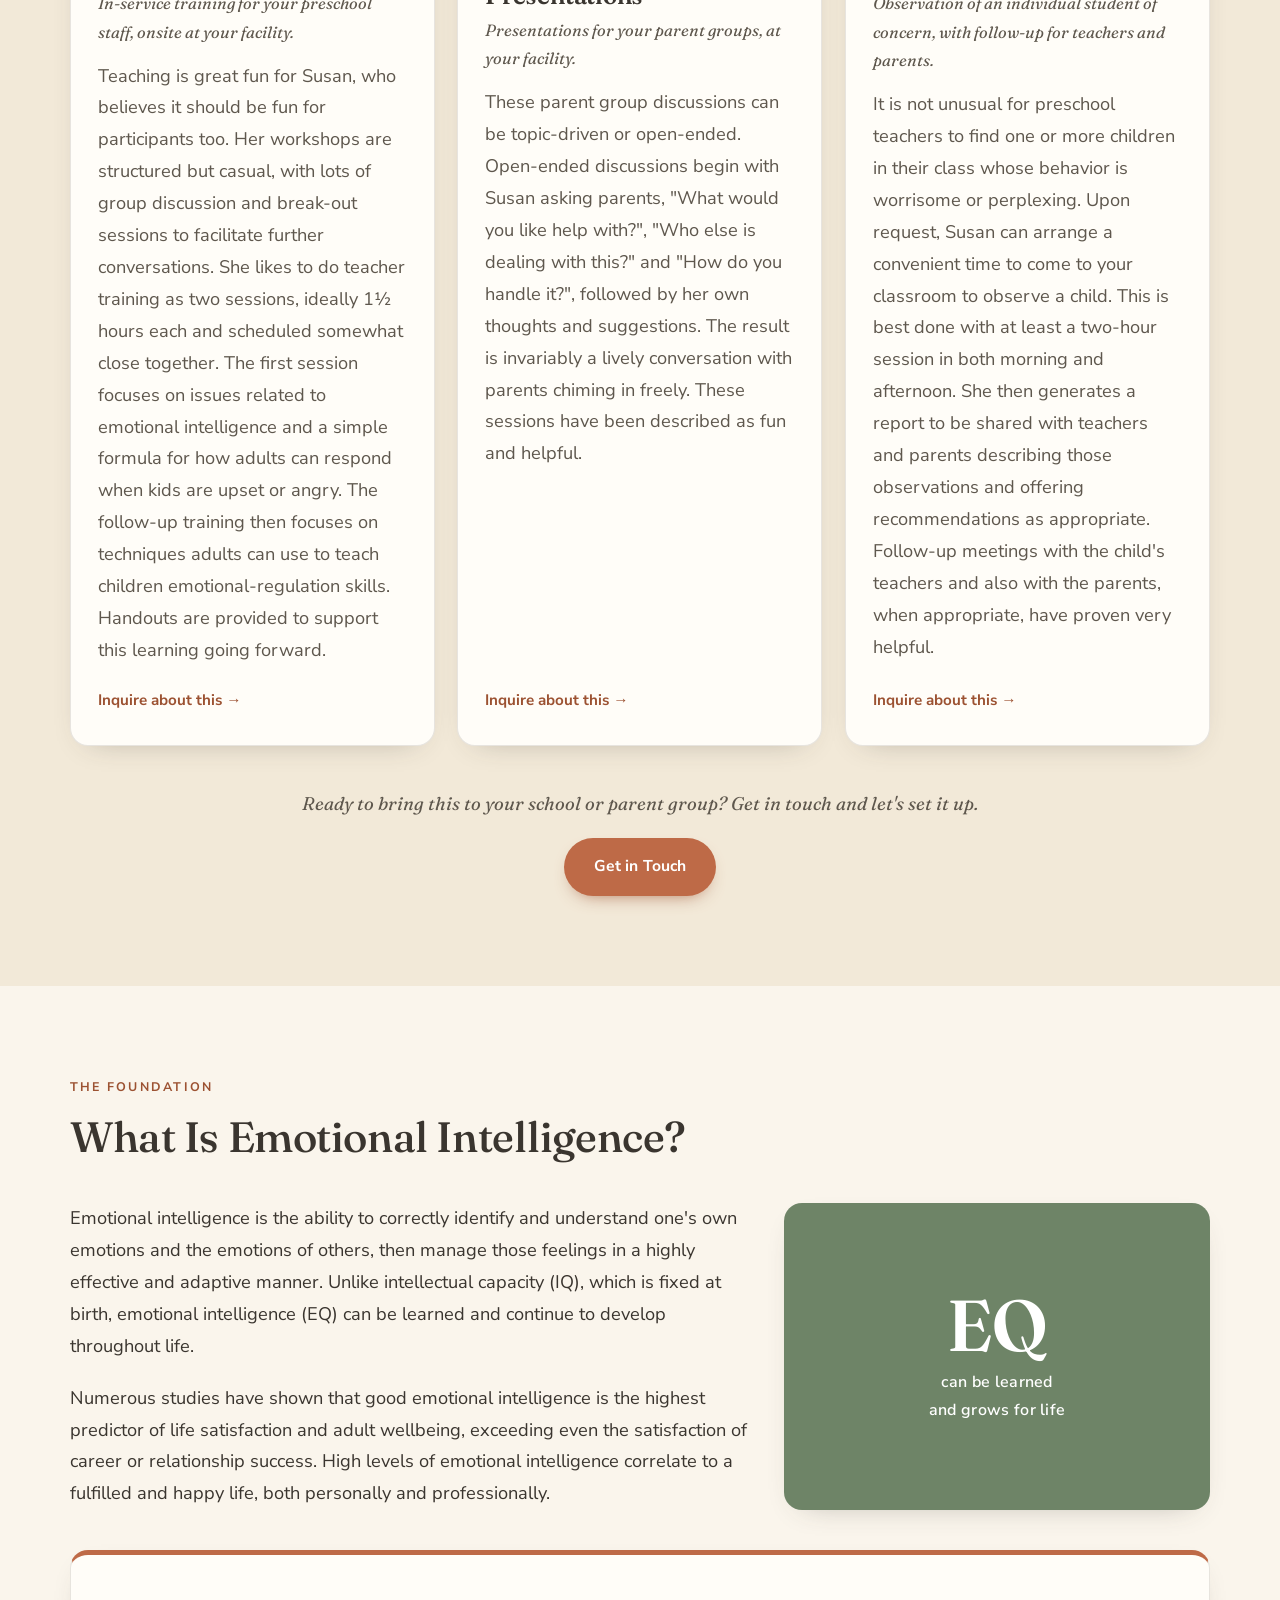
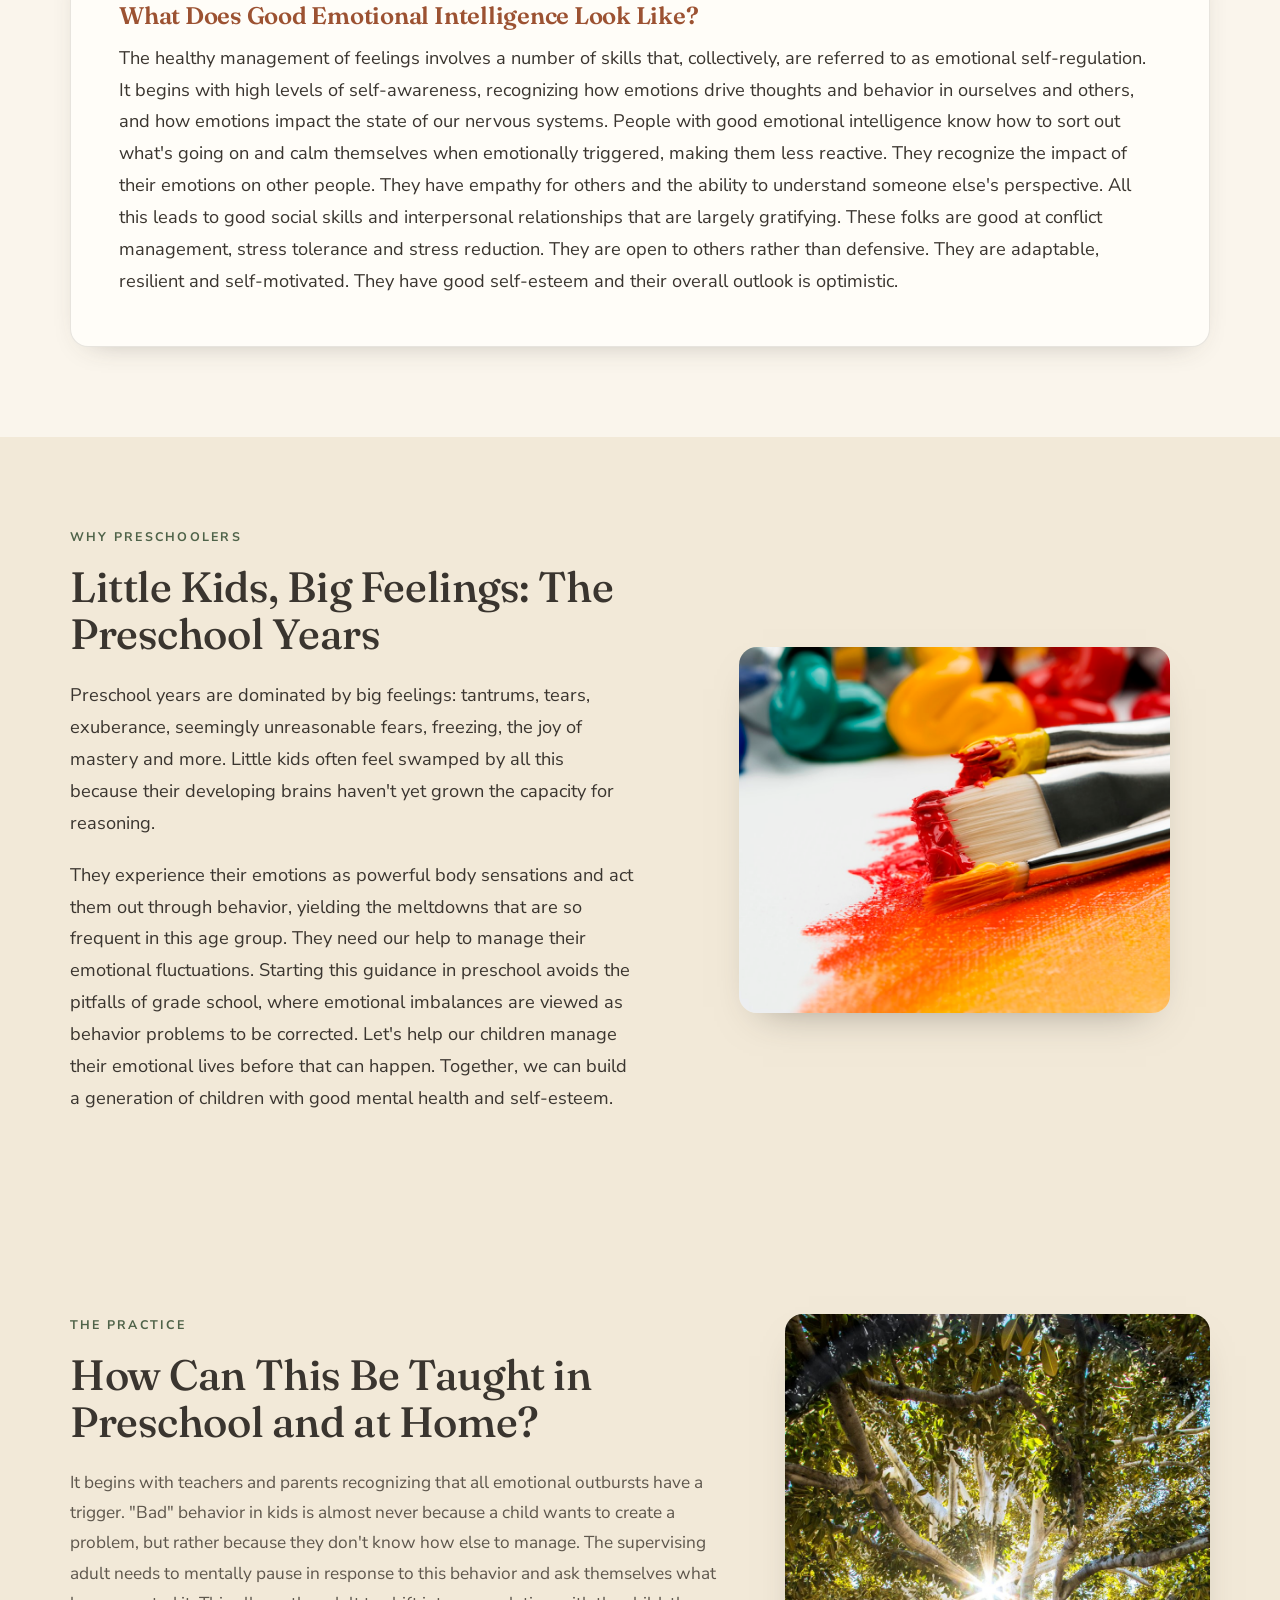
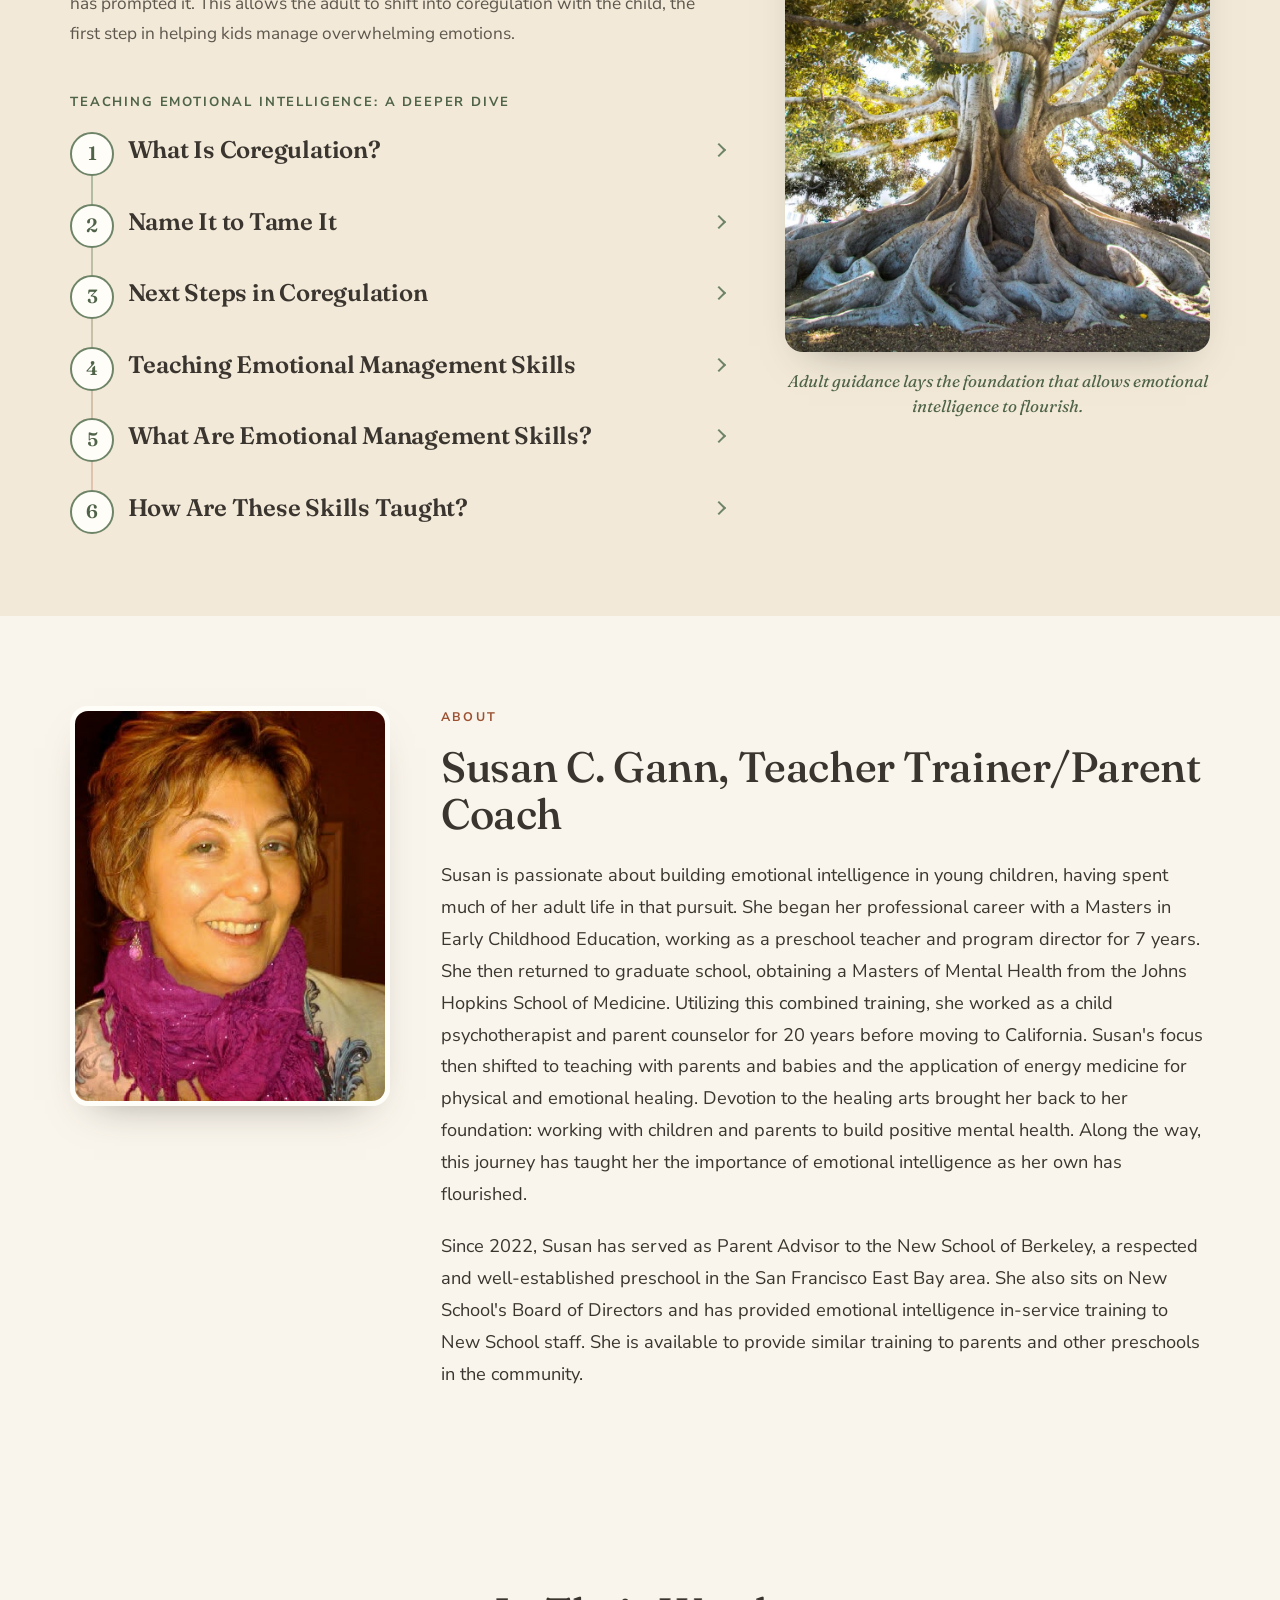
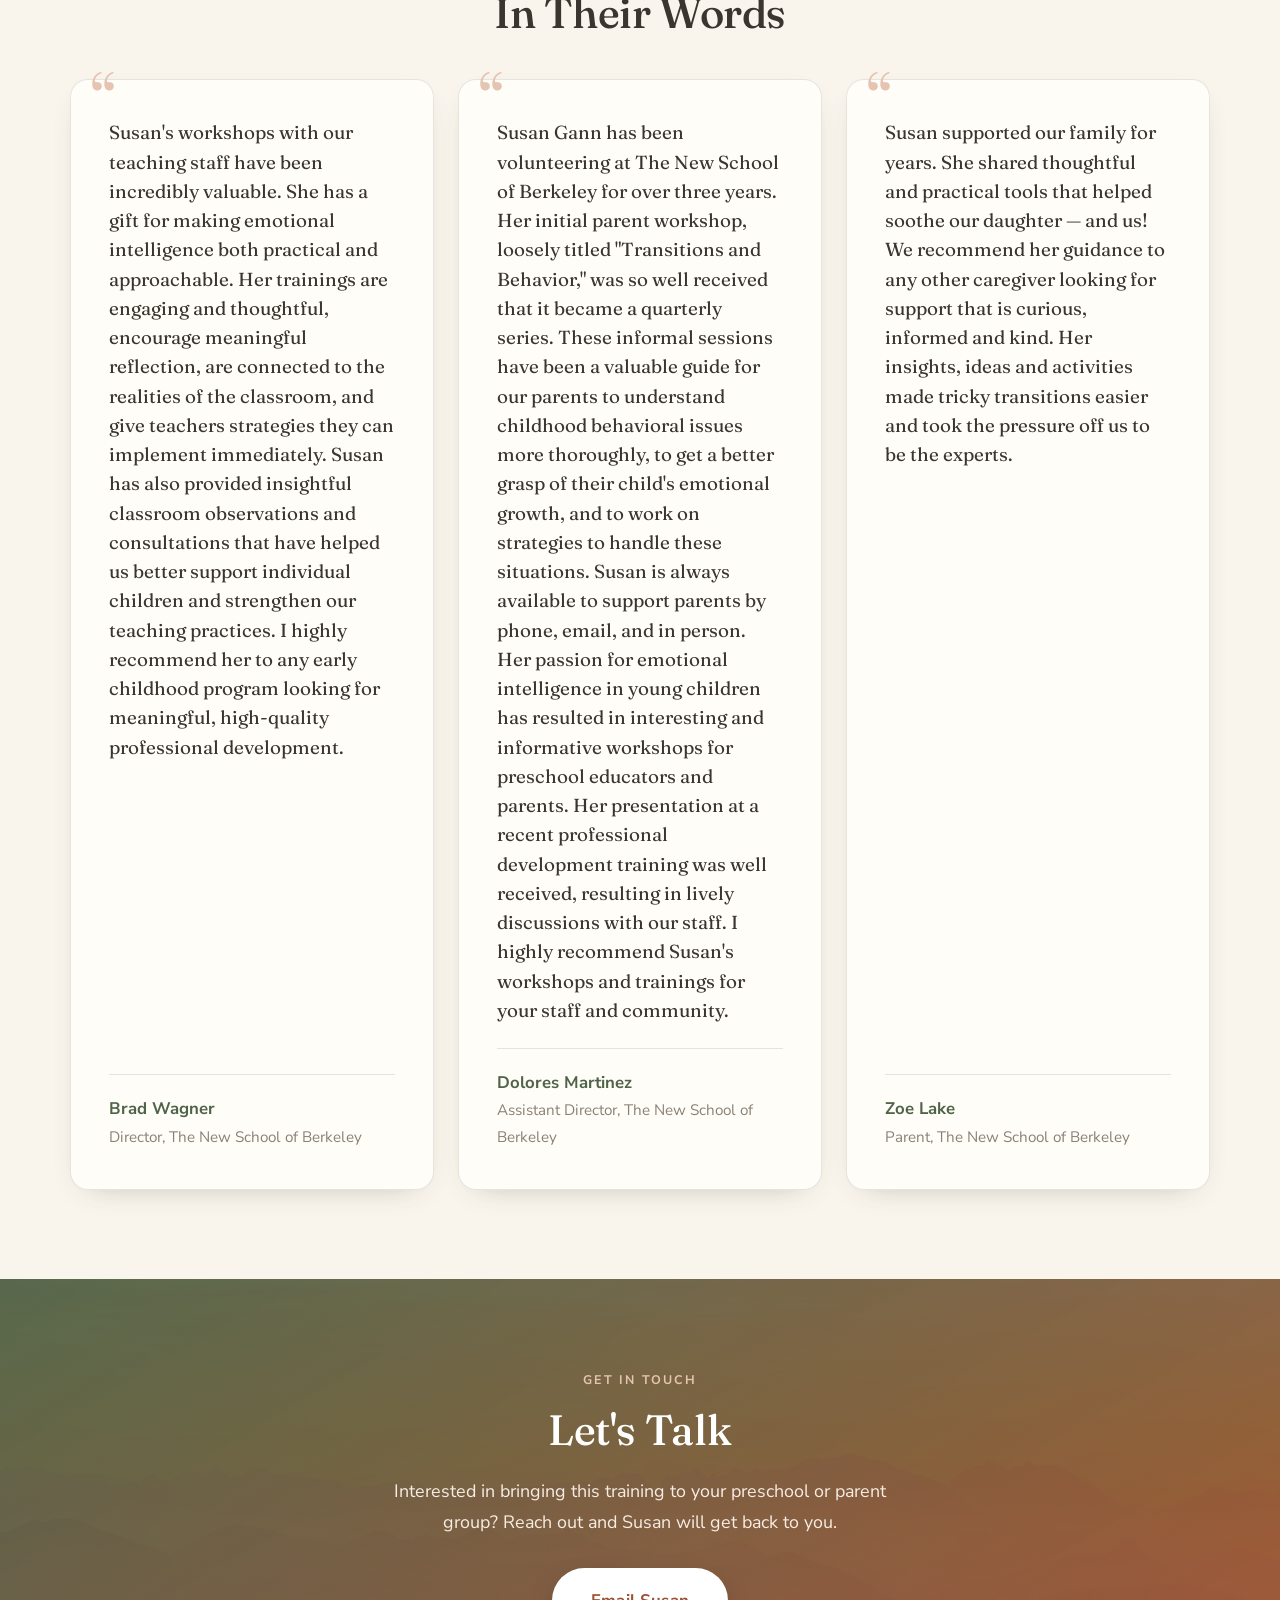
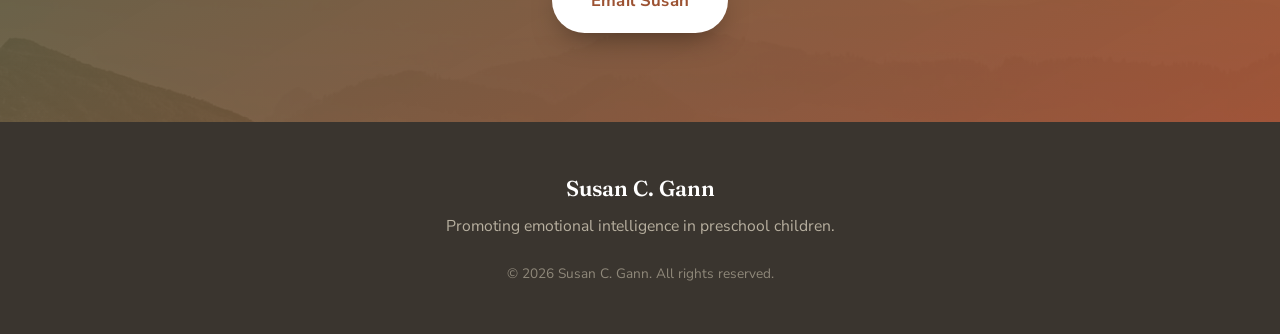
==== commit ac1d5566: "Apply Susan's content/layout updates; add beta_r2 readability variant Production site (index.html/st" ====
--- a/index.html
+++ b/index.html
@@ -55,8 +55,8 @@
       <nav class="primary-nav" id="primaryNav" aria-label="Primary">
         <ul>
           <li><a href="#offerings">Offerings</a></li>
+          <li><a href="#ei">Emotional Intelligence</a></li>
           <li><a href="#why">Why Preschoolers</a></li>
-          <li><a href="#ei">Emotional Intelligence</a></li>
           <li><a href="#how">How It's Taught</a></li>
           <li><a href="#about">About Susan</a></li>
           <li><a href="#testimonials">Voices</a></li>
@@ -74,12 +74,21 @@
       <div class="hero-media" role="img" aria-label="A golden field of grasses glowing at sunset, hills in the distance"></div>
       <div class="hero-overlay"></div>
       <div class="hero-content reveal">
-        <p class="eyebrow">Parent &amp; Teacher Trainer</p>
-        <h1 id="hero-heading">Promoting Emotional Intelligence in Preschool&nbsp;Children</h1>
+        <p class="eyebrow">Teacher Trainer/Parent Coach</p>
+        <h1 id="hero-heading"><span class="hero-kicker">Little Kids, Big Feelings:</span> Promoting Emotional Intelligence in Preschool&nbsp;Children</h1>
         <p class="hero-lede">Emotional intelligence can be taught. Laying that foundation in the preschool years gives children the beginning of emotional literacy — a head start with profound impact on lifelong happiness.</p>
         <div class="hero-actions">
           <a class="btn btn-primary" href="#offerings">See Offerings</a>
           <a class="btn btn-hero-ghost" href="#contact">Get in Touch</a>
+        </div>
+      </div>
+    </section>
+
+    <!-- Home intro copy -->
+    <section class="section intro" aria-label="Introduction">
+      <div class="wrap narrow">
+        <div class="prose reveal">
+          <p>In-service training for preschool teachers guides them to promote emotional intelligence in the classroom. Parents can be helped to work with the emotional underpinnings of their child's behavior. Susan's deep experience in preschool education, pediatric mental health and parent counseling, along with her easy demeanor with groups, makes her an ideal presenter on this subject. Her passion on this topic is compelling.</p>
         </div>
       </div>
     </section>
@@ -102,7 +111,7 @@
             </span>
             <h3>Preschool Staff Training</h3>
             <p class="card-sub">In-service training for your preschool staff, onsite at your facility.</p>
-            <p>Teaching is great fun for me — and I believe it should be fun for participants too. My workshops are structured but casual, with lots of group discussion and break-out sessions to spark further conversation. I like to run teacher training as two sessions of about 1½ hours each, scheduled fairly close together. The first focuses on emotional intelligence and a simple formula for how adults can respond when kids are upset or angry; the follow-up covers techniques adults can use to teach children emotional-regulation skills. Handouts support the learning going forward.</p>
+            <p>Teaching is great fun for Susan, who believes it should be fun for participants too. Her workshops are structured but casual, with lots of group discussion and break-out sessions to facilitate further conversations. She likes to do teacher training as two sessions, ideally 1½ hours each and scheduled somewhat close together. The first session focuses on issues related to emotional intelligence and a simple formula for how adults can respond when kids are upset or angry. The follow-up training then focuses on techniques adults can use to teach children emotional-regulation skills. Handouts are provided to support this learning going forward.</p>
             <a class="card-link" href="#contact">Inquire about this <span aria-hidden="true">&rarr;</span></a>
           </article>
           <article class="card reveal">
@@ -114,7 +123,7 @@
             </span>
             <h3>Parent Group Presentations</h3>
             <p class="card-sub">Presentations for your parent groups, at your facility.</p>
-            <p>These parent discussions can be topic-driven — at your request or the parents' — or open-ended. Open-ended sessions begin with my asking, "What are your concerns? What would you like help with?", followed by "Who else is dealing with this?" and "How do you handle it?", and then my own thoughts and suggestions. The result is invariably a lively conversation with parents chiming in freely. These sessions have been described as both fun and helpful.</p>
+            <p>These parent group discussions can be topic-driven or open-ended. Open-ended discussions begin with Susan asking parents, "What would you like help with?", "Who else is dealing with this?" and "How do you handle it?", followed by her own thoughts and suggestions. The result is invariably a lively conversation with parents chiming in freely. These sessions have been described as fun and helpful.</p>
             <a class="card-link" href="#contact">Inquire about this <span aria-hidden="true">&rarr;</span></a>
           </article>
           <article class="card reveal">
@@ -125,7 +134,7 @@
             </span>
             <h3>Individual Observation</h3>
             <p class="card-sub">Observation of an individual student of concern, with follow-up for teachers and parents.</p>
-            <p>It's not unusual for preschool teachers to find a child or two whose behavior is worrisome or perplexing. Upon request, I'll arrange a convenient time to come observe in your classroom. I do my best to be a neutral observer — neither teaching nor initiating play — though kids tend to pull me into their play anyway. I like to observe at least a two-hour session in both morning and afternoon before drawing any conclusions, then provide a written report for teachers and parents describing what I've seen and offering recommendations. Follow-up meetings — with teachers, and with parents when appropriate — have proven very helpful.</p>
+            <p>It is not unusual for preschool teachers to find one or more children in their class whose behavior is worrisome or perplexing. Upon request, Susan can arrange a convenient time to come to your classroom to observe a child. This is best done with at least a two-hour session in both morning and afternoon. She then generates a report to be shared with teachers and parents describing those observations and offering recommendations as appropriate. Follow-up meetings with the child's teachers and also with the parents, when appropriate, have proven very helpful.</p>
             <a class="card-link" href="#contact">Inquire about this <span aria-hidden="true">&rarr;</span></a>
           </article>
         </div>
@@ -136,15 +145,28 @@
       </div>
     </section>
 
-    <!-- Home intro copy -->
-    <section class="section intro" aria-label="Introduction">
-      <div class="wrap narrow">
-        <div class="prose reveal">
-          <p>In-service training for preschool teachers guides them to promote emotional intelligence in the classroom. Susan Gann offers such training, born of her deep experience both in preschool education and pediatric mental health.</p>
-          <p>Parents also benefit from this teaching as they learn to work with the emotional underpinnings of their child's behavior. Susan's long history of parent counseling and easy demeanor with parent groups makes her an ideal presenter on this subject. Her passion on this topic is compelling.</p>
-          <p>Together, we can build a generation of children with good mental health and self-esteem. While it's never too late to develop emotional intelligence in our children or ourselves, the wisdom of starting when kids are young is clear. Once the child enters grade school, emotional imbalances become viewed as behavior problems to be corrected. Let's help our children manage their emotional lives before that can happen.</p>
-        </div>
-        <p class="strapline reveal">Susan offers in-service training to preschool teachers and consultation to parents, in groups and individually.</p>
+    <!-- ===================== WHAT IS EI ===================== -->
+    <section class="section" id="ei" aria-labelledby="ei-heading">
+      <div class="wrap">
+        <div class="section-head reveal">
+          <p class="eyebrow eyebrow-clay">The Foundation</p>
+          <h2 id="ei-heading">What Is Emotional Intelligence?</h2>
+        </div>
+        <div class="ei-grid">
+          <div class="prose reveal">
+            <p>Emotional intelligence is the ability to correctly identify and understand one's own emotions and the emotions of others, then manage those feelings in a highly effective and adaptive manner. Unlike intellectual capacity (IQ), which is fixed at birth, emotional intelligence (EQ) can be learned and continue to develop throughout life.</p>
+            <p>Numerous studies have shown that good emotional intelligence is the highest predictor of life satisfaction and adult wellbeing, exceeding even the satisfaction of career or relationship success. High levels of emotional intelligence correlate to a fulfilled and happy life, both personally and professionally.</p>
+          </div>
+          <aside class="pull-stat reveal" aria-hidden="true">
+            <span class="pull-stat-big">EQ</span>
+            <span class="pull-stat-small">can be learned<br>and grows for life</span>
+          </aside>
+        </div>
+
+        <div class="callout-card reveal">
+          <h3>What Does Good Emotional Intelligence Look Like?</h3>
+          <p>The healthy management of feelings involves a number of skills that, collectively, are referred to as emotional self-regulation. It begins with high levels of self-awareness, recognizing how emotions drive thoughts and behavior in ourselves and others, and how emotions impact the state of our nervous systems. People with good emotional intelligence know how to sort out what's going on and calm themselves when emotionally triggered, making them less reactive. They recognize the impact of their emotions on other people. They have empathy for others and the ability to understand someone else's perspective. All this leads to good social skills and interpersonal relationships that are largely gratifying. These folks are good at conflict management, stress tolerance and stress reduction. They are open to others rather than defensive. They are adaptable, resilient and self-motivated. They have good self-esteem and their overall outlook is optimistic.</p>
+        </div>
       </div>
     </section>
 
@@ -154,39 +176,14 @@
         <div class="split-text reveal">
           <p class="eyebrow eyebrow-sage">Why Preschoolers</p>
           <h2 id="why-heading">Little Kids, Big Feelings: The Preschool Years</h2>
-          <p>Preschool years are dominated by big feelings: tantrums, tears, exuberance, seemingly unreasonable fears, freezing, the joy of mastery and more. Little kids often feel swamped by all this because their immature brains haven't yet developed the capacity for reasoning.</p>
-          <p>They experience their emotions as powerful body sensations and act them out through behavior, yielding the meltdowns that are so frequent in this age group. They need our help to manage their emotional fluctuations. When done well, this adult guidance lays the foundation that allows emotional intelligence to flourish.</p>
+          <p>Preschool years are dominated by big feelings: tantrums, tears, exuberance, seemingly unreasonable fears, freezing, the joy of mastery and more. Little kids often feel swamped by all this because their developing brains haven't yet grown the capacity for reasoning.</p>
+          <p>They experience their emotions as powerful body sensations and act them out through behavior, yielding the meltdowns that are so frequent in this age group. They need our help to manage their emotional fluctuations. Starting this guidance in preschool avoids the pitfalls of grade school, where emotional imbalances are viewed as behavior problems to be corrected. Let's help our children manage their emotional lives before that can happen. Together, we can build a generation of children with good mental health and self-esteem.</p>
         </div>
         <figure class="split-media reveal">
           <!-- Real free-license photo: paintbrushes and vivid paint — the big, expressive feelings of early childhood -->
           <img src="images/feelings.jpg" width="1200" height="800" loading="lazy" decoding="async"
                alt="Paintbrushes loaded with bright red, orange and yellow paint sweeping across a page, evoking the vivid, expressive feelings of young children.">
         </figure>
-      </div>
-    </section>
-
-    <!-- ===================== WHAT IS EI ===================== -->
-    <section class="section" id="ei" aria-labelledby="ei-heading">
-      <div class="wrap">
-        <div class="section-head reveal">
-          <p class="eyebrow eyebrow-clay">The Foundation</p>
-          <h2 id="ei-heading">What Is Emotional Intelligence?</h2>
-        </div>
-        <div class="ei-grid">
-          <div class="prose reveal">
-            <p>Emotional intelligence is the ability to correctly identify and understand one's own emotions and the emotions of others, then manage those feelings in a highly effective and adaptive manner. Unlike intellectual capacity (IQ), which is fixed at birth, emotional intelligence (EQ) can be learned and continues to develop throughout life.</p>
-          </div>
-          <aside class="pull-stat reveal" aria-hidden="true">
-            <span class="pull-stat-big">EQ</span>
-            <span class="pull-stat-small">can be learned<br>and grows for life</span>
-          </aside>
-        </div>
-
-        <div class="callout-card reveal">
-          <h3>Why Is Emotional Intelligence Important?</h3>
-          <p>Numerous studies have shown that good emotional intelligence is the highest predictor of life satisfaction and adult wellbeing, exceeding even the satisfaction of career or relationship success. High levels of emotional intelligence correlate to a fulfilled and happy life, both personally and professionally.</p>
-          <p>This healthy management of feelings involves a number of skills that, collectively, are referred to as emotional self-regulation. It begins with high levels of self-awareness, recognizing how emotions drive thoughts and behavior in themselves and others, and how emotions impact the state of our nervous systems. People with good emotional intelligence know how to sort out what's going on and calm themselves when emotionally triggered. They are less reactive because they are able to think through how they wish to respond in an emotionally charged situation. They recognize the impact of their emotions on other people. They have the ability to understand someone else's perspective and so develop genuine compassion and empathy for others. All this leads to good social skills and interpersonal relationships that are largely gratifying. These folks are good at conflict management, stress tolerance and stress reduction. They are open to others rather than defensive. They are adaptable and resilient. They have good self-esteem and their overall outlook is optimistic.</p>
-        </div>
       </div>
     </section>
 
@@ -201,13 +198,14 @@
               <p class="section-head-lede">It begins with teachers and parents recognizing that all emotional outbursts have a trigger. "Bad" behavior in kids is almost never because a child wants to create a problem, but rather because they don't know how else to manage. The supervising adult needs to mentally pause in response to this behavior and ask themselves what has prompted it. This allows the adult to shift into coregulation with the child, the first step in helping kids manage overwhelming emotions.</p>
             </div>
 
+            <p class="timeline-label reveal">Teaching Emotional Intelligence: A Deeper Dive</p>
             <ol class="timeline">
             <li class="timeline-step reveal">
               <span class="timeline-num">1</span>
               <details class="timeline-body accordion">
                 <summary class="accordion-summary"><h3>What Is Coregulation?</h3></summary>
                 <div class="accordion-content">
-                  <p>Coregulation is the act of the adult essentially lending their sense of calm to the child. It occurs when the adult lets go of their own reactivity and connects with the child from a place of calm neutrality and respect. It can look as simple and passive as just sitting near a tantruming child, maintaining one's own peaceful composure until that calm rubs off on the child. It is often — especially as the child matures — more active, with verbal expressions of empathy and the naming of the emotion driving the behavior.</p>
+                  <p>Coregulation is the act of the adult essentially lending their sense of calm to the child. It occurs when the adult lets go of their own reactivity and connects with the child from a place of calm neutrality and respect. It can look as simple and passive as just sitting near a tantruming child, maintaining one's own peaceful composure until that calm rubs off on the child. The following steps come next.</p>
                 </div>
               </details>
             </li>
@@ -234,7 +232,7 @@
               <details class="timeline-body accordion">
                 <summary class="accordion-summary"><h3>Teaching Emotional Management Skills</h3></summary>
                 <div class="accordion-content">
-                  <p>There are many practical tools children can be taught to deal with big emotions, but such teaching can only happen when calm is restored. Teaching these skills needs to happen outside of the blow-up, because a child having an emotional meltdown is a child whose immature brain has been hijacked by overwhelming sensations. A child in that state is incapable of reasoning or learning new skills. When teachers and parents consciously teach emotional management skills as a regular part of a child's day, they give kids tools to employ when big feelings hit.</p>
+                  <p>There are many practical tools children can be taught to deal with big emotions. However, such teaching can only happen when calm is restored because a child having an emotional meltdown is a child whose immature brain has been hijacked by overwhelming sensations. A child in that state is incapable of reasoning or learning new skills. This is why teachers and parents need to consciously teach emotional management skills as a regular part of a child's day. Practicing those skills when calm gives kids tools to employ when big feelings hit.</p>
                 </div>
               </details>
             </li>
@@ -244,7 +242,15 @@
                 <summary class="accordion-summary"><h3>What Are Emotional Management Skills?</h3></summary>
                 <div class="accordion-content">
                   <p>Emotionally intelligent people have a wide variety of tools they employ to manage overwhelming emotions, many of which can be taught to young children. These include numerous techniques for focusing on and directing the breath, the release of excess physical energy brought on by excess/difficult emotions, singing and humming, specific physical movements to restore a sense of agency, and others. Recognizing the emotional cues of those around us builds on these skills by instilling empathy.</p>
-                  <p>Preschool teachers and parents promote emotional intelligence in young children by incorporating such teaching in their interactions with kids. Sometimes this teaching happens as a game; sometimes it happens through casual comments and observations; sometimes it happens by reflecting on the emotional experiences of characters in the books we read to them. Teachers and parents who consciously employ this approach lay vital groundwork for the lifelong wellbeing of children in our care.</p>
+                </div>
+              </details>
+            </li>
+            <li class="timeline-step reveal">
+              <span class="timeline-num">6</span>
+              <details class="timeline-body accordion">
+                <summary class="accordion-summary"><h3>How Are These Skills Taught?</h3></summary>
+                <div class="accordion-content">
+                  <p>Preschool teachers and parents promote emotional intelligence in young children by incorporating such teaching in their daily interactions with kids. Sometimes it happens as a game; sometimes it happens through casual comments and observations; sometimes it happens by reflecting on the emotional experiences of characters in the books we read to them. Teachers and parents who consciously employ this approach lay vital groundwork for the lifelong well-being of children in their care.</p>
                 </div>
               </details>
             </li>
@@ -272,9 +278,9 @@
         </div>
         <div class="about-text reveal">
           <p class="eyebrow eyebrow-clay">About</p>
-          <h2 id="about-heading">Susan C. Gann, Parent/Teacher Trainer</h2>
-          <p>Susan is passionate about building emotional intelligence in young children, having spent much of her adult life in that pursuit. She began her professional career with a Master's in Early Childhood Education, working as a preschool teacher and program director for 7 years. She then returned to graduate school, obtaining a Master's of Mental Health from the Johns Hopkins School of Medicine. Utilizing this combined training, she worked as a child psychotherapist and parent counselor for 20 years before moving to California. Susan no longer works as a therapist but has continued to expand her skills and understanding of children and human nature in general. She became a Certified Instructor of Infant Massage, working with parents and their babies on how to build deep connection and comfort. She pursued training in energy medicine, becoming a Reiki master, certified acupressurist, and practitioner of Healing Touch. This devotion to the healing arts brought her back to her foundation: working with children and parents to build positive mental health. Along the way, this journey has taught her the importance of emotional intelligence as her own has flourished.</p>
-          <p>Susan currently serves as Parent Advisor to the New School of Berkeley, a respected and well-established preschool in the San Francisco East Bay area. She also serves on New School's Board of Directors and has provided emotional intelligence in-service training to New School staff. She is available to provide similar training to parents and other preschools in the community.</p>
+          <h2 id="about-heading">Susan C. Gann, Teacher Trainer/Parent Coach</h2>
+          <p>Susan is passionate about building emotional intelligence in young children, having spent much of her adult life in that pursuit. She began her professional career with a Masters in Early Childhood Education, working as a preschool teacher and program director for 7 years. She then returned to graduate school, obtaining a Masters of Mental Health from the Johns Hopkins School of Medicine. Utilizing this combined training, she worked as a child psychotherapist and parent counselor for 20 years before moving to California. Susan's focus then shifted to teaching with parents and babies and the application of energy medicine for physical and emotional healing. Devotion to the healing arts brought her back to her foundation: working with children and parents to build positive mental health. Along the way, this journey has taught her the importance of emotional intelligence as her own has flourished.</p>
+          <p>Since 2022, Susan has served as Parent Advisor to the New School of Berkeley, a respected and well-established preschool in the San Francisco East Bay area. She also sits on New School's Board of Directors and has provided emotional intelligence in-service training to New School staff. She is available to provide similar training to parents and other preschools in the community.</p>
         </div>
       </div>
     </section>
--- a/styles.css
+++ b/styles.css
@@ -218,6 +218,11 @@
 }
 .hero .eyebrow { color: #F1D9C6; }
 .hero h1 { color: #fff; text-shadow: 0 2px 18px rgba(30,24,18,.4); margin-bottom: .35em; }
+.hero-kicker {
+  display: block; font-family: var(--sans); font-weight: 700;
+  font-size: clamp(1rem, .85rem + 0.6vw, 1.3rem); letter-spacing: .01em;
+  color: var(--clay-soft); margin-bottom: .2em;
+}
 .hero-lede {
   font-size: clamp(1.1rem, 1rem + 0.5vw, 1.4rem);
   color: #F7F1E7; max-width: 40ch; margin-bottom: 1.8rem;
@@ -245,16 +250,6 @@
 
 /* Intro */
 .intro { padding-top: clamp(2.6rem, 5vw, 4rem); }
-.strapline {
-  margin-top: 2.4rem;
-  font-family: var(--serif);
-  font-size: clamp(1.15rem, 1rem + 0.8vw, 1.5rem);
-  font-style: italic;
-  line-height: 1.5;
-  color: var(--sage-dark);
-  border-left: 4px solid var(--sage-light);
-  padding: .3rem 0 .3rem 1.4rem;
-}
 
 /* Split (Why Preschoolers) */
 .split { display: grid; grid-template-columns: 1fr; gap: clamp(2rem, 5vw, 4rem); align-items: center; }
@@ -294,6 +289,11 @@
 @media (min-width: 940px) { .how-layout { grid-template-columns: 1.55fr 1fr; } }
 .how-main { min-width: 0; }
 
+.timeline-label {
+  font-family: var(--sans); font-weight: 700; font-size: .82rem;
+  text-transform: uppercase; letter-spacing: .14em; color: var(--sage-dark);
+  margin: 0 0 1.1rem;
+}
 .timeline { list-style: none; margin: 0; padding: 0; position: relative; }
 .timeline::before {
   content: ""; position: absolute; left: 21px; top: 8px; bottom: 8px; width: 2px;
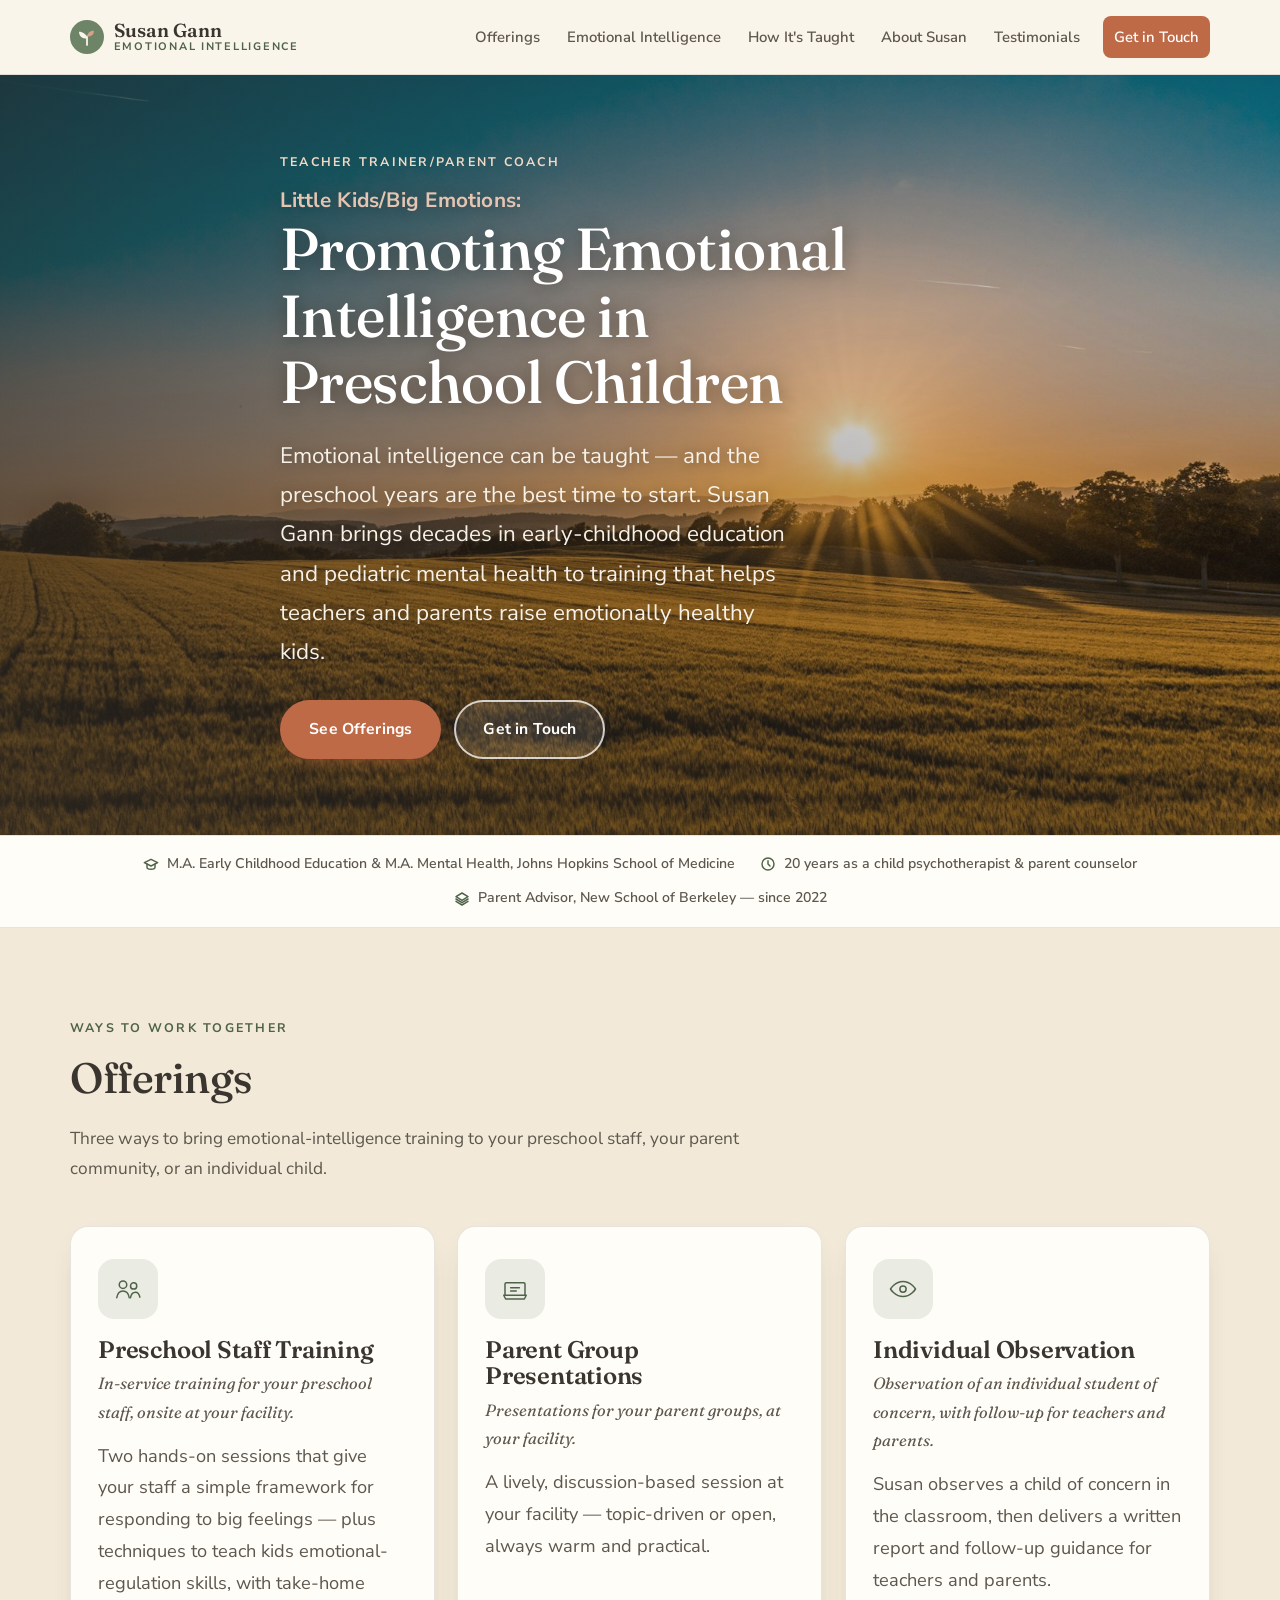
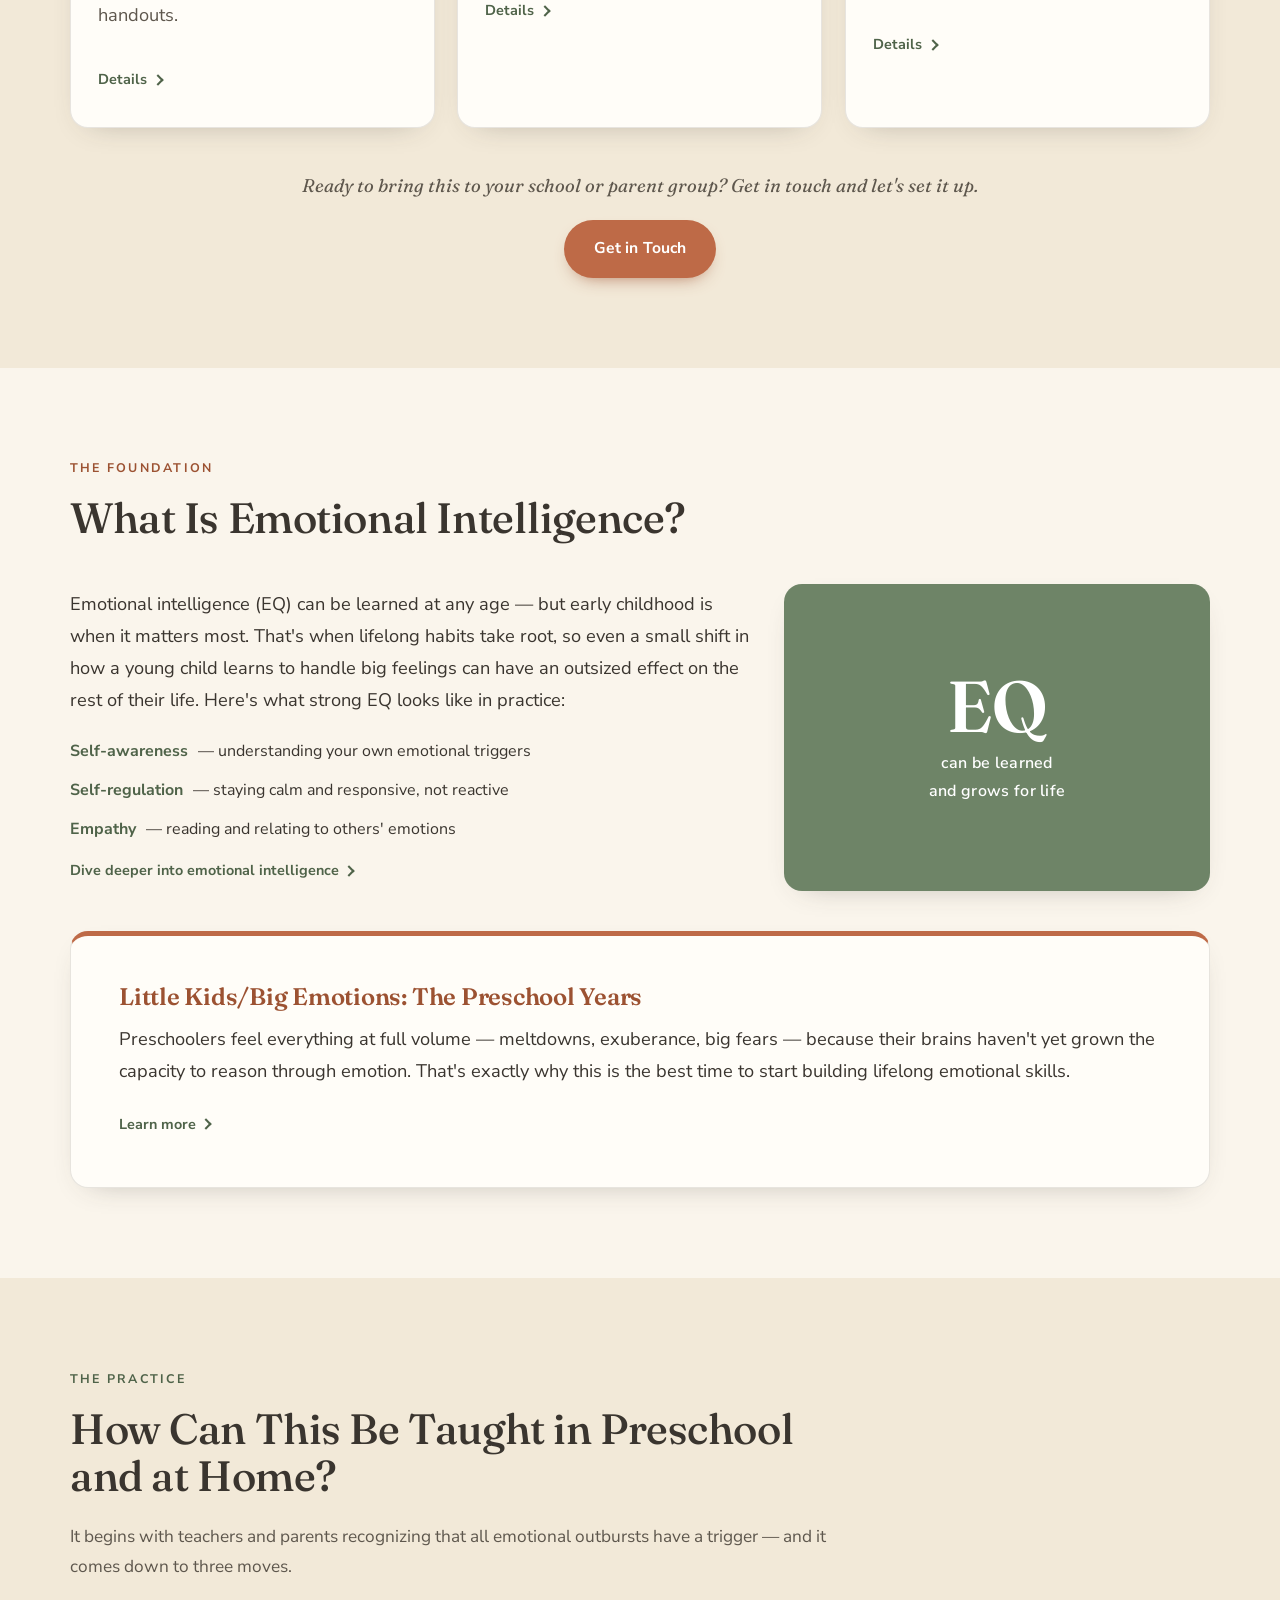
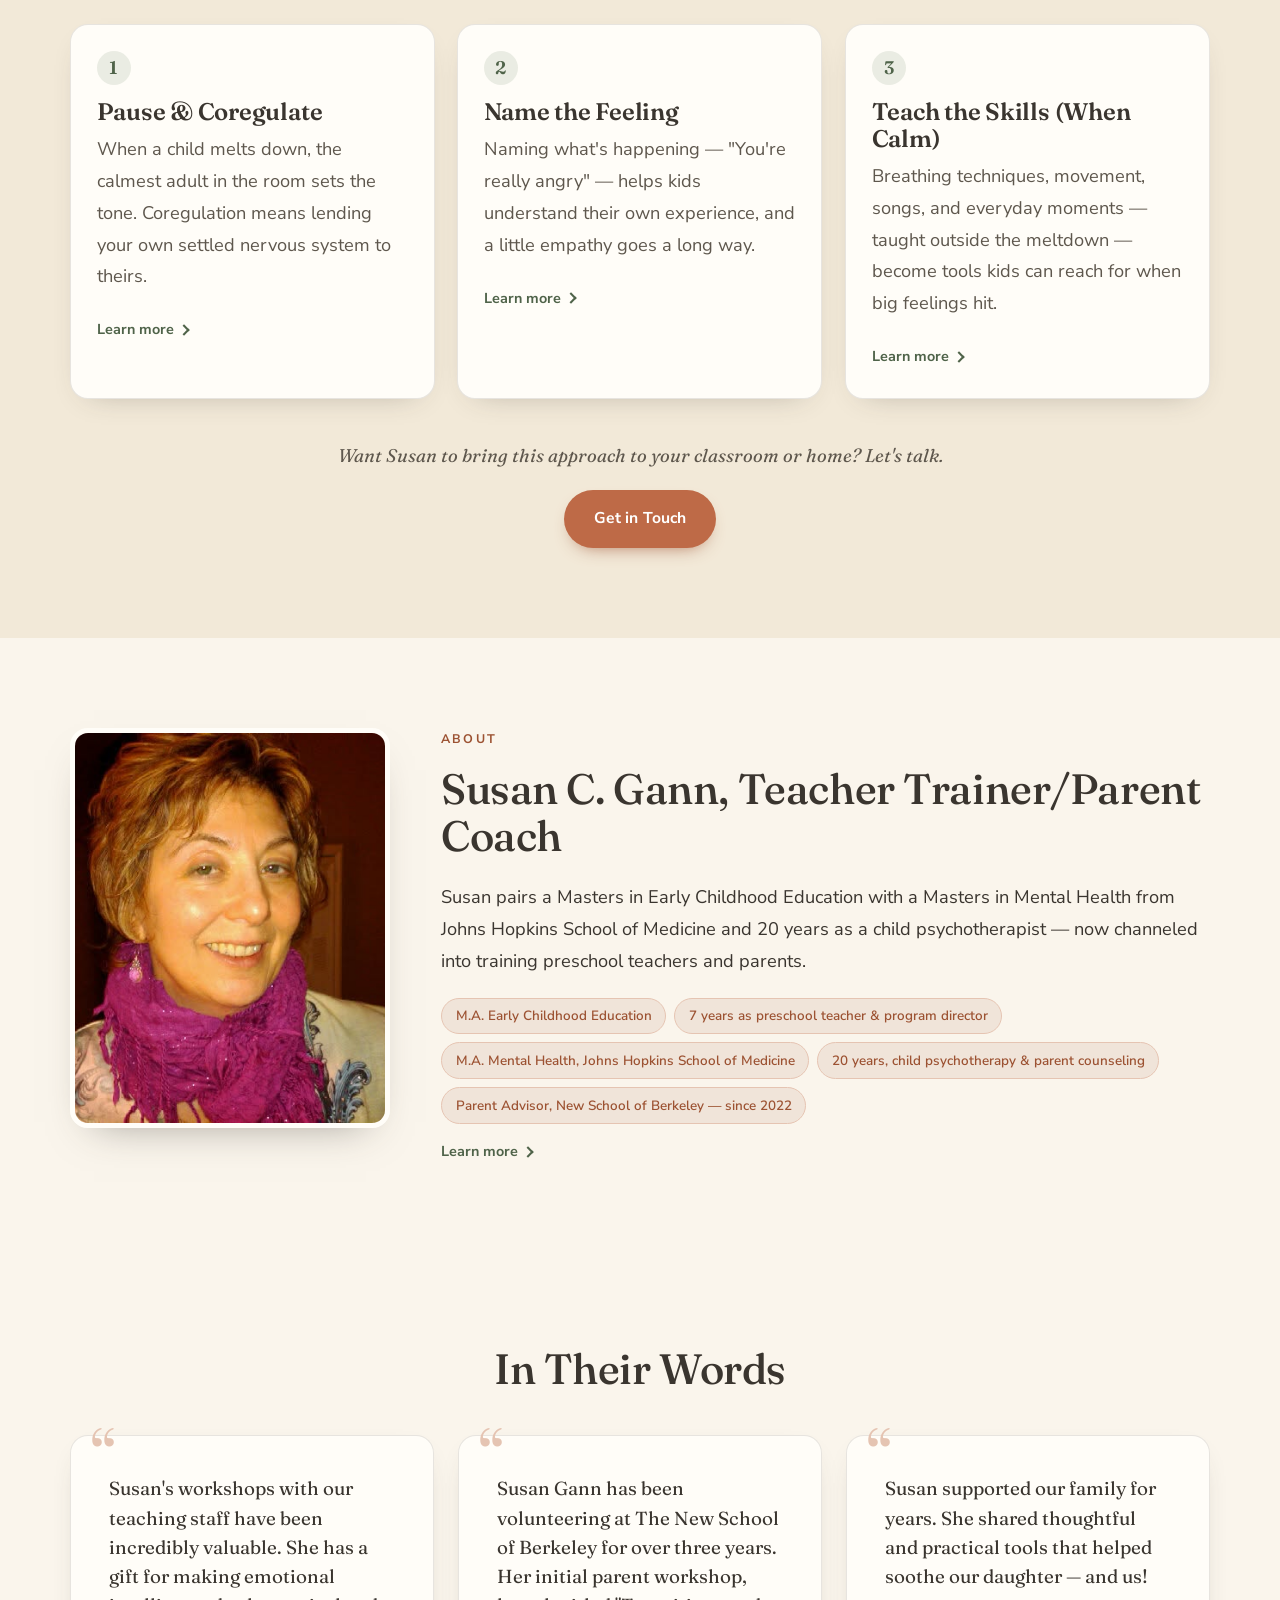
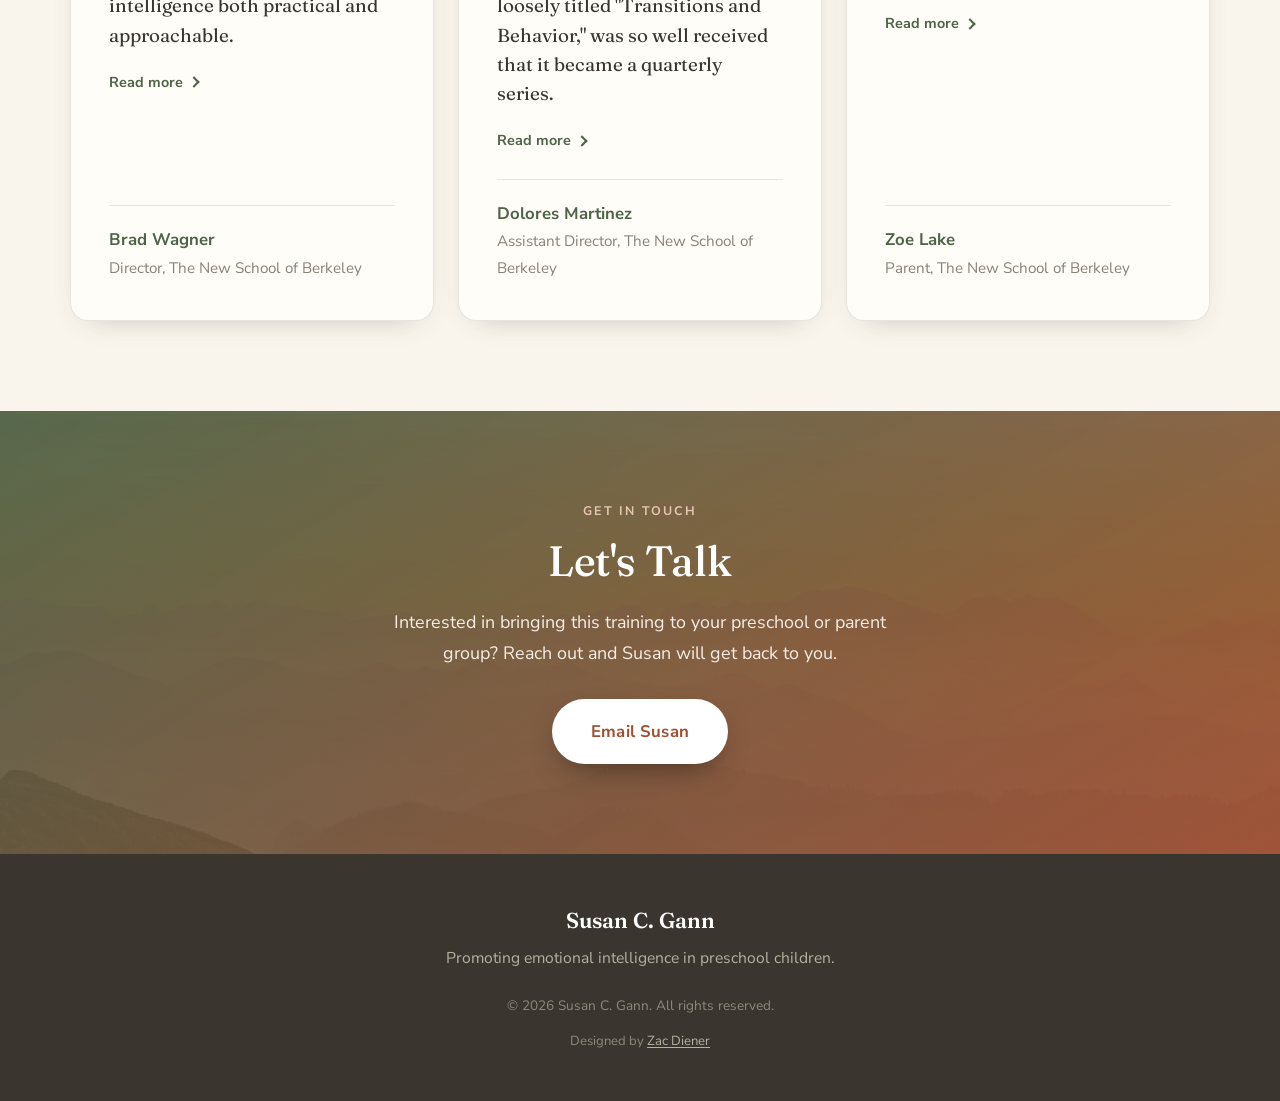
==== commit 8678992b: "Promote beta_r2 to production; retire old layout and unrelated beta folder Susan approved the beta_r" ====
--- a/index.html
+++ b/index.html
@@ -5,13 +5,13 @@
   <!-- Mark that JS is available so reveal-animations only hide content when they can also un-hide it. -->
   <script>document.documentElement.classList.add('js');</script>
   <meta name="viewport" content="width=device-width, initial-scale=1">
-  <title>Susan Gann — Promoting Emotional Intelligence in Preschool Children</title>
-  <meta name="description" content="In-service training for preschool teachers and consultation for parents on nurturing emotional intelligence in young children. Presented by Susan C. Gann, parent/teacher trainer.">
+  <title>Susan Gann — Little Kids/Big Emotions: Promoting Emotional Intelligence in Preschool Children</title>
+  <meta name="description" content="In-service training for preschool teachers and consultation for parents on nurturing emotional intelligence in young children. Presented by Susan C. Gann, teacher trainer/parent coach.">
   <meta name="theme-color" content="#6E8467">
 
   <!-- Open Graph -->
   <meta property="og:type" content="website">
-  <meta property="og:title" content="Promoting Emotional Intelligence in Preschool Children">
+  <meta property="og:title" content="Little Kids/Big Emotions: Promoting Emotional Intelligence in Preschool Children">
   <meta property="og:description" content="In-service training for preschool teachers and consultation for parents, with Susan C. Gann — bridging early-childhood education and pediatric mental health.">
   <meta property="og:image" content="images/hero.jpg">
   <meta name="twitter:card" content="summary_large_image">
@@ -56,10 +56,9 @@
         <ul>
           <li><a href="#offerings">Offerings</a></li>
           <li><a href="#ei">Emotional Intelligence</a></li>
-          <li><a href="#why">Why Preschoolers</a></li>
           <li><a href="#how">How It's Taught</a></li>
           <li><a href="#about">About Susan</a></li>
-          <li><a href="#testimonials">Voices</a></li>
+          <li><a href="#testimonials">Testimonials</a></li>
           <li><a class="nav-cta" href="#contact">Get in Touch</a></li>
         </ul>
       </nav>
@@ -70,13 +69,12 @@
 
     <!-- ===================== HERO / HOME ===================== -->
     <section class="hero" id="home" aria-labelledby="hero-heading">
-      <!-- Real free-license photo: warm golden meadow at sunset (calm, non-identifying) -->
       <div class="hero-media" role="img" aria-label="A golden field of grasses glowing at sunset, hills in the distance"></div>
       <div class="hero-overlay"></div>
       <div class="hero-content reveal">
         <p class="eyebrow">Teacher Trainer/Parent Coach</p>
-        <h1 id="hero-heading"><span class="hero-kicker">Little Kids, Big Feelings:</span> Promoting Emotional Intelligence in Preschool&nbsp;Children</h1>
-        <p class="hero-lede">Emotional intelligence can be taught. Laying that foundation in the preschool years gives children the beginning of emotional literacy — a head start with profound impact on lifelong happiness.</p>
+        <h1 id="hero-heading"><span class="hero-kicker">Little Kids/Big Emotions:</span> Promoting Emotional Intelligence in Preschool&nbsp;Children</h1>
+        <p class="hero-lede">Emotional intelligence can be taught — and the preschool years are the best time to start. Susan Gann brings decades in early-childhood education and pediatric mental health to training that helps teachers and parents raise emotionally healthy kids.</p>
         <div class="hero-actions">
           <a class="btn btn-primary" href="#offerings">See Offerings</a>
           <a class="btn btn-hero-ghost" href="#contact">Get in Touch</a>
@@ -84,14 +82,23 @@
       </div>
     </section>
 
-    <!-- Home intro copy -->
-    <section class="section intro" aria-label="Introduction">
-      <div class="wrap narrow">
-        <div class="prose reveal">
-          <p>In-service training for preschool teachers guides them to promote emotional intelligence in the classroom. Parents can be helped to work with the emotional underpinnings of their child's behavior. Susan's deep experience in preschool education, pediatric mental health and parent counseling, along with her easy demeanor with groups, makes her an ideal presenter on this subject. Her passion on this topic is compelling.</p>
-        </div>
-      </div>
-    </section>
+    <!-- ===================== TRUST BAR ===================== -->
+    <div class="trust-bar" aria-label="Susan's credentials at a glance">
+      <div class="trust-bar-inner">
+        <span class="trust-item">
+          <svg width="16" height="16" viewBox="0 0 24 24" fill="none" stroke="currentColor" stroke-width="2.2" stroke-linecap="round" stroke-linejoin="round" aria-hidden="true"><path d="M22 10 12 5 2 10l10 5 10-5Z"/><path d="M6 12v5c0 1.7 2.7 3 6 3s6-1.3 6-3v-5"/></svg>
+          M.A. Early Childhood Education &amp; M.A. Mental Health, Johns Hopkins School of Medicine
+        </span>
+        <span class="trust-item">
+          <svg width="16" height="16" viewBox="0 0 24 24" fill="none" stroke="currentColor" stroke-width="2.2" stroke-linecap="round" stroke-linejoin="round" aria-hidden="true"><circle cx="12" cy="12" r="9"/><path d="M12 7v5l3 3"/></svg>
+          20 years as a child psychotherapist &amp; parent counselor
+        </span>
+        <span class="trust-item">
+          <svg width="16" height="16" viewBox="0 0 24 24" fill="none" stroke="currentColor" stroke-width="2.2" stroke-linecap="round" stroke-linejoin="round" aria-hidden="true"><path d="M12 3 3 8.5 12 14l9-5.5L12 3Z"/><path d="M3 15.5 12 21l9-5.5M3 12l9 5.5 9-5.5"/></svg>
+          Parent Advisor, New School of Berkeley — since 2022
+        </span>
+      </div>
+    </div>
 
     <!-- ===================== OFFERINGS ===================== -->
     <section class="section section-tint" id="offerings" aria-labelledby="offerings-heading">
@@ -111,8 +118,17 @@
             </span>
             <h3>Preschool Staff Training</h3>
             <p class="card-sub">In-service training for your preschool staff, onsite at your facility.</p>
-            <p>Teaching is great fun for Susan, who believes it should be fun for participants too. Her workshops are structured but casual, with lots of group discussion and break-out sessions to facilitate further conversations. She likes to do teacher training as two sessions, ideally 1½ hours each and scheduled somewhat close together. The first session focuses on issues related to emotional intelligence and a simple formula for how adults can respond when kids are upset or angry. The follow-up training then focuses on techniques adults can use to teach children emotional-regulation skills. Handouts are provided to support this learning going forward.</p>
-            <a class="card-link" href="#contact">Inquire about this <span aria-hidden="true">&rarr;</span></a>
+            <p>Two hands-on sessions that give your staff a simple framework for responding to big feelings — plus techniques to teach kids emotional-regulation skills, with take-home handouts.</p>
+            <details class="expand">
+              <summary class="expand-summary">
+                <span class="expand-label-closed">Details</span>
+                <span class="expand-label-open">Hide details</span>
+                <span class="expand-chevron" aria-hidden="true"></span>
+              </summary>
+              <div class="expand-content">
+                <p>Teaching is great fun for Susan, who believes it should be fun for participants too. Her workshops are structured but casual, with lots of group discussion and break-out sessions to facilitate further conversations. She likes to do teacher training as two sessions, ideally 1½ hours each and scheduled somewhat close together. The first session focuses on issues related to emotional intelligence and a simple formula for how adults can respond when kids are upset or angry. The follow-up training then focuses on techniques adults can use to teach children emotional-regulation skills. Handouts are provided to support this learning going forward.</p>
+              </div>
+            </details>
           </article>
           <article class="card reveal">
             <span class="card-icon" aria-hidden="true">
@@ -123,8 +139,17 @@
             </span>
             <h3>Parent Group Presentations</h3>
             <p class="card-sub">Presentations for your parent groups, at your facility.</p>
-            <p>These parent group discussions can be topic-driven or open-ended. Open-ended discussions begin with Susan asking parents, "What would you like help with?", "Who else is dealing with this?" and "How do you handle it?", followed by her own thoughts and suggestions. The result is invariably a lively conversation with parents chiming in freely. These sessions have been described as fun and helpful.</p>
-            <a class="card-link" href="#contact">Inquire about this <span aria-hidden="true">&rarr;</span></a>
+            <p>A lively, discussion-based session at your facility — topic-driven or open, always warm and practical.</p>
+            <details class="expand">
+              <summary class="expand-summary">
+                <span class="expand-label-closed">Details</span>
+                <span class="expand-label-open">Hide details</span>
+                <span class="expand-chevron" aria-hidden="true"></span>
+              </summary>
+              <div class="expand-content">
+                <p>These parent group discussions can be topic-driven or open-ended. Open-ended discussions begin with Susan asking parents, "What would you like help with?", "Who else is dealing with this?" and "How do you handle it?", followed by her own thoughts and suggestions. The result is invariably a lively conversation with parents chiming in freely. These sessions have been described as fun and helpful.</p>
+              </div>
+            </details>
           </article>
           <article class="card reveal">
             <span class="card-icon" aria-hidden="true">
@@ -134,8 +159,17 @@
             </span>
             <h3>Individual Observation</h3>
             <p class="card-sub">Observation of an individual student of concern, with follow-up for teachers and parents.</p>
-            <p>It is not unusual for preschool teachers to find one or more children in their class whose behavior is worrisome or perplexing. Upon request, Susan can arrange a convenient time to come to your classroom to observe a child. This is best done with at least a two-hour session in both morning and afternoon. She then generates a report to be shared with teachers and parents describing those observations and offering recommendations as appropriate. Follow-up meetings with the child's teachers and also with the parents, when appropriate, have proven very helpful.</p>
-            <a class="card-link" href="#contact">Inquire about this <span aria-hidden="true">&rarr;</span></a>
+            <p>Susan observes a child of concern in the classroom, then delivers a written report and follow-up guidance for teachers and parents.</p>
+            <details class="expand">
+              <summary class="expand-summary">
+                <span class="expand-label-closed">Details</span>
+                <span class="expand-label-open">Hide details</span>
+                <span class="expand-chevron" aria-hidden="true"></span>
+              </summary>
+              <div class="expand-content">
+                <p>It is not unusual for preschool teachers to find one or more children in their class whose behavior is worrisome or perplexing. Upon request, Susan can arrange a convenient time to come to your classroom to observe a child. This is best done with at least a two-hour session in both morning and afternoon. She then generates a report to be shared with teachers and parents describing those observations and offering recommendations as appropriate. Follow-up meetings with the child's teachers and also with the parents, when appropriate, have proven very helpful.</p>
+              </div>
+            </details>
           </article>
         </div>
         <div class="offerings-cta reveal">
@@ -154,8 +188,23 @@
         </div>
         <div class="ei-grid">
           <div class="prose reveal">
-            <p>Emotional intelligence is the ability to correctly identify and understand one's own emotions and the emotions of others, then manage those feelings in a highly effective and adaptive manner. Unlike intellectual capacity (IQ), which is fixed at birth, emotional intelligence (EQ) can be learned and continue to develop throughout life.</p>
-            <p>Numerous studies have shown that good emotional intelligence is the highest predictor of life satisfaction and adult wellbeing, exceeding even the satisfaction of career or relationship success. High levels of emotional intelligence correlate to a fulfilled and happy life, both personally and professionally.</p>
+            <p>Emotional intelligence (EQ) can be learned at any age — but early childhood is when it matters most. That's when lifelong habits take root, so even a small shift in how a young child learns to handle big feelings can have an outsized effect on the rest of their life. Here's what strong EQ looks like in practice:</p>
+            <ul class="eq-signs">
+              <li><strong>Self-awareness</strong> — understanding your own emotional triggers</li>
+              <li><strong>Self-regulation</strong> — staying calm and responsive, not reactive</li>
+              <li><strong>Empathy</strong> — reading and relating to others' emotions</li>
+            </ul>
+            <details class="expand">
+              <summary class="expand-summary">
+                <span class="expand-label-closed">Dive deeper into emotional intelligence</span>
+                <span class="expand-label-open">Show less</span>
+                <span class="expand-chevron" aria-hidden="true"></span>
+              </summary>
+              <div class="expand-content">
+                <p>Emotional intelligence is the ability to correctly identify and understand one's own emotions and the emotions of others, then manage those feelings in a highly effective and adaptive manner. Unlike intellectual capacity (IQ), which is fixed at birth, emotional intelligence (EQ) can be learned and continue to develop throughout life. Numerous studies have shown that good emotional intelligence is the highest predictor of life satisfaction and adult wellbeing, exceeding even the satisfaction of career or relationship success.</p>
+                <p>The healthy management of feelings involves a number of skills that, collectively, are referred to as emotional self-regulation. It begins with high levels of self-awareness, recognizing how emotions drive thoughts and behavior in ourselves and others, and how emotions impact the state of our nervous systems. People with good emotional intelligence know how to sort out what's going on and calm themselves when emotionally triggered, making them less reactive. They recognize the impact of their emotions on other people. They have empathy for others and the ability to understand someone else's perspective. All this leads to good social skills and interpersonal relationships that are largely gratifying. These folks are good at conflict management, stress tolerance and stress reduction. They are open to others rather than defensive. They are adaptable, resilient and self-motivated. They have good self-esteem and their overall outlook is optimistic.</p>
+              </div>
+            </details>
           </div>
           <aside class="pull-stat reveal" aria-hidden="true">
             <span class="pull-stat-big">EQ</span>
@@ -164,107 +213,87 @@
         </div>
 
         <div class="callout-card reveal">
-          <h3>What Does Good Emotional Intelligence Look Like?</h3>
-          <p>The healthy management of feelings involves a number of skills that, collectively, are referred to as emotional self-regulation. It begins with high levels of self-awareness, recognizing how emotions drive thoughts and behavior in ourselves and others, and how emotions impact the state of our nervous systems. People with good emotional intelligence know how to sort out what's going on and calm themselves when emotionally triggered, making them less reactive. They recognize the impact of their emotions on other people. They have empathy for others and the ability to understand someone else's perspective. All this leads to good social skills and interpersonal relationships that are largely gratifying. These folks are good at conflict management, stress tolerance and stress reduction. They are open to others rather than defensive. They are adaptable, resilient and self-motivated. They have good self-esteem and their overall outlook is optimistic.</p>
-        </div>
-      </div>
-    </section>
-
-    <!-- ===================== WHY PRESCHOOLERS ===================== -->
-    <section class="section section-tint" id="why" aria-labelledby="why-heading">
-      <div class="wrap split">
-        <div class="split-text reveal">
-          <p class="eyebrow eyebrow-sage">Why Preschoolers</p>
-          <h2 id="why-heading">Little Kids, Big Feelings: The Preschool Years</h2>
-          <p>Preschool years are dominated by big feelings: tantrums, tears, exuberance, seemingly unreasonable fears, freezing, the joy of mastery and more. Little kids often feel swamped by all this because their developing brains haven't yet grown the capacity for reasoning.</p>
-          <p>They experience their emotions as powerful body sensations and act them out through behavior, yielding the meltdowns that are so frequent in this age group. They need our help to manage their emotional fluctuations. Starting this guidance in preschool avoids the pitfalls of grade school, where emotional imbalances are viewed as behavior problems to be corrected. Let's help our children manage their emotional lives before that can happen. Together, we can build a generation of children with good mental health and self-esteem.</p>
-        </div>
-        <figure class="split-media reveal">
-          <!-- Real free-license photo: paintbrushes and vivid paint — the big, expressive feelings of early childhood -->
-          <img src="images/feelings.jpg" width="1200" height="800" loading="lazy" decoding="async"
-               alt="Paintbrushes loaded with bright red, orange and yellow paint sweeping across a page, evoking the vivid, expressive feelings of young children.">
-        </figure>
+          <h3>Little Kids/Big Emotions: The Preschool Years</h3>
+          <p>Preschoolers feel everything at full volume — meltdowns, exuberance, big fears — because their brains haven't yet grown the capacity to reason through emotion. That's exactly why this is the best time to start building lifelong emotional skills.</p>
+          <details class="expand">
+            <summary class="expand-summary">
+              <span class="expand-label-closed">Learn more</span>
+              <span class="expand-label-open">Show less</span>
+              <span class="expand-chevron" aria-hidden="true"></span>
+            </summary>
+            <div class="expand-content">
+              <p>Preschool years are dominated by big feelings: tantrums, tears, exuberance, seemingly unreasonable fears, freezing, the joy of mastery and more. Little kids often feel swamped by all this because their developing brains haven't yet grown the capacity for reasoning. They experience their emotions as powerful body sensations and act them out through behavior, yielding the meltdowns that are so frequent in this age group.</p>
+              <p>They need our help to manage their emotional fluctuations. Starting this guidance in preschool avoids the pitfalls of grade school, where emotional imbalances are viewed as behavior problems to be corrected. Let's help our children manage their emotional lives before that can happen. Together, we can build a generation of children with good mental health and self-esteem.</p>
+            </div>
+          </details>
+        </div>
       </div>
     </section>
 
     <!-- ===================== HOW IT'S TAUGHT ===================== -->
     <section class="section section-tint" id="how" aria-labelledby="how-heading">
       <div class="wrap">
-        <div class="how-layout">
-          <div class="how-main">
-            <div class="section-head reveal">
-              <p class="eyebrow eyebrow-sage">The Practice</p>
-              <h2 id="how-heading">How Can This Be Taught in Preschool and at Home?</h2>
-              <p class="section-head-lede">It begins with teachers and parents recognizing that all emotional outbursts have a trigger. "Bad" behavior in kids is almost never because a child wants to create a problem, but rather because they don't know how else to manage. The supervising adult needs to mentally pause in response to this behavior and ask themselves what has prompted it. This allows the adult to shift into coregulation with the child, the first step in helping kids manage overwhelming emotions.</p>
-            </div>
-
-            <p class="timeline-label reveal">Teaching Emotional Intelligence: A Deeper Dive</p>
-            <ol class="timeline">
-            <li class="timeline-step reveal">
-              <span class="timeline-num">1</span>
-              <details class="timeline-body accordion">
-                <summary class="accordion-summary"><h3>What Is Coregulation?</h3></summary>
-                <div class="accordion-content">
-                  <p>Coregulation is the act of the adult essentially lending their sense of calm to the child. It occurs when the adult lets go of their own reactivity and connects with the child from a place of calm neutrality and respect. It can look as simple and passive as just sitting near a tantruming child, maintaining one's own peaceful composure until that calm rubs off on the child. The following steps come next.</p>
-                </div>
-              </details>
-            </li>
-            <li class="timeline-step reveal">
-              <span class="timeline-num">2</span>
-              <details class="timeline-body accordion">
-                <summary class="accordion-summary"><h3>Name It to Tame It</h3></summary>
-                <div class="accordion-content">
-                  <p>Naming the emotion helps the child begin to understand what's going on when they're melting down. Statements like "You're really angry" or "That was scary" are validating and supportive and help an out-of-control child begin to shift.</p>
-                </div>
-              </details>
-            </li>
-            <li class="timeline-step reveal">
-              <span class="timeline-num">3</span>
-              <details class="timeline-body accordion">
-                <summary class="accordion-summary"><h3>Next Steps in Coregulation</h3></summary>
-                <div class="accordion-content">
-                  <p>After naming the feeling, expressions of empathy help enormously. This can sound like "I know that's hard. I get angry sometimes too." Children assume their experiences and feelings are unique to them. It is incredibly reassuring for them to hear that others share similar emotional experiences and can manage them without overwhelm. This is where emotional self-regulation — the key to emotional intelligence — begins.</p>
-                </div>
-              </details>
-            </li>
-            <li class="timeline-step reveal">
-              <span class="timeline-num">4</span>
-              <details class="timeline-body accordion">
-                <summary class="accordion-summary"><h3>Teaching Emotional Management Skills</h3></summary>
-                <div class="accordion-content">
-                  <p>There are many practical tools children can be taught to deal with big emotions. However, such teaching can only happen when calm is restored because a child having an emotional meltdown is a child whose immature brain has been hijacked by overwhelming sensations. A child in that state is incapable of reasoning or learning new skills. This is why teachers and parents need to consciously teach emotional management skills as a regular part of a child's day. Practicing those skills when calm gives kids tools to employ when big feelings hit.</p>
-                </div>
-              </details>
-            </li>
-            <li class="timeline-step reveal">
-              <span class="timeline-num">5</span>
-              <details class="timeline-body accordion">
-                <summary class="accordion-summary"><h3>What Are Emotional Management Skills?</h3></summary>
-                <div class="accordion-content">
-                  <p>Emotionally intelligent people have a wide variety of tools they employ to manage overwhelming emotions, many of which can be taught to young children. These include numerous techniques for focusing on and directing the breath, the release of excess physical energy brought on by excess/difficult emotions, singing and humming, specific physical movements to restore a sense of agency, and others. Recognizing the emotional cues of those around us builds on these skills by instilling empathy.</p>
-                </div>
-              </details>
-            </li>
-            <li class="timeline-step reveal">
-              <span class="timeline-num">6</span>
-              <details class="timeline-body accordion">
-                <summary class="accordion-summary"><h3>How Are These Skills Taught?</h3></summary>
-                <div class="accordion-content">
-                  <p>Preschool teachers and parents promote emotional intelligence in young children by incorporating such teaching in their daily interactions with kids. Sometimes it happens as a game; sometimes it happens through casual comments and observations; sometimes it happens by reflecting on the emotional experiences of characters in the books we read to them. Teachers and parents who consciously employ this approach lay vital groundwork for the lifelong well-being of children in their care.</p>
-                </div>
-              </details>
-            </li>
-            </ol>
+        <div class="section-head reveal">
+          <p class="eyebrow eyebrow-sage">The Practice</p>
+          <h2 id="how-heading">How Can This Be Taught in Preschool and at Home?</h2>
+          <p class="section-head-lede">It begins with teachers and parents recognizing that all emotional outbursts have a trigger — and it comes down to three moves.</p>
+        </div>
+
+        <div class="steps">
+          <div class="step-card reveal">
+            <span class="step-num">1</span>
+            <h3>Pause &amp; Coregulate</h3>
+            <p>When a child melts down, the calmest adult in the room sets the tone. Coregulation means lending your own settled nervous system to theirs.</p>
+            <details class="expand">
+              <summary class="expand-summary">
+                <span class="expand-label-closed">Learn more</span>
+                <span class="expand-label-open">Show less</span>
+                <span class="expand-chevron" aria-hidden="true"></span>
+              </summary>
+              <div class="expand-content">
+                <p>"Bad" behavior in kids is almost never because a child wants to create a problem, but rather because they don't know how else to manage. The supervising adult needs to mentally pause in response to this behavior and ask themselves what has prompted it — the first step in helping kids manage overwhelming emotions.</p>
+                <p>Coregulation is the act of the adult essentially lending their sense of calm to the child. It occurs when the adult lets go of their own reactivity and connects with the child from a place of calm neutrality and respect. It can look as simple and passive as just sitting near a tantruming child, maintaining one's own peaceful composure until that calm rubs off on the child.</p>
+              </div>
+            </details>
           </div>
-
-          <aside class="how-aside reveal">
-            <figure>
-              <!-- Real free-license photo: sunlight through a great tree with deep roots — the foundation that lets emotional intelligence flourish -->
-              <img src="images/tree.jpg" width="1000" height="1500" loading="lazy" decoding="async"
-                   alt="Sunlight streaming through the canopy of a large tree with broad, spreading roots — a symbol of the foundation that lets emotional intelligence take root and flourish.">
-              <figcaption>Adult guidance lays the foundation that allows emotional intelligence to flourish.</figcaption>
-            </figure>
-          </aside>
+          <div class="step-card reveal">
+            <span class="step-num">2</span>
+            <h3>Name the Feeling</h3>
+            <p>Naming what's happening — "You're really angry" — helps kids understand their own experience, and a little empathy goes a long way.</p>
+            <details class="expand">
+              <summary class="expand-summary">
+                <span class="expand-label-closed">Learn more</span>
+                <span class="expand-label-open">Show less</span>
+                <span class="expand-chevron" aria-hidden="true"></span>
+              </summary>
+              <div class="expand-content">
+                <p>Naming the emotion helps the child begin to understand what's going on when they're melting down. Statements like "You're really angry" or "That was scary" are validating and supportive and help an out-of-control child begin to shift.</p>
+                <p>After naming the feeling, expressions of empathy help enormously. This can sound like "I know that's hard. I get angry sometimes too." Children assume their experiences and feelings are unique to them. It is incredibly reassuring for them to hear that others share similar emotional experiences and can manage them without overwhelm. This is where emotional self-regulation — the key to emotional intelligence — begins.</p>
+              </div>
+            </details>
+          </div>
+          <div class="step-card reveal">
+            <span class="step-num">3</span>
+            <h3>Teach the Skills (When Calm)</h3>
+            <p>Breathing techniques, movement, songs, and everyday moments — taught outside the meltdown — become tools kids can reach for when big feelings hit.</p>
+            <details class="expand">
+              <summary class="expand-summary">
+                <span class="expand-label-closed">Learn more</span>
+                <span class="expand-label-open">Show less</span>
+                <span class="expand-chevron" aria-hidden="true"></span>
+              </summary>
+              <div class="expand-content">
+                <p>There are many practical tools children can be taught to deal with big emotions. However, such teaching can only happen when calm is restored because a child having an emotional meltdown is a child whose immature brain has been hijacked by overwhelming sensations. A child in that state is incapable of reasoning or learning new skills. This is why teachers and parents need to consciously teach emotional management skills as a regular part of a child's day. Practicing those skills when calm gives kids tools to employ when big feelings hit.</p>
+                <p>Emotionally intelligent people have a wide variety of tools they employ to manage overwhelming emotions, many of which can be taught to young children. These include numerous techniques for focusing on and directing the breath, the release of excess physical energy brought on by excess/difficult emotions, singing and humming, specific physical movements to restore a sense of agency, and others. Recognizing the emotional cues of those around us builds on these skills by instilling empathy.</p>
+                <p>Preschool teachers and parents promote emotional intelligence in young children by incorporating such teaching in their daily interactions with kids. Sometimes it happens as a game; sometimes it happens through casual comments and observations; sometimes it happens by reflecting on the emotional experiences of characters in the books we read to them. Teachers and parents who consciously employ this approach lay vital groundwork for the lifelong well-being of children in their care.</p>
+              </div>
+            </details>
+          </div>
+        </div>
+
+        <div class="offerings-cta reveal">
+          <p>Want Susan to bring this approach to your classroom or home? Let's talk.</p>
+          <a class="btn btn-primary" href="#contact">Get in Touch</a>
         </div>
       </div>
     </section>
@@ -274,13 +303,30 @@
       <div class="wrap about-grid">
         <div class="about-media reveal">
           <img class="portrait" src="images/susan-headshot.jpg" width="604" height="453" loading="lazy" decoding="async"
-               alt="Susan Gann, parent and teacher trainer">
+               alt="Susan Gann, teacher trainer and parent coach">
         </div>
         <div class="about-text reveal">
           <p class="eyebrow eyebrow-clay">About</p>
           <h2 id="about-heading">Susan C. Gann, Teacher Trainer/Parent Coach</h2>
-          <p>Susan is passionate about building emotional intelligence in young children, having spent much of her adult life in that pursuit. She began her professional career with a Masters in Early Childhood Education, working as a preschool teacher and program director for 7 years. She then returned to graduate school, obtaining a Masters of Mental Health from the Johns Hopkins School of Medicine. Utilizing this combined training, she worked as a child psychotherapist and parent counselor for 20 years before moving to California. Susan's focus then shifted to teaching with parents and babies and the application of energy medicine for physical and emotional healing. Devotion to the healing arts brought her back to her foundation: working with children and parents to build positive mental health. Along the way, this journey has taught her the importance of emotional intelligence as her own has flourished.</p>
-          <p>Since 2022, Susan has served as Parent Advisor to the New School of Berkeley, a respected and well-established preschool in the San Francisco East Bay area. She also sits on New School's Board of Directors and has provided emotional intelligence in-service training to New School staff. She is available to provide similar training to parents and other preschools in the community.</p>
+          <p>Susan pairs a Masters in Early Childhood Education with a Masters in Mental Health from Johns Hopkins School of Medicine and 20 years as a child psychotherapist — now channeled into training preschool teachers and parents.</p>
+          <ul class="credentials">
+            <li>M.A. Early Childhood Education</li>
+            <li>7 years as preschool teacher &amp; program director</li>
+            <li>M.A. Mental Health, Johns Hopkins School of Medicine</li>
+            <li>20 years, child psychotherapy &amp; parent counseling</li>
+            <li>Parent Advisor, New School of Berkeley — since 2022</li>
+          </ul>
+          <details class="expand">
+            <summary class="expand-summary">
+              <span class="expand-label-closed">Learn more</span>
+              <span class="expand-label-open">Show less</span>
+              <span class="expand-chevron" aria-hidden="true"></span>
+            </summary>
+            <div class="expand-content">
+              <p>Susan is passionate about building emotional intelligence in young children, having spent much of her adult life in that pursuit. She began her professional career with a Masters in Early Childhood Education, working as a preschool teacher and program director for 7 years. She then returned to graduate school, obtaining a Masters of Mental Health from the Johns Hopkins School of Medicine. Utilizing this combined training, she worked as a child psychotherapist and parent counselor for 20 years before moving to California. Susan's focus then shifted to teaching with parents and babies and the application of energy medicine for physical and emotional healing. Devotion to the healing arts brought her back to her foundation: working with children and parents to build positive mental health. Along the way, this journey has taught her the importance of emotional intelligence as her own has flourished.</p>
+              <p>Since 2022, Susan has served as Parent Advisor to the New School of Berkeley, a respected and well-established preschool in the San Francisco East Bay area. She also sits on New School's Board of Directors and has provided emotional intelligence in-service training to New School staff. She is available to provide similar training to parents and other preschools in the community.</p>
+            </div>
+          </details>
         </div>
       </div>
     </section>
@@ -293,7 +339,17 @@
           <figure class="quote reveal">
             <span class="quote-mark" aria-hidden="true">&ldquo;</span>
             <blockquote>
-              <p>Susan's workshops with our teaching staff have been incredibly valuable. She has a gift for making emotional intelligence both practical and approachable. Her trainings are engaging and thoughtful, encourage meaningful reflection, are connected to the realities of the classroom, and give teachers strategies they can implement immediately. Susan has also provided insightful classroom observations and consultations that have helped us better support individual children and strengthen our teaching practices. I highly recommend her to any early childhood program looking for meaningful, high-quality professional development.</p>
+              <p>Susan's workshops with our teaching staff have been incredibly valuable. She has a gift for making emotional intelligence both practical and approachable.</p>
+              <details class="expand">
+                <summary class="expand-summary">
+                  <span class="expand-label-closed">Read more</span>
+                  <span class="expand-label-open">Show less</span>
+                  <span class="expand-chevron" aria-hidden="true"></span>
+                </summary>
+                <div class="expand-content">
+                  <p>Her trainings are engaging and thoughtful, encourage meaningful reflection, are connected to the realities of the classroom, and give teachers strategies they can implement immediately. Susan has also provided insightful classroom observations and consultations that have helped us better support individual children and strengthen our teaching practices. I highly recommend her to any early childhood program looking for meaningful, high-quality professional development.</p>
+                </div>
+              </details>
             </blockquote>
             <figcaption>
               <span class="quote-name">Brad Wagner</span>
@@ -303,7 +359,17 @@
           <figure class="quote reveal">
             <span class="quote-mark" aria-hidden="true">&ldquo;</span>
             <blockquote>
-              <p>Susan Gann has been volunteering at The New School of Berkeley for over three years. Her initial parent workshop, loosely titled "Transitions and Behavior," was so well received that it became a quarterly series. These informal sessions have been a valuable guide for our parents to understand childhood behavioral issues more thoroughly, to get a better grasp of their child's emotional growth, and to work on strategies to handle these situations. Susan is always available to support parents by phone, email, and in person. Her passion for emotional intelligence in young children has resulted in interesting and informative workshops for preschool educators and parents. Her presentation at a recent professional development training was well received, resulting in lively discussions with our staff. I highly recommend Susan's workshops and trainings for your staff and community.</p>
+              <p>Susan Gann has been volunteering at The New School of Berkeley for over three years. Her initial parent workshop, loosely titled "Transitions and Behavior," was so well received that it became a quarterly series.</p>
+              <details class="expand">
+                <summary class="expand-summary">
+                  <span class="expand-label-closed">Read more</span>
+                  <span class="expand-label-open">Show less</span>
+                  <span class="expand-chevron" aria-hidden="true"></span>
+                </summary>
+                <div class="expand-content">
+                  <p>These informal sessions have been a valuable guide for our parents to understand childhood behavioral issues more thoroughly, to get a better grasp of their child's emotional growth, and to work on strategies to handle these situations. Susan is always available to support parents by phone, email, and in person. Her passion for emotional intelligence in young children has resulted in interesting and informative workshops for preschool educators and parents. Her presentation at a recent professional development training was well received, resulting in lively discussions with our staff. I highly recommend Susan's workshops and trainings for your staff and community.</p>
+                </div>
+              </details>
             </blockquote>
             <figcaption>
               <span class="quote-name">Dolores Martinez</span>
@@ -313,7 +379,17 @@
           <figure class="quote reveal">
             <span class="quote-mark" aria-hidden="true">&ldquo;</span>
             <blockquote>
-              <p>Susan supported our family for years. She shared thoughtful and practical tools that helped soothe our daughter — and us! We recommend her guidance to any other caregiver looking for support that is curious, informed and kind. Her insights, ideas and activities made tricky transitions easier and took the pressure off us to be the experts.</p>
+              <p>Susan supported our family for years. She shared thoughtful and practical tools that helped soothe our daughter — and us!</p>
+              <details class="expand">
+                <summary class="expand-summary">
+                  <span class="expand-label-closed">Read more</span>
+                  <span class="expand-label-open">Show less</span>
+                  <span class="expand-chevron" aria-hidden="true"></span>
+                </summary>
+                <div class="expand-content">
+                  <p>We recommend her guidance to any other caregiver looking for support that is curious, informed and kind. Her insights, ideas and activities made tricky transitions easier and took the pressure off us to be the experts.</p>
+                </div>
+              </details>
             </blockquote>
             <figcaption>
               <span class="quote-name">Zoe Lake</span>
@@ -326,7 +402,6 @@
 
     <!-- ===================== CONTACT ===================== -->
     <section class="section contact" id="contact" aria-labelledby="contact-heading">
-      <!-- decorative warm band -->
       <div class="contact-inner wrap narrow reveal">
         <p class="eyebrow eyebrow-oncolor">Get in Touch</p>
         <h2 id="contact-heading">Let's Talk</h2>
@@ -345,6 +420,7 @@
       <p class="footer-brand">Susan C. Gann</p>
       <p class="footer-tag">Promoting emotional intelligence in preschool children.</p>
       <p class="footer-copy">&copy; <span id="year">2026</span> Susan C. Gann. All rights reserved.</p>
+      <p class="footer-credit">Designed by <a href="https://zacrobat.com" target="_blank" rel="noopener">Zac Diener</a></p>
     </div>
   </footer>
 
--- a/styles.css
+++ b/styles.css
@@ -251,14 +251,6 @@
 /* Intro */
 .intro { padding-top: clamp(2.6rem, 5vw, 4rem); }
 
-/* Split (Why Preschoolers) */
-.split { display: grid; grid-template-columns: 1fr; gap: clamp(2rem, 5vw, 4rem); align-items: center; }
-.split-media img { border-radius: var(--radius); box-shadow: var(--shadow); width: 100%; object-fit: cover; }
-@media (min-width: 860px) {
-  .split { grid-template-columns: 1.05fr 0.95fr; }
-  .split-media img { aspect-ratio: 4 / 3.4; }
-}
-
 /* EI section */
 .ei-grid { display: grid; grid-template-columns: 1fr; gap: 2rem; align-items: center; margin-bottom: 2.5rem; }
 @media (min-width: 820px) { .ei-grid { grid-template-columns: 1.6fr 1fr; } }
@@ -283,63 +275,6 @@
 }
 .callout-card h3 { color: var(--clay-dark); margin-bottom: .8rem; }
 .callout-card p:last-child { margin-bottom: 0; }
-
-/* How it's taught — timeline */
-.how-layout { display: grid; grid-template-columns: 1fr; gap: clamp(2rem, 5vw, 3.5rem); align-items: start; }
-@media (min-width: 940px) { .how-layout { grid-template-columns: 1.55fr 1fr; } }
-.how-main { min-width: 0; }
-
-.timeline-label {
-  font-family: var(--sans); font-weight: 700; font-size: .82rem;
-  text-transform: uppercase; letter-spacing: .14em; color: var(--sage-dark);
-  margin: 0 0 1.1rem;
-}
-.timeline { list-style: none; margin: 0; padding: 0; position: relative; }
-.timeline::before {
-  content: ""; position: absolute; left: 21px; top: 8px; bottom: 8px; width: 2px;
-  background: linear-gradient(var(--sage-light), var(--clay-soft));
-}
-.timeline-step { position: relative; padding: 0 0 2.2rem 3.6rem; }
-.timeline-step:last-child { padding-bottom: 0; }
-.timeline-num {
-  position: absolute; left: 0; top: 0;
-  width: 44px; height: 44px; border-radius: 50%;
-  display: flex; align-items: center; justify-content: center;
-  font-family: var(--serif); font-weight: 600; font-size: 1.2rem;
-  background: var(--card); color: var(--sage-dark);
-  border: 2px solid var(--sage); box-shadow: var(--shadow-soft);
-  z-index: 1;
-}
-.timeline-body h3 { margin-bottom: 0; color: var(--ink); }
-.timeline-body p:last-child { margin-bottom: 0; }
-
-/* Accordion (native <details>/<summary>) */
-.accordion-summary {
-  display: flex; align-items: center; justify-content: space-between; gap: 1rem;
-  cursor: pointer; list-style: none; padding: .3rem 0;
-}
-.accordion-summary::-webkit-details-marker { display: none; }
-.accordion-summary::marker { content: ""; }
-.accordion-summary::after {
-  content: ""; flex: 0 0 auto; width: 10px; height: 10px;
-  border-right: 2px solid var(--sage); border-bottom: 2px solid var(--sage);
-  transform: rotate(-45deg); transition: transform .25s ease;
-  margin-right: .3rem;
-}
-.accordion[open] > .accordion-summary::after { transform: rotate(45deg); }
-.accordion-summary:hover h3, .accordion-summary:focus-visible h3 { color: var(--sage-dark); }
-.accordion-summary:focus-visible { outline: 2px solid var(--sage); outline-offset: 4px; }
-.accordion-content { padding-top: .6rem; }
-.accordion-content p:last-child { margin-bottom: 0; }
-
-.how-aside { position: relative; }
-@media (min-width: 940px) { .how-aside { position: sticky; top: calc(var(--header-h) + 24px); } }
-.how-aside figure { margin: 0; }
-.how-aside img { border-radius: var(--radius); box-shadow: var(--shadow); width: 100%; }
-.how-aside figcaption {
-  margin-top: 1rem; font-family: var(--serif); font-style: italic;
-  font-size: 1.06rem; color: var(--sage-dark); line-height: 1.5; text-align: center;
-}
 
 /* About */
 .about-grid { display: grid; grid-template-columns: 1fr; gap: clamp(1.8rem, 4vw, 3.2rem); align-items: start; }
@@ -377,15 +312,6 @@
   font-family: var(--serif); font-style: italic; font-size: 1.02rem;
   color: var(--sage-dark); margin-bottom: .9rem;
 }
-.card-link {
-  margin-top: auto; align-self: flex-start;
-  font-weight: 700; font-size: .95rem; text-decoration: none;
-  color: var(--clay-dark);
-  transition: color .2s var(--ease);
-}
-.card-link span { display: inline-block; transition: transform .2s var(--ease); }
-.card-link:hover, .card-link:focus-visible { color: var(--clay); }
-.card-link:hover span, .card-link:focus-visible span { transform: translateX(4px); }
 .offerings-cta {
   margin-top: 2.6rem; text-align: center;
   display: flex; flex-direction: column; align-items: center; gap: 1.1rem;
@@ -458,3 +384,85 @@
   .hero-media { transform: none; }
   * { animation-duration: .001ms !important; transition-duration: .001ms !important; }
 }
+
+/* =========================================================
+   TRUST BAR (credibility, above the fold)
+   ========================================================= */
+.trust-bar {
+  background: var(--card); border-top: 1px solid var(--line); border-bottom: 1px solid var(--line);
+  padding: 1rem 0;
+}
+.trust-bar-inner {
+  width: min(100% - 2.5rem, var(--wrap)); margin-inline: auto;
+  display: flex; flex-wrap: wrap; justify-content: center; gap: .6rem 1.6rem;
+  text-align: center;
+}
+.trust-item {
+  display: flex; align-items: center; gap: .5rem;
+  font-family: var(--sans); font-weight: 600; font-size: .88rem; color: var(--ink-soft);
+}
+.trust-item svg { flex: 0 0 auto; color: var(--sage-dark); }
+
+/* =========================================================
+   LEARN MORE / DETAILS (native <details>, no JS)
+   ========================================================= */
+.expand { margin-top: .7rem; }
+.expand-summary {
+  list-style: none; cursor: pointer; display: inline-flex; align-items: center; gap: .4rem;
+  font-family: var(--sans); font-weight: 700; font-size: .9rem; color: var(--sage-dark);
+  padding: .15rem 0;
+}
+.expand-summary::-webkit-details-marker { display: none; }
+.expand-summary::marker { content: ""; }
+.expand-summary:hover, .expand-summary:focus-visible { color: var(--sage); }
+.expand-summary:focus-visible { outline: 2px solid var(--sage); outline-offset: 4px; border-radius: 4px; }
+.expand-label-open { display: none; }
+.expand[open] > .expand-summary .expand-label-closed { display: none; }
+.expand[open] > .expand-summary .expand-label-open { display: inline; }
+.expand-chevron {
+  width: 8px; height: 8px; flex: 0 0 auto;
+  border-right: 2px solid currentColor; border-bottom: 2px solid currentColor;
+  transform: rotate(-45deg); transition: transform .2s ease;
+}
+.expand[open] > .expand-summary .expand-chevron { transform: rotate(45deg); }
+.expand-content { padding-top: .7rem; }
+.expand-content p { max-width: 62ch; }
+.expand-content p + p { margin-top: 1rem; }
+.quote .expand-summary { margin-top: .4rem; }
+
+/* EQ quick-signs list */
+.eq-signs { list-style: none; margin: 1.2rem 0 0; padding: 0; display: grid; gap: .7rem; }
+.eq-signs li {
+  display: flex; align-items: baseline; gap: .6rem;
+  font-family: var(--sans); font-size: 1rem; color: var(--ink);
+}
+.eq-signs strong { color: var(--sage-dark); flex: 0 0 auto; }
+
+/* 3-step "how it's taught" cards */
+.steps { display: grid; grid-template-columns: 1fr; gap: 1.4rem; margin-top: 2rem; }
+@media (min-width: 760px) { .steps { grid-template-columns: repeat(3, 1fr); } }
+.step-card {
+  background: var(--card); border: 1px solid var(--line); border-radius: var(--radius);
+  padding: 1.6rem; box-shadow: var(--shadow-soft);
+}
+.step-num {
+  display: inline-flex; align-items: center; justify-content: center;
+  width: 34px; height: 34px; border-radius: 50%; margin-bottom: .9rem;
+  background: rgba(110,132,103,.14); color: var(--sage-dark);
+  font-family: var(--serif); font-weight: 600;
+}
+.step-card h3 { margin-bottom: .5rem; }
+.step-card > p { color: var(--ink-soft); }
+
+/* About credential pills */
+.credentials { list-style: none; margin: 1.1rem 0 0; padding: 0; display: flex; flex-wrap: wrap; gap: .5rem; }
+.credentials li {
+  font-family: var(--sans); font-weight: 600; font-size: .84rem;
+  color: var(--clay-dark); background: rgba(158,82,50,.1);
+  border: 1px solid var(--clay-soft); padding: .35rem .85rem; border-radius: 100px;
+}
+
+/* Footer credit */
+.footer-credit { color: #8F887A; font-size: .82rem; margin: .4rem 0 0; }
+.footer-credit a { color: #B7AF9F; text-decoration: underline; text-underline-offset: 2px; }
+.footer-credit a:hover, .footer-credit a:focus-visible { color: #fff; }
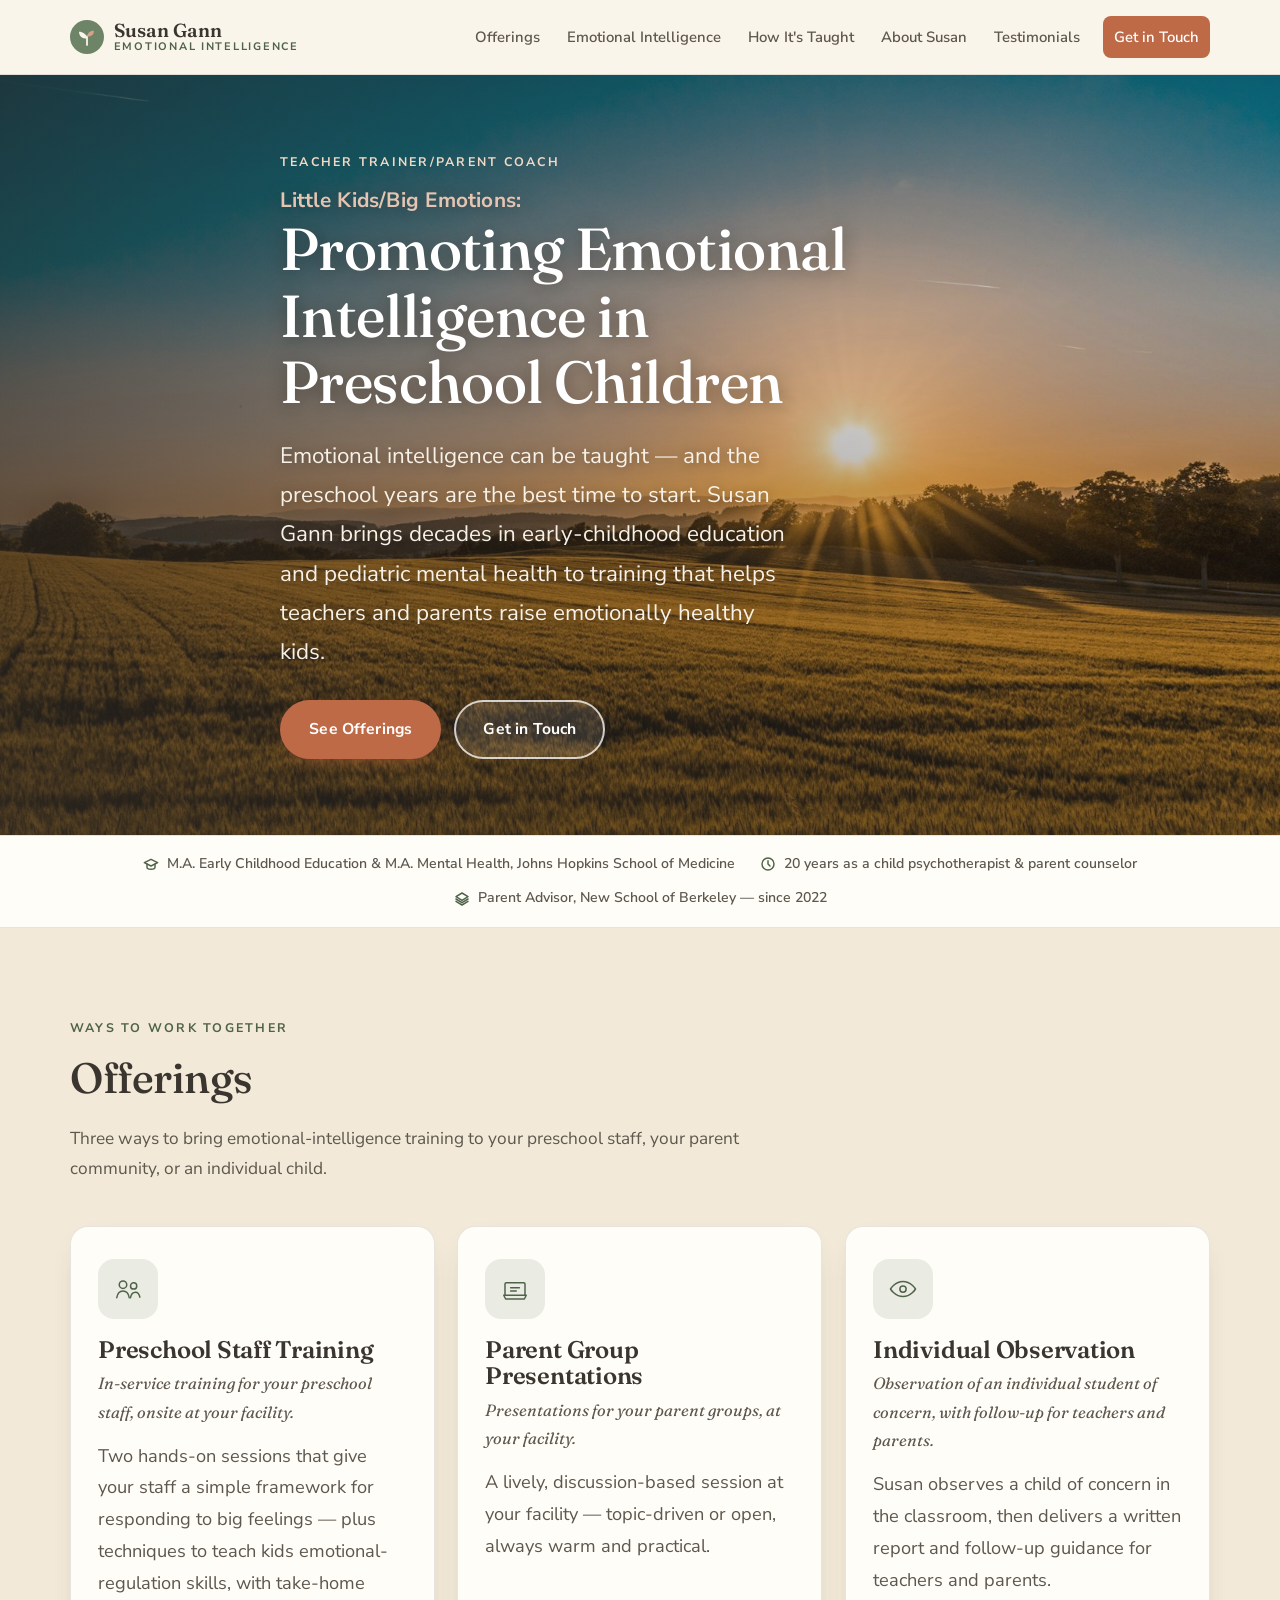
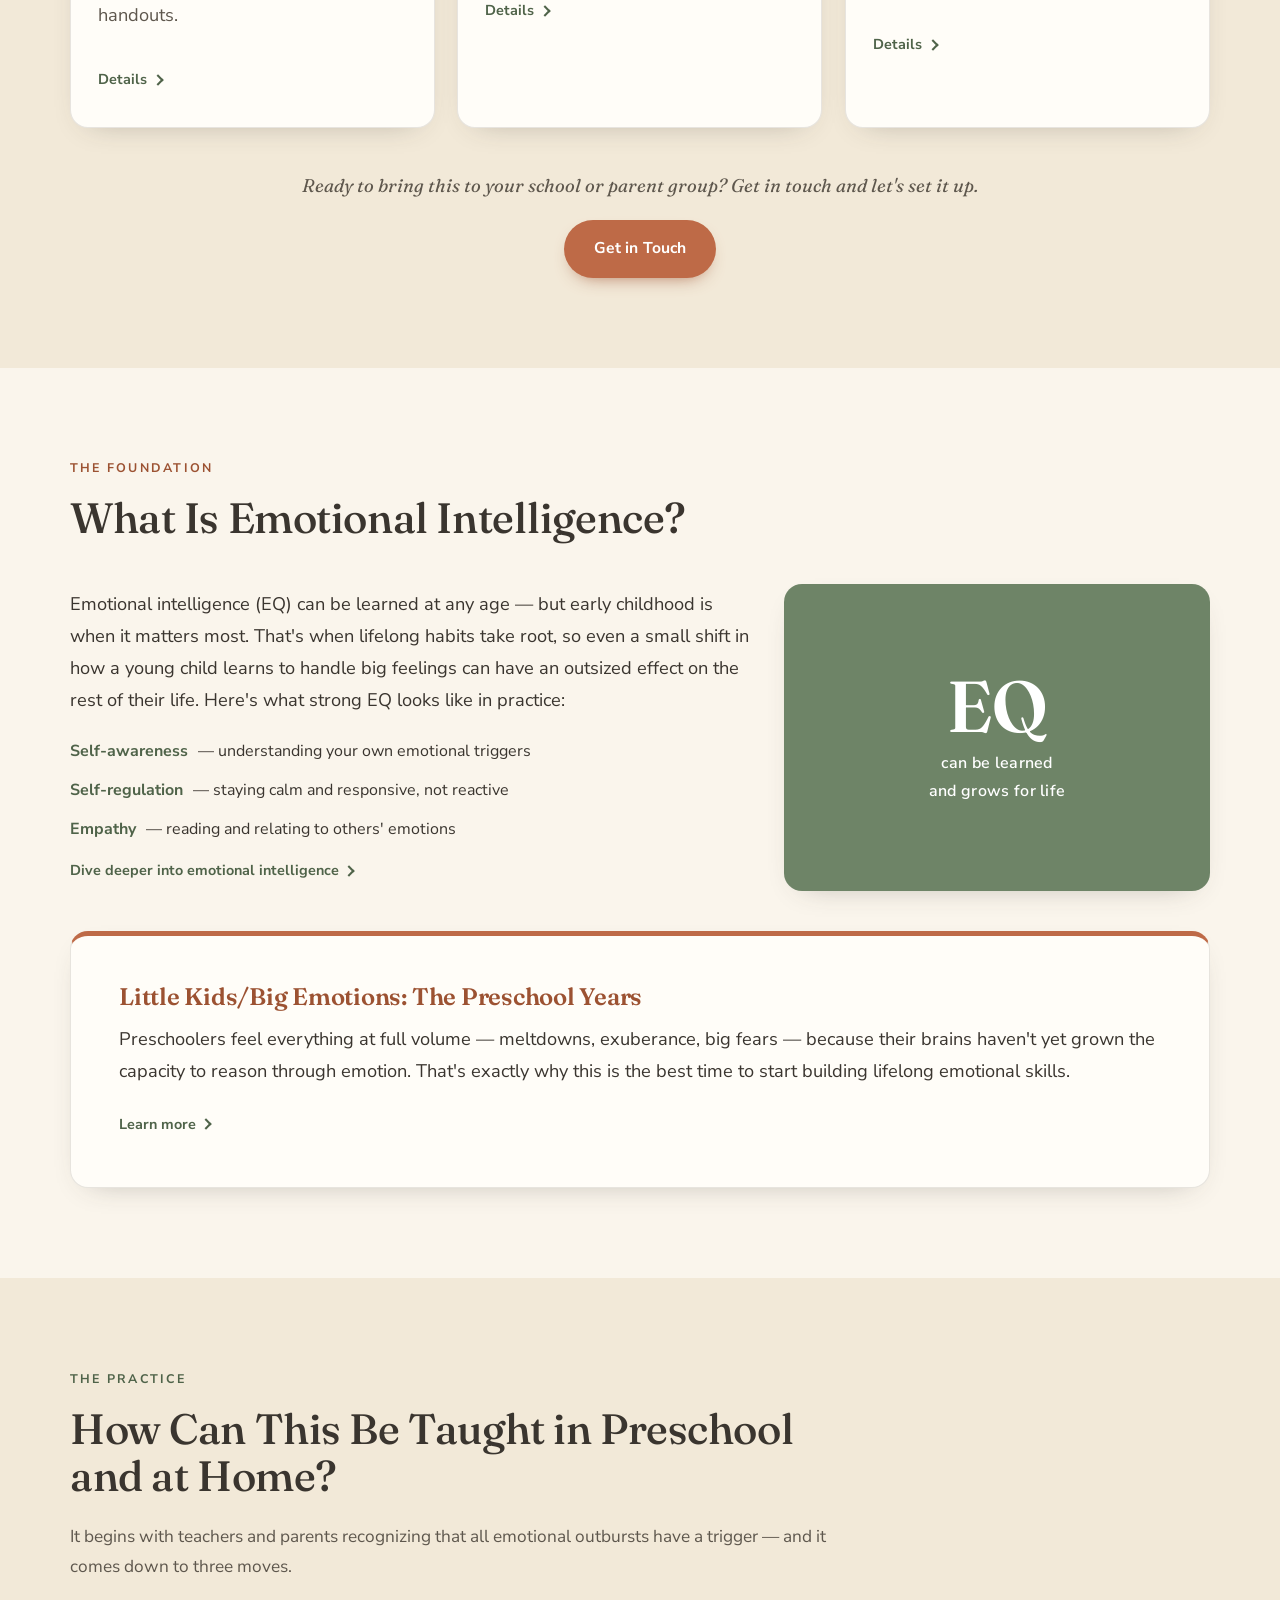
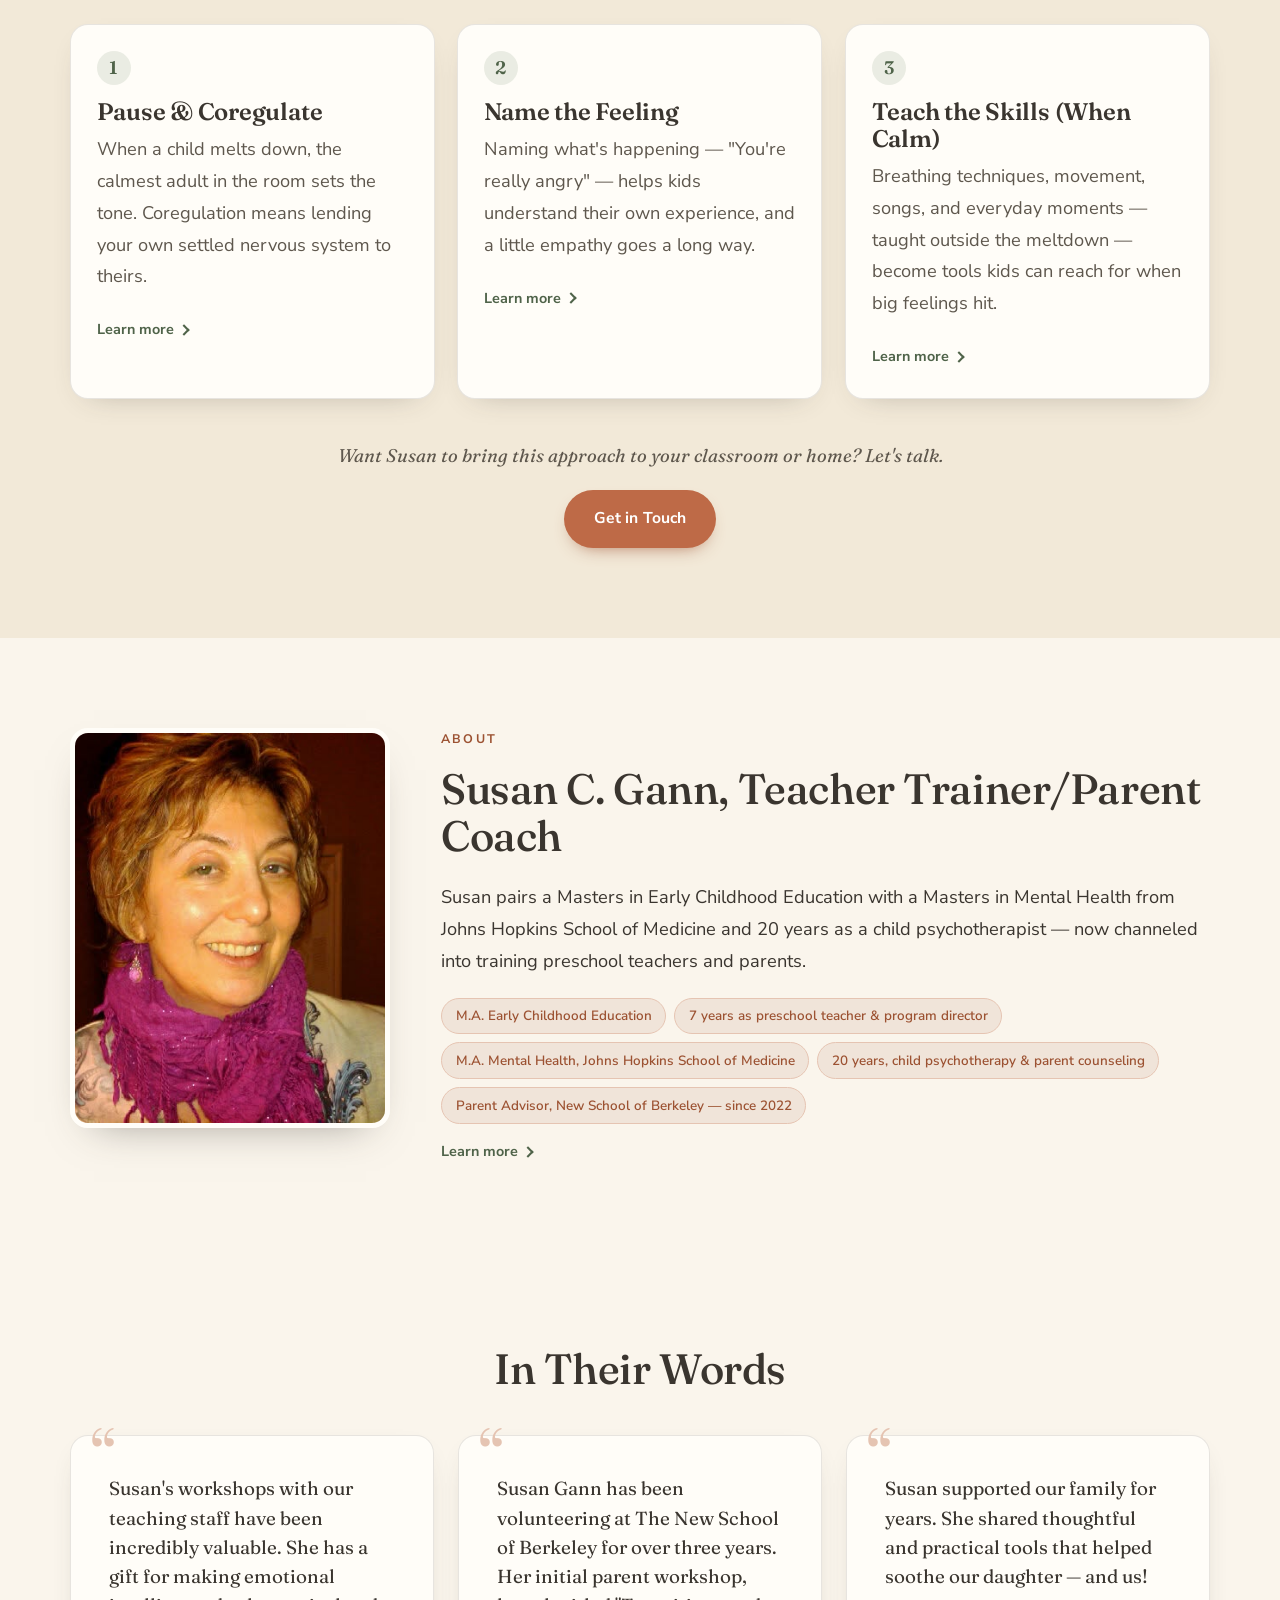
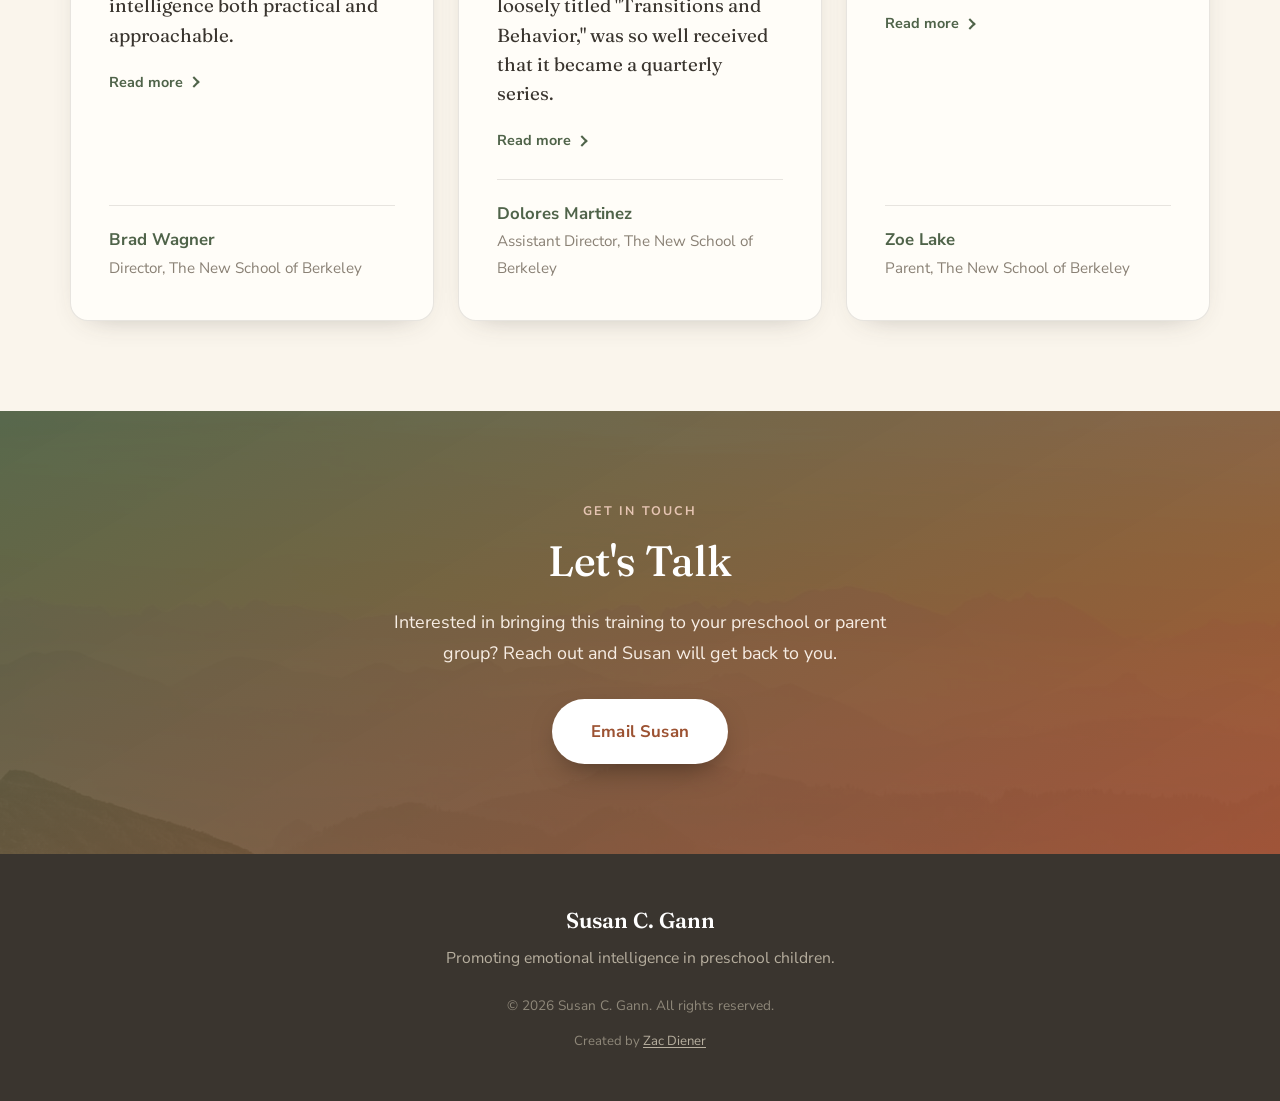
==== commit de83a115: "Change footer credit wording to "Created by" Co-Authored-By: Claude Sonnet 5 <noreply@anthropic.com>" ====
--- a/index.html
+++ b/index.html
@@ -420,7 +420,7 @@
       <p class="footer-brand">Susan C. Gann</p>
       <p class="footer-tag">Promoting emotional intelligence in preschool children.</p>
       <p class="footer-copy">&copy; <span id="year">2026</span> Susan C. Gann. All rights reserved.</p>
-      <p class="footer-credit">Designed by <a href="https://zacrobat.com" target="_blank" rel="noopener">Zac Diener</a></p>
+      <p class="footer-credit">Created by <a href="https://zacrobat.com" target="_blank" rel="noopener">Zac Diener</a></p>
     </div>
   </footer>
 
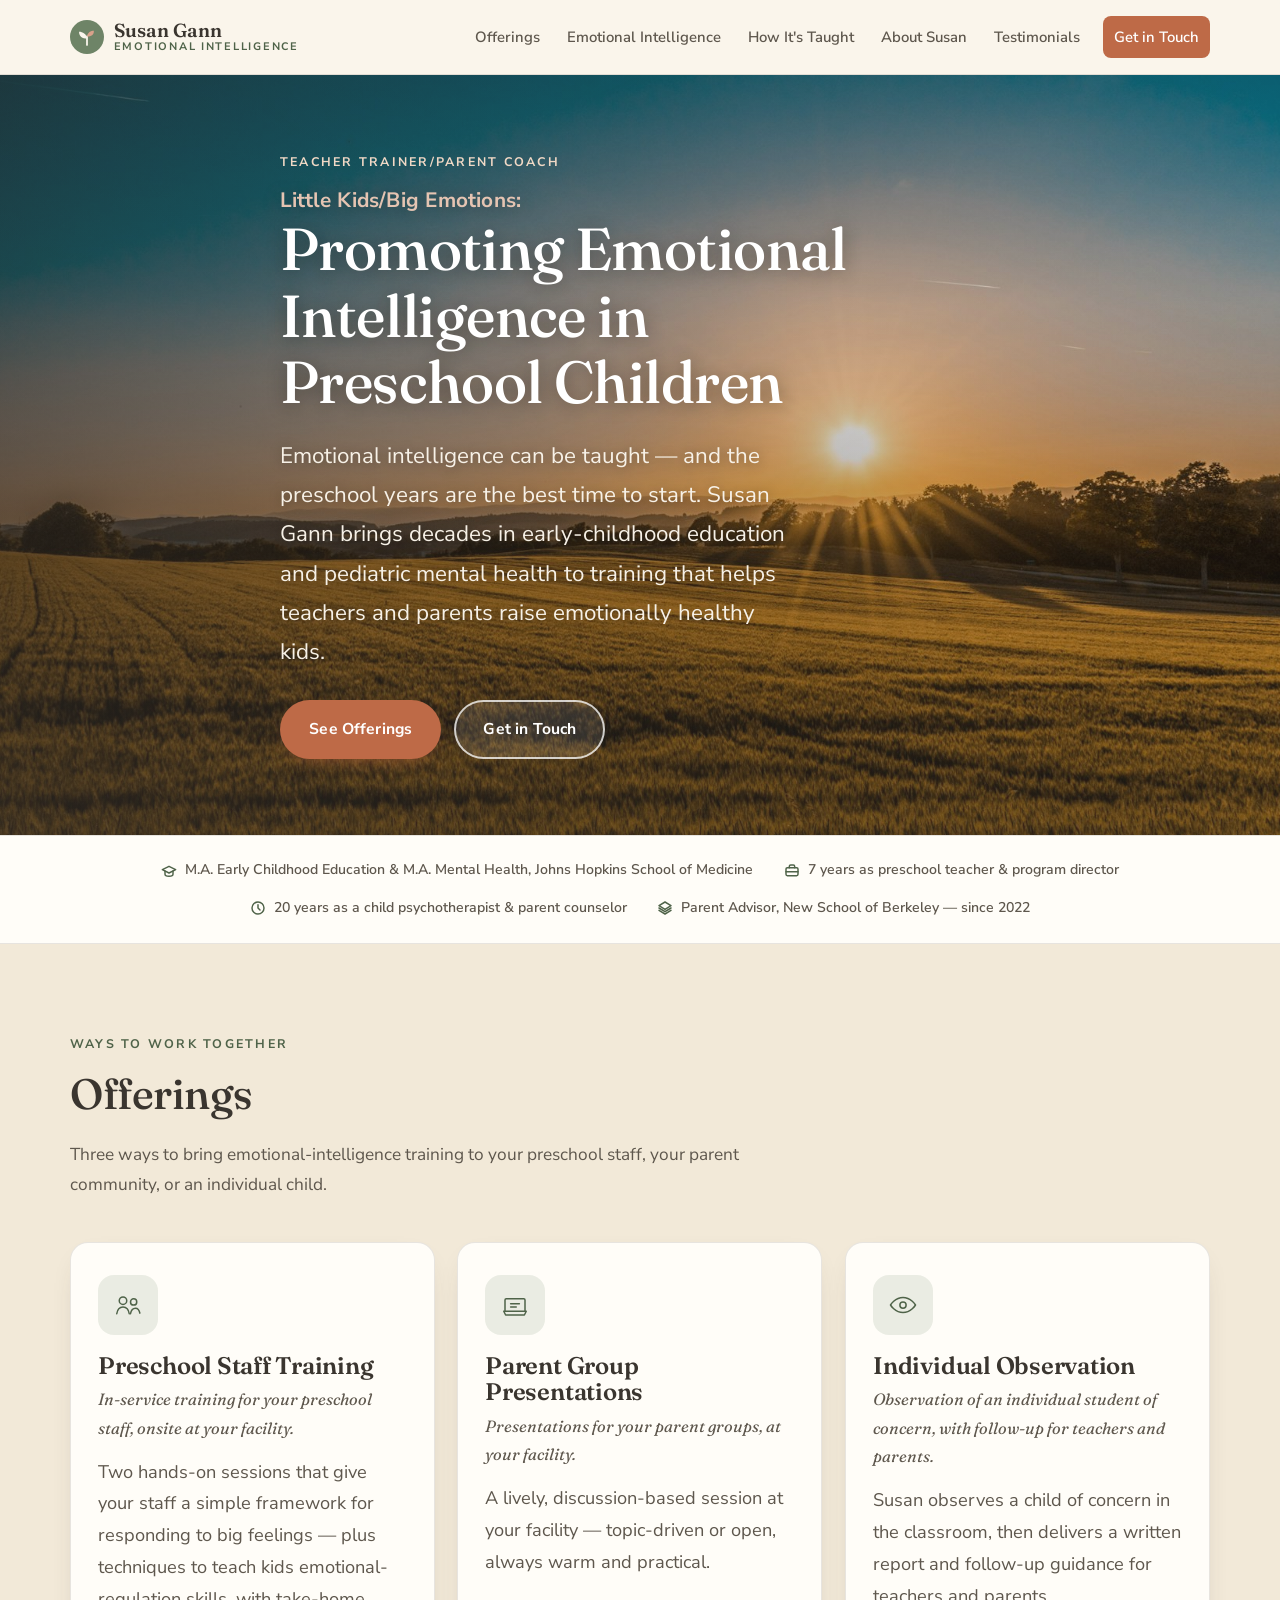
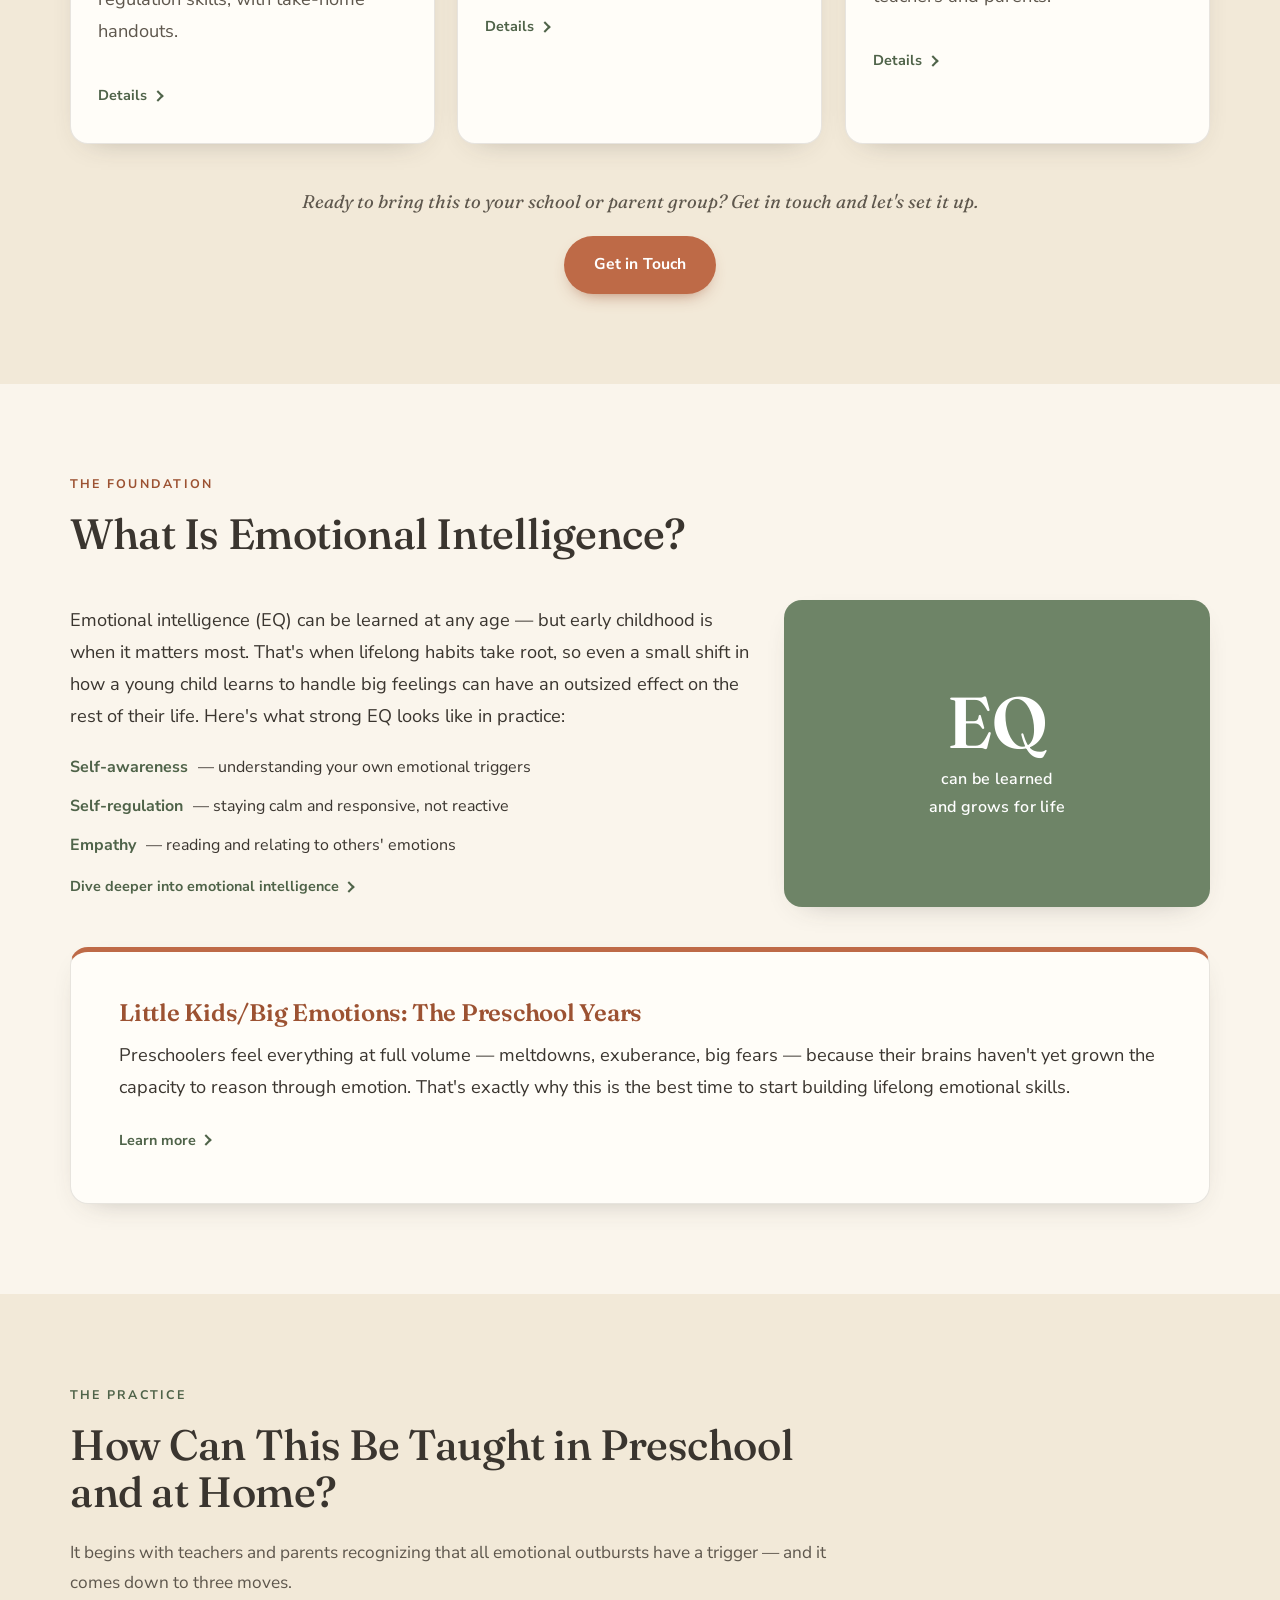
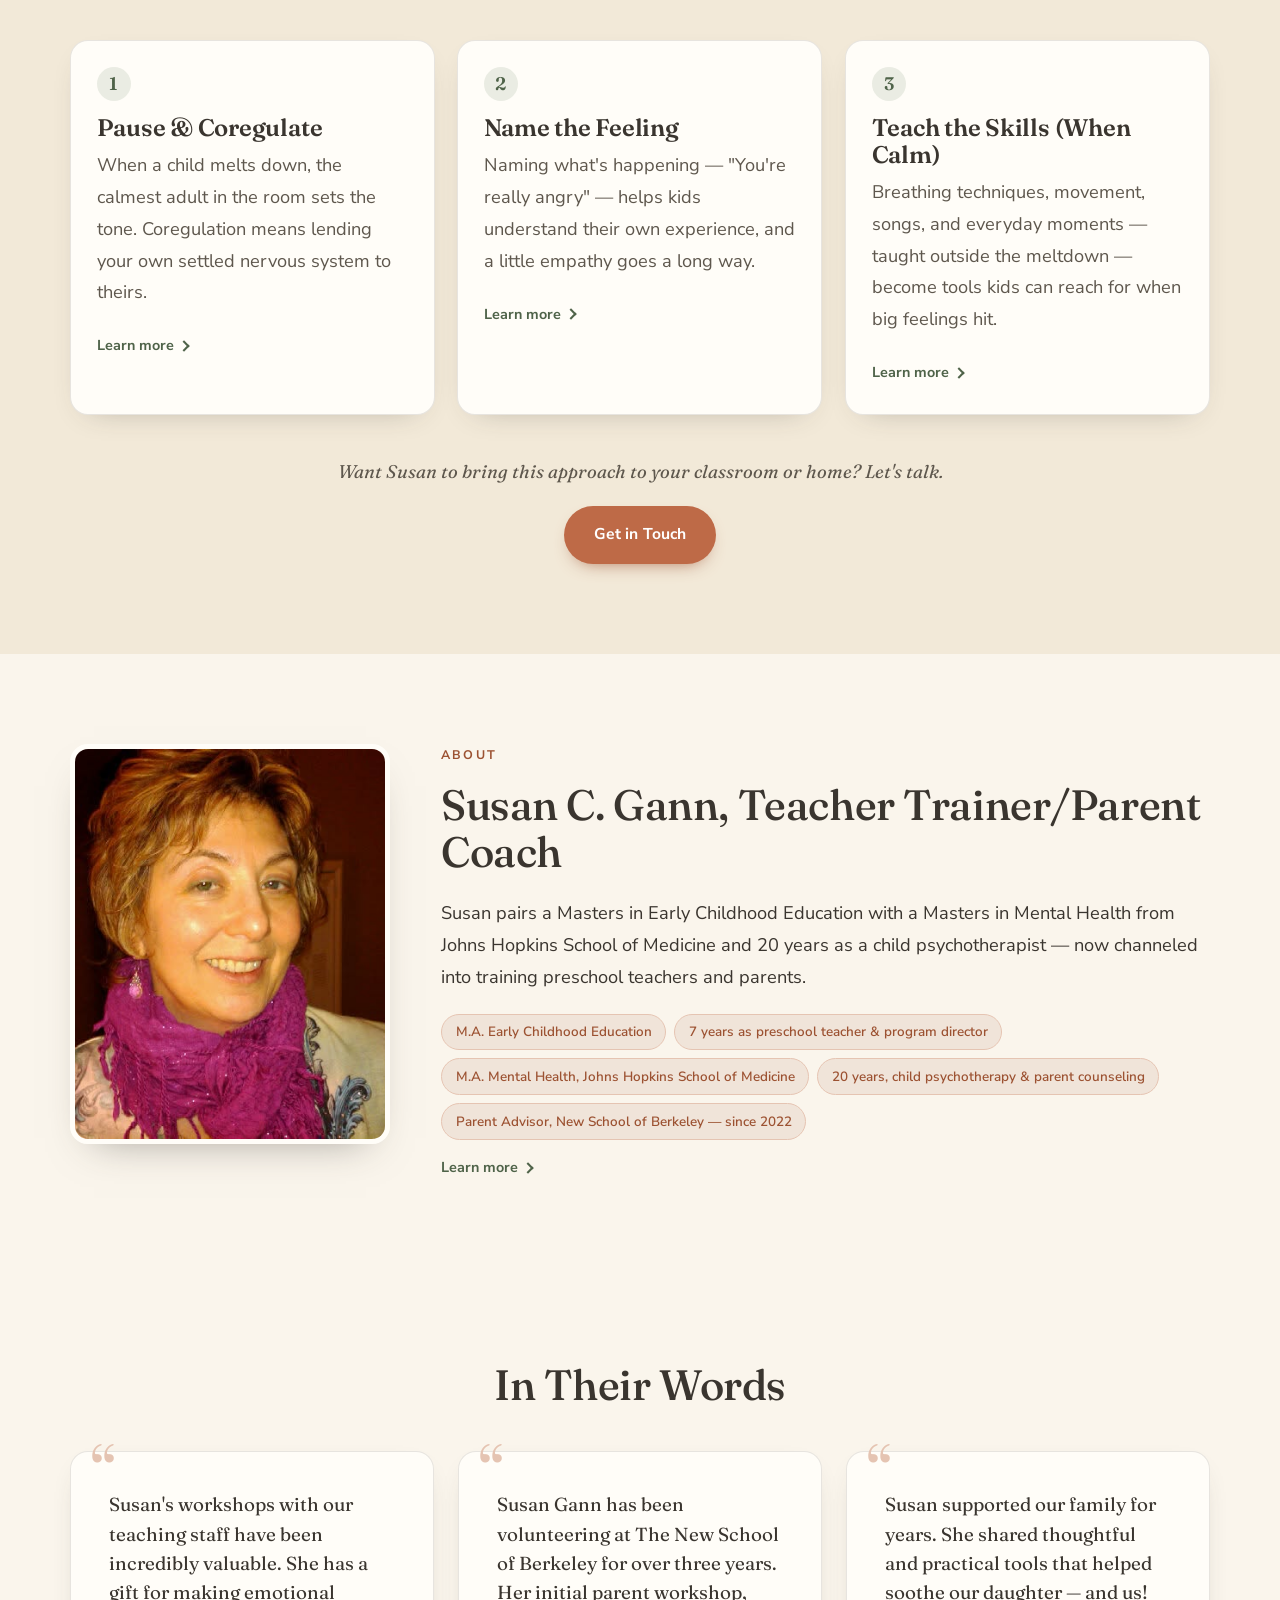
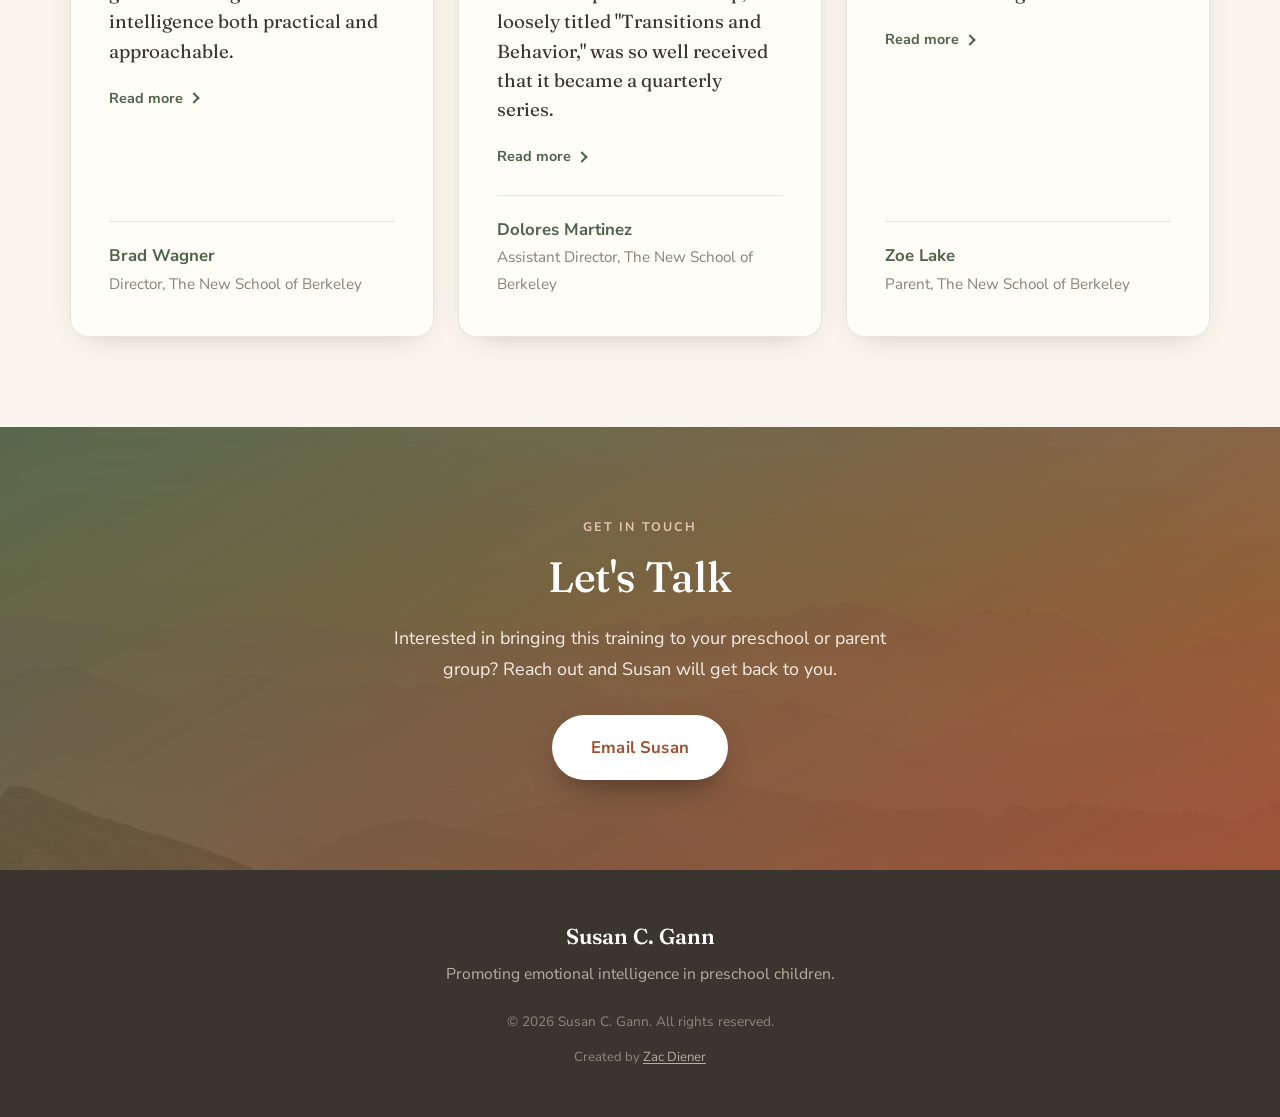
==== commit 8da59795: "Add "7 years as preschool teacher & program director" to trust bar Matches the credential already li" ====
--- a/index.html
+++ b/index.html
@@ -88,6 +88,10 @@
         <span class="trust-item">
           <svg width="16" height="16" viewBox="0 0 24 24" fill="none" stroke="currentColor" stroke-width="2.2" stroke-linecap="round" stroke-linejoin="round" aria-hidden="true"><path d="M22 10 12 5 2 10l10 5 10-5Z"/><path d="M6 12v5c0 1.7 2.7 3 6 3s6-1.3 6-3v-5"/></svg>
           M.A. Early Childhood Education &amp; M.A. Mental Health, Johns Hopkins School of Medicine
+        </span>
+        <span class="trust-item">
+          <svg width="16" height="16" viewBox="0 0 24 24" fill="none" stroke="currentColor" stroke-width="2.2" stroke-linecap="round" stroke-linejoin="round" aria-hidden="true"><rect x="3" y="7" width="18" height="12" rx="2"/><path d="M8 7V5a2 2 0 0 1 2-2h4a2 2 0 0 1 2 2v2"/><path d="M3 13h18"/></svg>
+          7 years as preschool teacher &amp; program director
         </span>
         <span class="trust-item">
           <svg width="16" height="16" viewBox="0 0 24 24" fill="none" stroke="currentColor" stroke-width="2.2" stroke-linecap="round" stroke-linejoin="round" aria-hidden="true"><circle cx="12" cy="12" r="9"/><path d="M12 7v5l3 3"/></svg>
--- a/styles.css
+++ b/styles.css
@@ -394,12 +394,13 @@
 }
 .trust-bar-inner {
   width: min(100% - 2.5rem, var(--wrap)); margin-inline: auto;
-  display: flex; flex-wrap: wrap; justify-content: center; gap: .6rem 1.6rem;
   text-align: center;
 }
 .trust-item {
-  display: flex; align-items: center; gap: .5rem;
+  display: inline-flex; align-items: center; gap: .5rem;
+  margin: .4rem .8rem;
   font-family: var(--sans); font-weight: 600; font-size: .88rem; color: var(--ink-soft);
+  vertical-align: middle;
 }
 .trust-item svg { flex: 0 0 auto; color: var(--sage-dark); }
 
